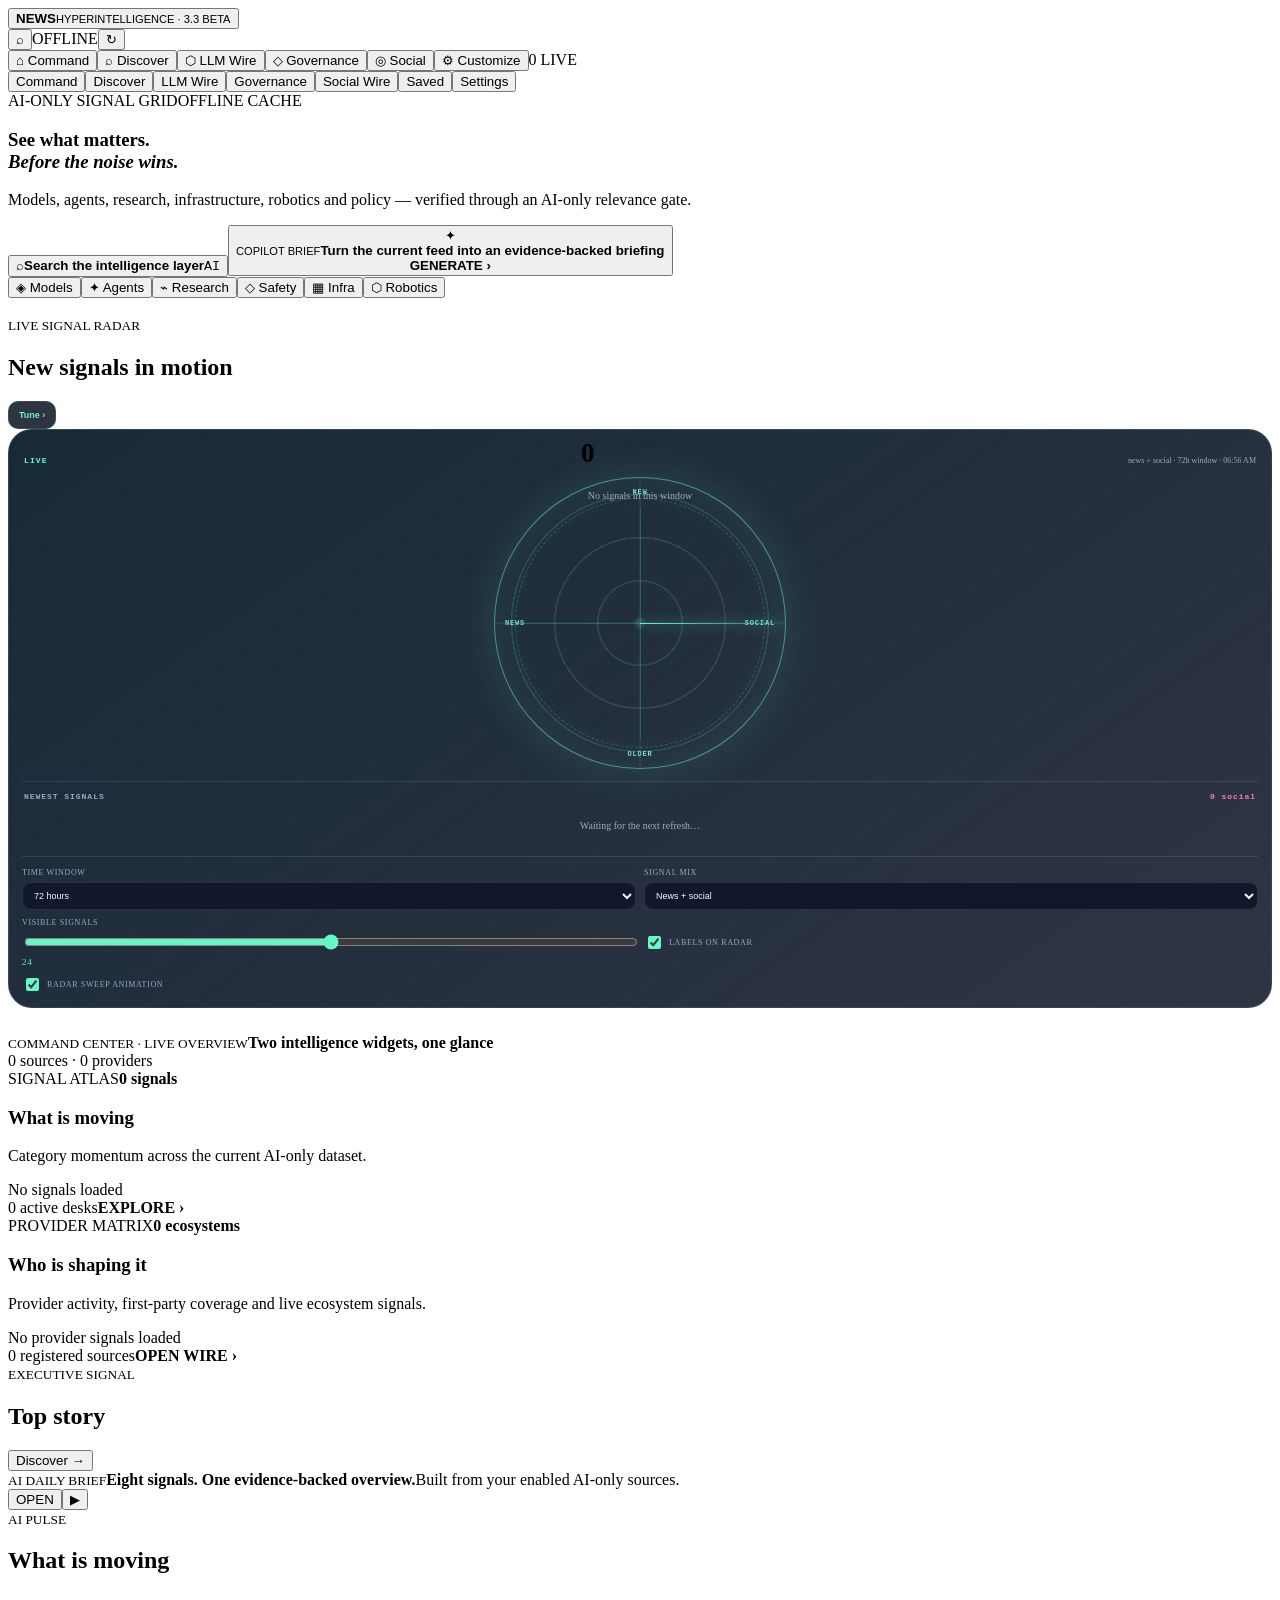
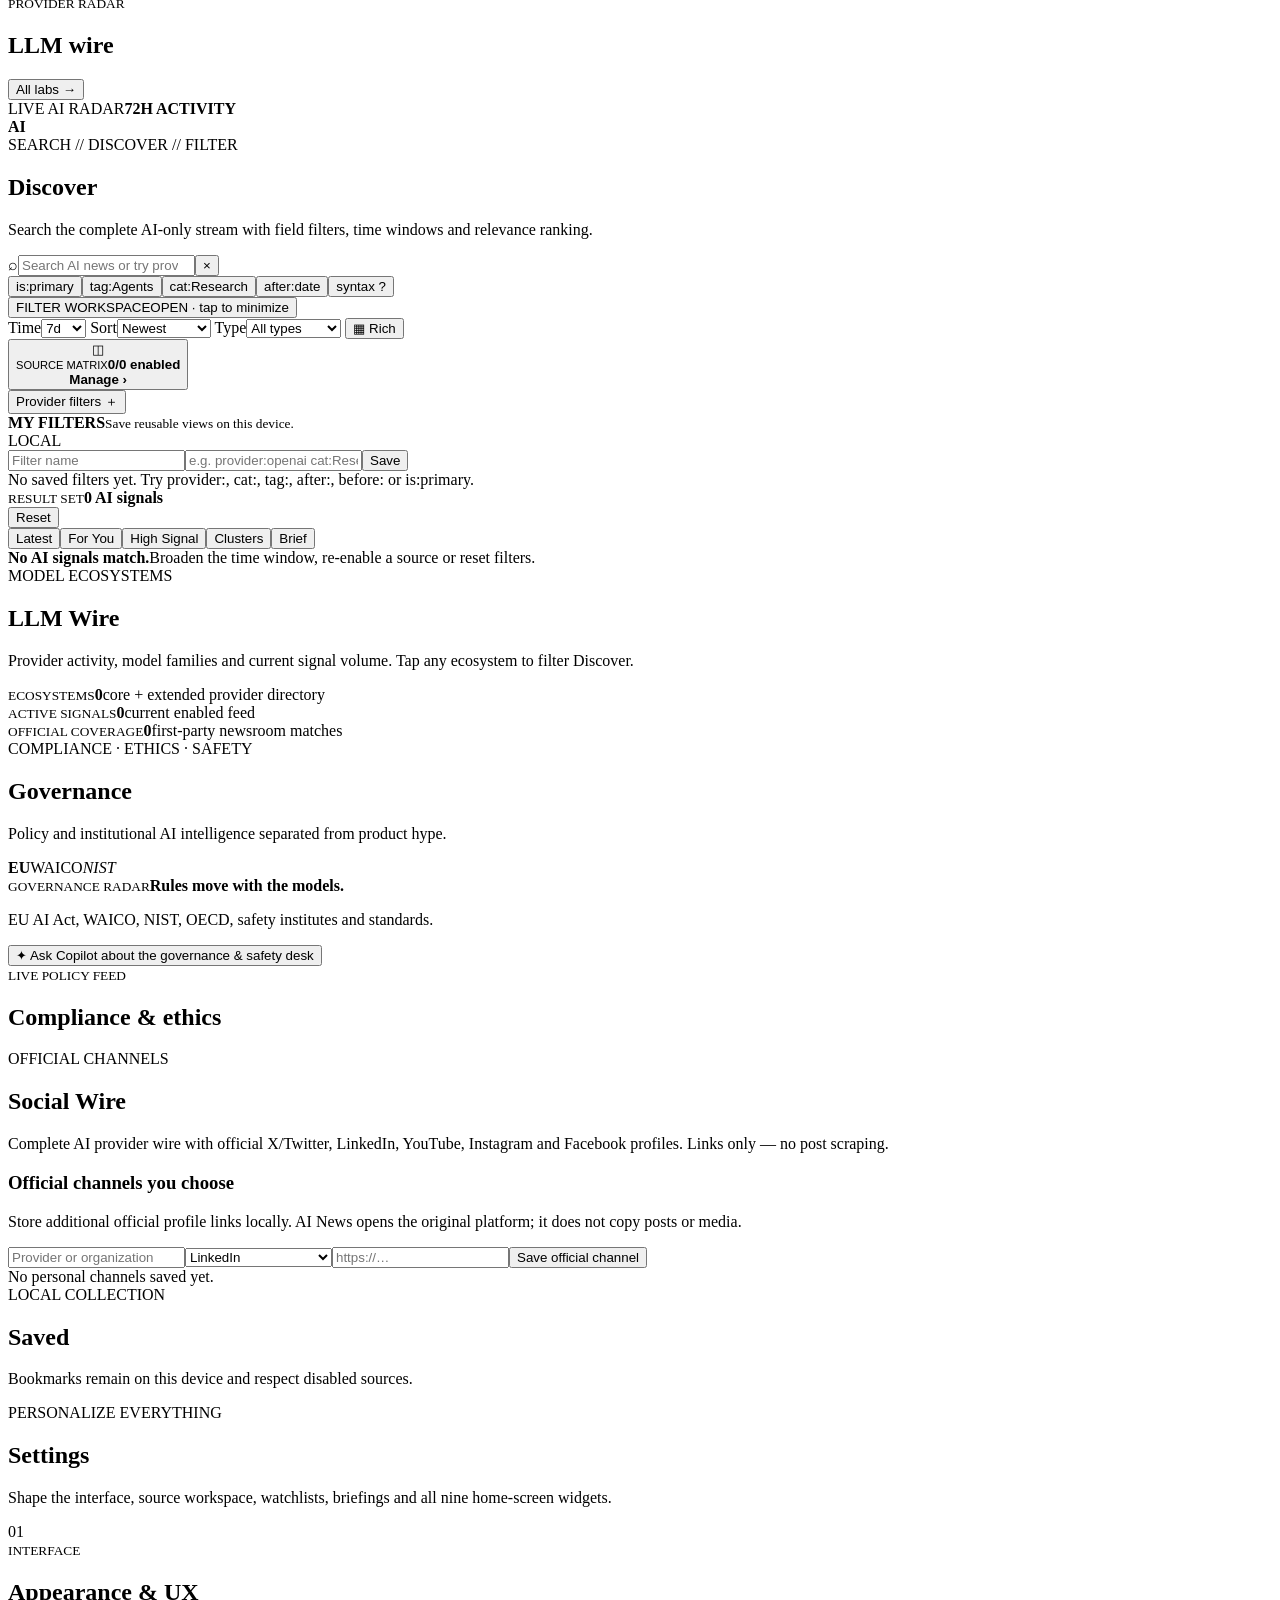
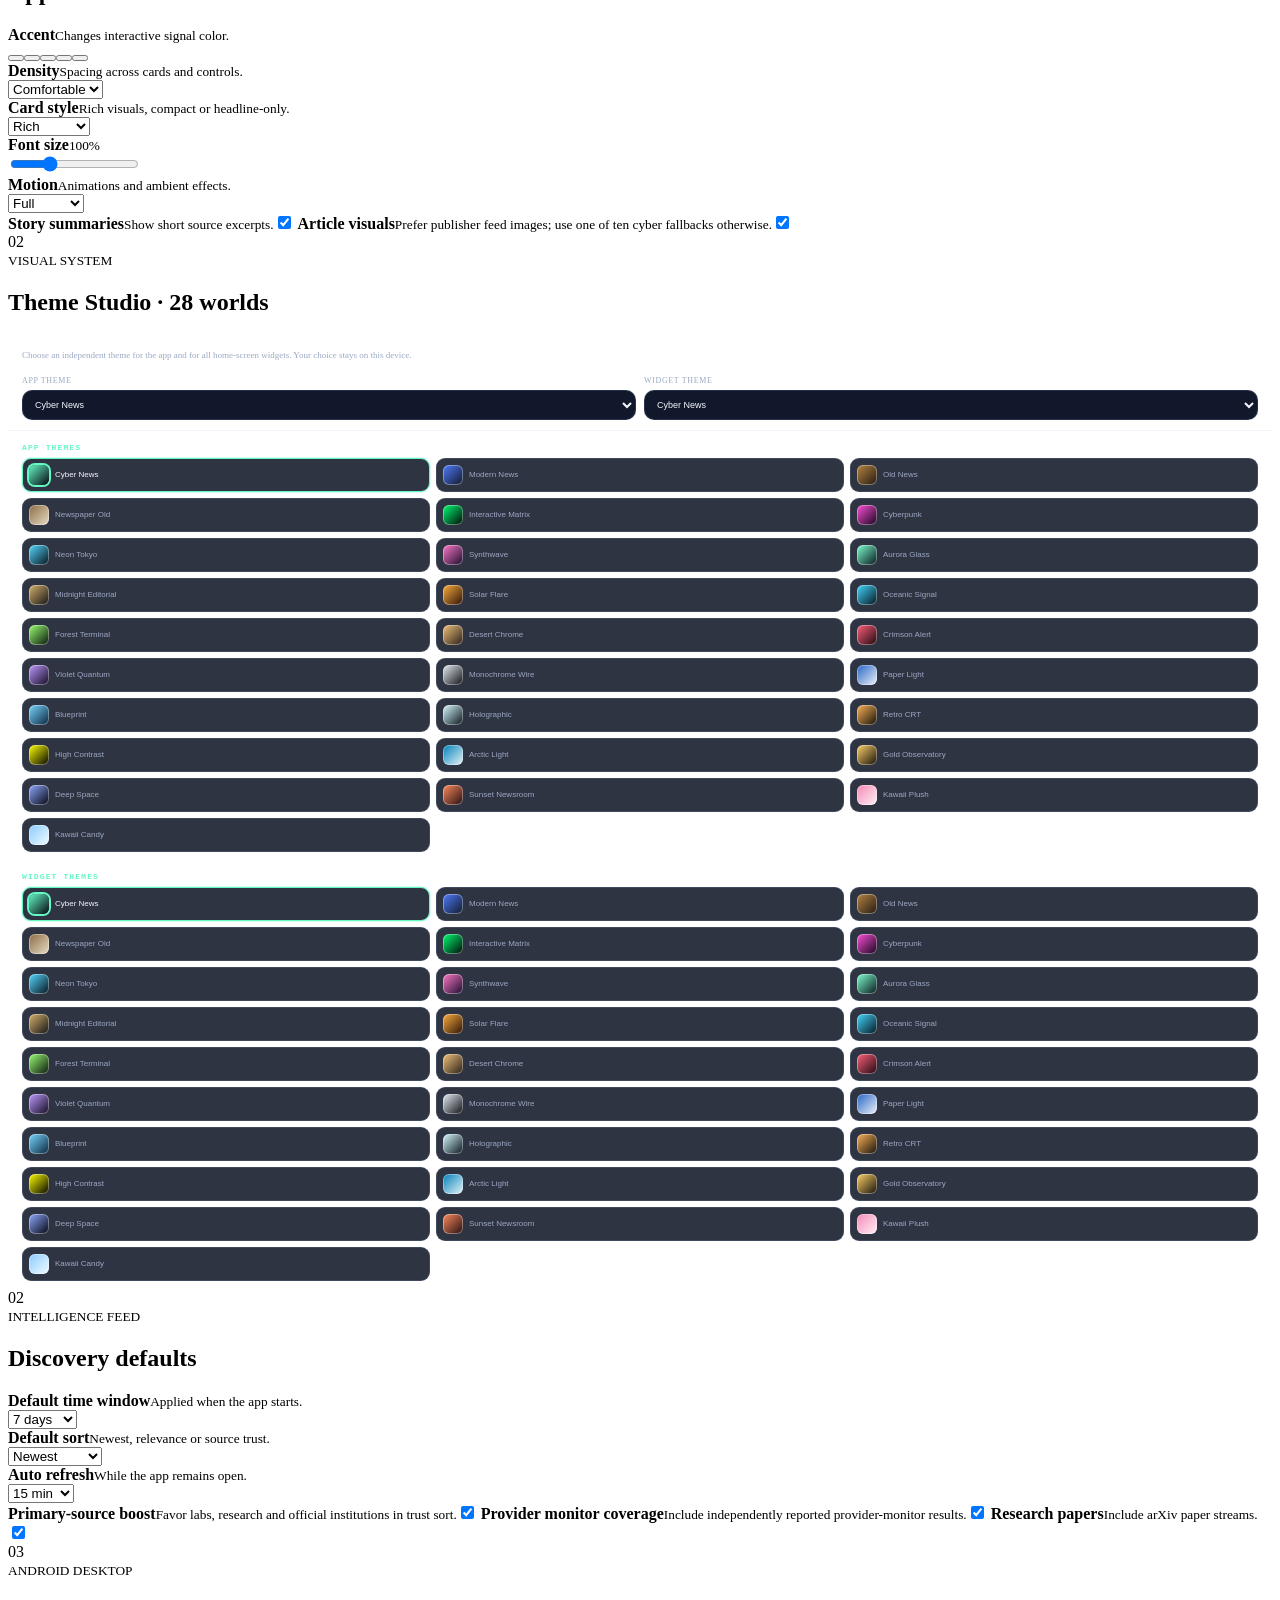
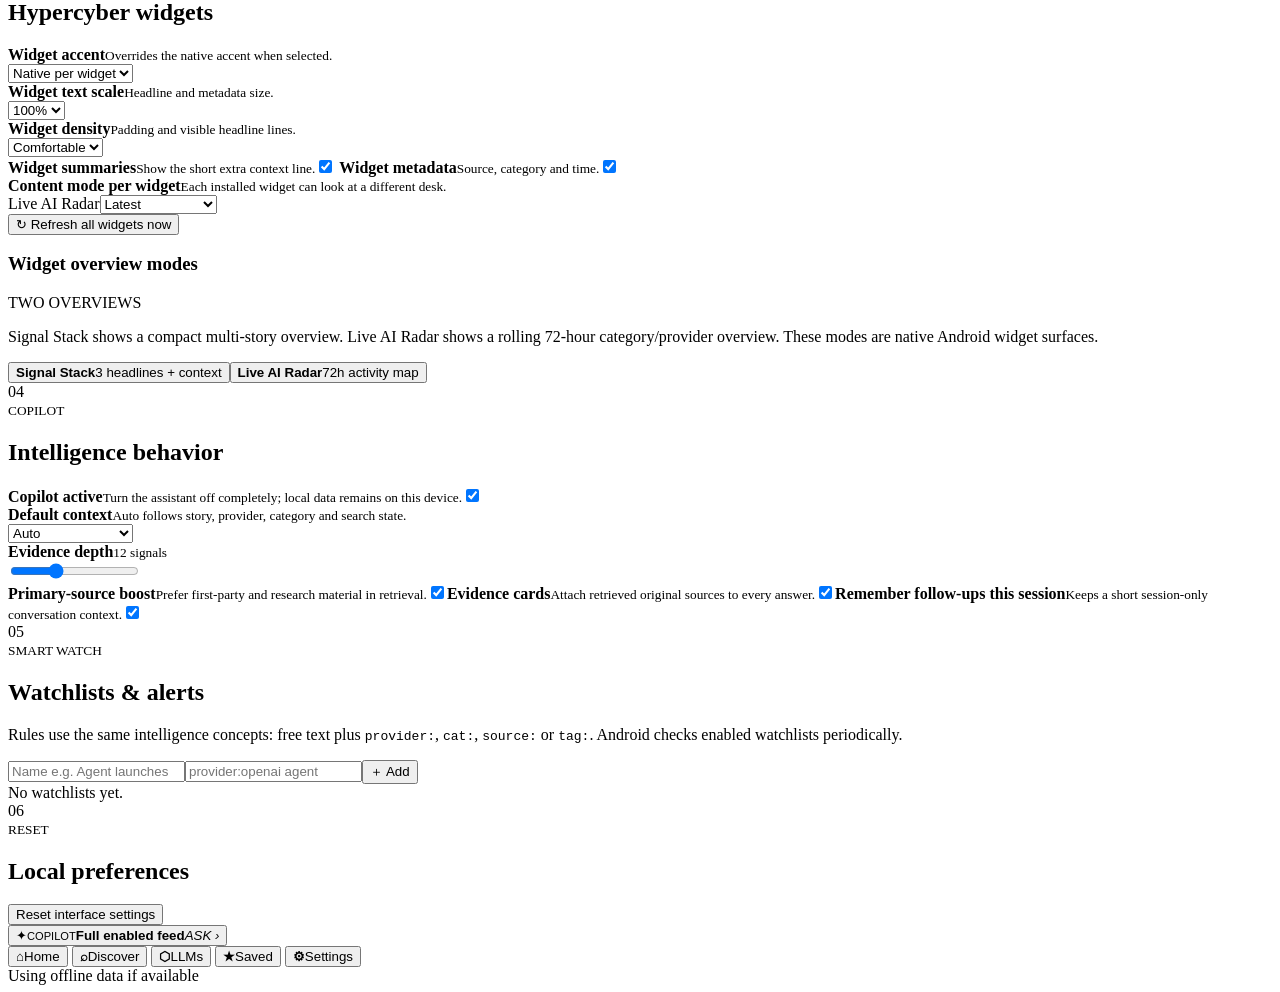
==== android/app/src/main/assets/index.html @ 7f79aac5 "feat: ship social wire, local copilot and theme studio" ====
<!doctype html>
<html lang="en">
<head>
  <meta charset="utf-8">
  <meta name="viewport" content="width=device-width,initial-scale=1,viewport-fit=cover,user-scalable=no">
  <meta name="theme-color" content="#050711">
  <title>AI News 3.5 · UX Command Center</title
  <link rel="stylesheet" href="app.css">
  <link rel="stylesheet" href="theme-radar.css">
  <link rel="stylesheet" href="source.css">
  <link rel="stylesheet" href="media.css">
</head>
<body data-theme="cyber" data-density="comfortable" data-cards="rich" data-motion="full">
  <div class="fx-grid"></div><div class="fx-orb fx-a"></div><div class="fx-orb fx-b"></div>

  <header class="appbar">
    <button class="brand" data-page="0" aria-label="AI News home"><span class="brandmark">AI</span><span><strong>NEWS</strong><small>HYPERINTELLIGENCE</small></span></button>
    <div class="app-actions"><button id="globalSearchBtn" class="round-btn" aria-label="Search">⌕</button><span id="livePill" class="live-pill"><i></i> LIVE</span><button id="refreshBtn" class="round-btn" aria-label="Refresh">↻</button></div>
  </header>

  <nav id="swipeTabs" class="swipe-tabs" aria-label="Sections">
    <button data-page="0" class="active">Home</button><button data-page="1">Discover</button><button data-page="2">LLMs</button><button data-page="3">Governance</button><button data-page="4">Social</button><button data-page="5">Saved</button><button data-page="6">Settings</button>
  </nav>

  <main id="pages" class="pages">
    <section class="page home-page" data-index="0"><div class="page-inner">
      <article class="command-hero">
        <div class="hero-top"><span class="eyebrow"><i></i> AI-ONLY SIGNAL GRID</span><span id="heroSync" class="sync-chip">SYNCING</span></div>
        <h1>See what matters.<br><em>Before the noise wins.</em></h1>
        <p>Models, agents, research, infrastructure, robotics and policy — verified through an AI-only relevance gate.</p>
        <button class="command-search" data-page="1"><span>⌕</span><b>Search the intelligence layer</b><kbd>AI</kbd></button>
        <div class="topic-launcher">
          <button data-quick="Frontier Models">◈ Models</button><button data-quick="Products & Agents">✦ Agents</button><button data-quick="Research">⌁ Research</button><button data-quick="Safety & Security">◇ Safety</button><button data-quick="Infrastructure">▦ Infra</button><button data-quick="Robotics & Embodied AI">⬡ Robotics</button>
        </div>
      </article>
      <div id="metrics" class="metrics"></div>
      <div class="section-title"><div><small>EXECUTIVE SIGNAL</small><h2>Top story</h2></div><button data-page="1">Discover →</button></div>
      <div id="featured"></div>
      <div class="section-title"><div><small>AI PULSE</small><h2>What is moving</h2></div></div>
      <div id="briefing" class="briefing-grid"></div>
      <div class="section-title"><div><small>PROVIDER RADAR</small><h2>LLM wire</h2></div><button data-page="2">All labs →</button></div>
      <div id="homeProviders" class="provider-strip"></div>
    </div></section>

    <section class="page" data-index="1"><div class="page-inner discover-inner">
      <div class="page-heading"><span class="eyebrow">SEARCH // DISCOVER // FILTER</span><h1>Discover</h1><p>Search the complete AI-only stream with field filters, time windows and relevance ranking.</p></div>
      <div class="search-shell">
        <div class="search"><span>⌕</span><input id="searchInput" type="search" autocomplete="off" placeholder='Search AI news or try provider:openai "reasoning model"'><button id="clearSearch" aria-label="Clear search">×</button></div>
        <div id="searchHints" class="search-hints"><button data-query="is:primary">is:primary</button><button data-query="tag:Agents">tag:Agents</button><button data-query="cat:Research">cat:Research</button><button data-query="after:2026-09-01">after:date</button><button id="syntaxBtn">syntax ?</button></div>
      </div>
      <div class="control-ribbon">
        <label>Time<select id="timeFilter"><option value="all">All</option><option value="24h">24h</option><option value="3d">3d</option><option value="7d" selected>7d</option><option value="30d">30d</option></select></label>
        <label>Sort<select id="sortFilter"><option value="newest">Newest</option><option value="relevance">Relevance</option><option value="trust">Primary first</option><option value="source">Source</option></select></label>
        <label>Type<select id="provenanceFilter"><option value="all">All types</option><option value="primary">Primary</option><option value="official">Official</option><option value="research">Research</option><option value="journalism">Journalism</option><option value="governance">Governance</option></select></label>
        <button id="viewBtn" class="ribbon-btn">▦ Rich</button>
      </div>
      <button id="sourceBtn" class="source-manager-btn"><span>◫</span><div><small>SOURCE MATRIX</small><strong id="sourceBtnLabel">All sources enabled</strong></div><b>Manage ›</b></button>
      <div id="activeFilters" class="active-filters"></div>
      <div id="categoryChips" class="chip-row"></div>
      <div class="provider-filter-wrap"><button id="providerToggle" class="filter-caption">Provider filters <span>＋</span></button><div id="providerChips" class="chip-row provider-chips collapsed"></div></div>
      <div class="result-head"><div><small>RESULT SET</small><strong id="resultCount">0 AI signals</strong></div><button id="resetFilters">Reset</button></div>
      <div id="newsList" class="news-list"></div>
    </div></section>

    <section class="page" data-index="2"><div class="page-inner">
      <div class="page-heading"><span class="eyebrow">MODEL ECOSYSTEMS</span><h1>LLM Wire</h1><p>Provider activity, model families and current signal volume. Tap any ecosystem to filter Discover.</p></div>
      <div id="providerGrid" class="provider-grid"></div>
    </div></section>

    <section class="page" data-index="3"><div class="page-inner">
      <div class="page-heading"><span class="eyebrow">COMPLIANCE · ETHICS · SAFETY</span><h1>Governance</h1><p>Policy and institutional AI intelligence separated from product hype.</p></div>
      <div class="gov-hero"><div class="radar"><i></i><b>EU</b><span>WAICO</span><em>NIST</em></div><div><small>GOVERNANCE RADAR</small><strong>Rules move with the models.</strong><p>EU AI Act, WAICO, NIST, OECD, safety institutes and standards.</p></div></div>
      <div id="govLinks" class="gov-links"></div>
      <div class="section-title"><div><small>LIVE POLICY FEED</small><h2>Compliance & ethics</h2></div></div>
      <div id="govNews" class="news-list"></div>
    </div></section>

    <section class="page" data-index="4"><div class="page-inner">
      <div class="page-heading"><span class="eyebrow">OFFICIAL CHANNELS</span><h1>Social Wire</h1><p>Complete AI provider wire with official X/Twitter, LinkedIn, YouTube, Instagram and Facebook profiles. Links only — no post scraping.</p></div>
      <div id="socialList" class="social-list"></div>
    </div></section>

    <section class="page" data-index="5"><div class="page-inner">
      <div class="page-heading"><span class="eyebrow">LOCAL COLLECTION</span><h1>Saved</h1><p>Bookmarks remain on this device and respect disabled sources.</p></div>
      <div id="savedList" class="news-list"></div>
    </div></section>

    <section class="page" data-index="6"><div class="page-inner settings-page">
      <div class="page-heading"><span class="eyebrow">PERSONALIZE EVERYTHING</span><h1>Settings</h1><p>Shape the interface, source workspace, watchlists, briefings and all nine home-screen widgets.</p></div>

      <section class="settings-card"><header><span>01</span><div><small>INTERFACE</small><h2>Appearance & UX</h2></div></header>
        <div class="setting-row"><div><strong>Theme</strong><small>Cyber, pure OLED black or light.</small></div><select id="themePref" data-pref="theme"><option value="cyber">Hypercyber</option><option value="black">OLED Black</option><option value="light">Light</option><option value="system">System</option></select></div>
        <div class="setting-row column"><div><strong>Accent</strong><small>Changes interactive signal color.</small></div><div id="accentPicker" class="accent-picker"><button data-accent="mint" aria-label="Mint"></button><button data-accent="cyan" aria-label="Cyan"></button><button data-accent="violet" aria-label="Violet"></button><button data-accent="magenta" aria-label="Magenta"></button><button data-accent="amber" aria-label="Amber"></button></div></div>
        <div class="setting-row"><div><strong>Density</strong><small>Spacing across cards and controls.</small></div><select id="densityPref" data-pref="density"><option value="compact">Compact</option><option value="comfortable">Comfortable</option><option value="roomy">Roomy</option></select></div>
        <div class="setting-row"><div><strong>Card style</strong><small>Rich visuals, compact or headline-only.</small></div><select id="cardModePref" data-pref="cardMode"><option value="rich">Rich</option><option value="compact">Compact</option><option value="headline">Headlines</option></select></div>
        <div class="setting-row"><div><strong>Font size</strong><small id="fontScaleLabel">100%</small></div><input id="fontScalePref" data-pref="fontScale" type="range" min="90" max="125" step="5" value="100"></div>
        <div class="setting-row"><div><strong>Motion</strong><small>Animations and ambient effects.</small></div><select id="motionPref" data-pref="motion"><option value="full">Full</option><option value="reduced">Reduced</option><option value="off">Off</option></select></div>
        <label class="switch-row"><span><strong>Story summaries</strong><small>Show short source excerpts.</small></span><input id="showSummaryPref" data-pref="showSummary" type="checkbox" checked><i></i></label>
        <label class="switch-row"><span><strong>Article visuals</strong><small>Prefer publisher feed images; use one of ten cyber fallbacks otherwise.</small></span><input id="showVisualPref" data-pref="showVisual" type="checkbox" checked><i></i></label>
      </section>

      <section class="settings-card"><header><span>02</span><div><small>INTELLIGENCE FEED</small><h2>Discovery defaults</h2></div></header>
        <div class="setting-row"><div><strong>Default time window</strong><small>Applied when the app starts.</small></div><select id="defaultTimePref" data-pref="defaultTime"><option value="24h">24h</option><option value="3d">3 days</option><option value="7d">7 days</option><option value="30d">30 days</option><option value="all">All</option></select></div>
        <div class="setting-row"><div><strong>Default sort</strong><small>Newest, relevance or source trust.</small></div><select id="defaultSortPref" data-pref="defaultSort"><option value="newest">Newest</option><option value="relevance">Relevance</option><option value="trust">Primary first</option></select></div>
        <div class="setting-row"><div><strong>Auto refresh</strong><small>While the app remains open.</small></div><select id="autoRefreshPref" data-pref="autoRefresh"><option value="0">Manual</option><option value="5">5 min</option><option value="15">15 min</option><option value="30">30 min</option><option value="60">60 min</option></select></div>
        <label class="switch-row"><span><strong>Primary-source boost</strong><small>Favor labs, research and official institutions in trust sort.</small></span><input id="primaryBoostPref" data-pref="primaryBoost" type="checkbox" checked><i></i></label>
        <label class="switch-row"><span><strong>Provider monitor coverage</strong><small>Include independently reported provider-monitor results.</small></span><input id="includeMonitorsPref" data-pref="includeMonitors" type="checkbox" checked><i></i></label>
        <label class="switch-row"><span><strong>Research papers</strong><small>Include arXiv paper streams.</small></span><input id="includePapersPref" data-pref="includePapers" type="checkbox" checked><i></i></label>
      </section>

      <section class="settings-card"><header><span>03</span><div><small>ANDROID DESKTOP</small><h2>Hypercyber widgets</h2></div></header>
        <div class="setting-row"><div><strong>Widget accent</strong><small>Overrides the native accent when selected.</small></div><select id="widgetAccent"><option value="native">Native per widget</option><option value="mint">Mint</option><option value="cyan">Cyan</option><option value="violet">Violet</option><option value="magenta">Magenta</option><option value="amber">Amber</option></select></div>
        <div class="setting-row"><div><strong>Widget text scale</strong><small>Headline and metadata size.</small></div><select id="widgetTextScale"><option value="0.9">90%</option><option value="1">100%</option><option value="1.1">110%</option><option value="1.2">120%</option></select></div>
        <div class="setting-row"><div><strong>Widget density</strong><small>Padding and visible headline lines.</small></div><select id="widgetDensity"><option value="compact">Compact</option><option value="comfortable">Comfortable</option><option value="roomy">Roomy</option></select></div>
        <label class="switch-row"><span><strong>Widget summaries</strong><small>Show the short extra context line.</small></span><input id="widgetSummary" type="checkbox" checked><i></i></label>
        <label class="switch-row"><span><strong>Widget metadata</strong><small>Source, category and time.</small></span><input id="widgetMeta" type="checkbox" checked><i></i></label>
        <div class="widget-mode-title"><strong>Content mode per widget</strong><small>Each installed widget can look at a different desk.</small></div>
        <div id="widgetModes" class="widget-mode-list"></div>
        <button id="refreshWidgetsBtn" class="settings-action">↻ Refresh all widgets now</button>
      </section>

      <section class="settings-card danger-lite"><header><span>04</span><div><small>RESET</small><h2>Local preferences</h2></div></header><button id="resetSettingsBtn" class="settings-action secondary">Reset interface settings</button></section>
    </div></section>
  </main>

  <button id="copilotFab" class="copilot-fab"><span>✦</span> Copilot</button>

  <nav class="bottom-nav" aria-label="Bottom navigation">
    <button data-page="0" class="active"><b>⌂</b><span>Home</span></button>
    <button data-page="1"><b>⌕</b><span>Discover</span></button>
    <button data-page="2"><b>⬡</b><span>LLMs</span></button>
    <button data-page="5"><b>★</b><span>Saved</span></button>
    <button data-page="6"><b>⚙</b><span>Settings</span></button>
  </nav>

  <div id="sourceSheet" class="source-sheet" aria-hidden="true"><div class="source-backdrop" data-close-sources></div><section class="source-panel"><div class="source-handle"></div><header><div><small>FEED CONTROL</small><h2>◫ Source Matrix</h2></div><button data-close-sources>×</button></header><p>Disable any publisher, lab or institution. The same exclusions apply to Android widgets.</p><div class="source-actions"><button id="enableAllSources">Enable all</button><button id="disableAllSources">Disable all</button><button id="primaryOnlySources">Primary + official</button></div><div class="source-search"><span>⌕</span><input id="sourceSearch" placeholder="Find a source or class…"></div><div id="sourceList" class="source-list"></div></section></div>

  <div id="syntaxSheet" class="source-sheet" aria-hidden="true"><div class="source-backdrop" data-close-syntax></div><section class="source-panel syntax-panel"><div class="source-handle"></div><header><div><small>POWER SEARCH</small><h2>⌕ Query syntax</h2></div><button data-close-syntax>×</button></header><div class="syntax-grid"><code>source:OpenAI</code><span>filter publisher/source</span><code>provider:anthropic</code><span>provider ecosystem</span><code>cat:Research</code><span>desk/category</span><code>tag:Agents</code><span>topic tag</span><code>type:official</code><span>provenance class</span><code>after:2026-09-01</code><span>published after date</span><code>before:2026-09-15</code><span>published before date</span><code>is:primary</code><span>primary/official only</span><code>is:saved</code><span>bookmarked stories</span><code>-funding</code><span>exclude a term</span><code>"reasoning model"</code><span>exact phrase</span></div></section></div>

  <div id="chatSheet" class="chat-sheet" aria-hidden="true"><div class="sheet-backdrop" data-close-chat></div><section class="sheet-panel"><div class="sheet-handle"></div><header><div><small>ARTICLE INTELLIGENCE</small><h2>✦ AI News Copilot</h2></div><button data-close-chat>×</button></header><div id="chatContext" class="chat-context"></div><div id="chatMessages" class="chat-messages"></div><div class="quick-row"><button data-q="Summarize why this matters.">Why it matters</button><button data-q="Find related stories and competing providers.">Related</button><button data-q="What are the compliance, safety or ethics implications?">Risk & policy</button></div><form id="chatForm"><textarea id="chatInput" rows="2" placeholder="Ask about this story or the current filtered AI feed…"></textarea><button type="submit">↑</button></form><details class="model-settings"><summary>Local Research Mode · free and API-free (optional connected model)</summary><p class="cp-local-note">The built-in mode discusses the loaded AI news locally without an API key. A connected model is optional and never required.</p><input id="llmEndpoint" placeholder="https://…/v1/chat/completions"><input id="llmModel" placeholder="model-name"><input id="llmToken" type="password" placeholder="session token"><label><input id="llmEnabled" type="checkbox"> Use connected model</label></details></section></div>

  <div id="toast" class="toast"></div>
  <script src="app.js"></script>
  <script src="media.js"></script>
  <script src="ux-v32.js"></script>
  <script src="intelligence-v3.js"></script>
  <script src="copilot-v2.js"></script>
  <script src="theme-radar.js"></script>
</body>
</html>
---- android/app/src/main/assets/app.css ----
:root{--accent:#65f7c4;--bg:#050711;--panel:rgba(13,17,34,.78);--panel2:rgba(18,24,46,.92);--text:#f5f8ff;--muted:#92a0bd;--line:rgba(164,185,230,.14);--shadow:0 24px 70px rgba(0,0,0,.35);--fontScale:1;font-family:Inter,ui-sans-serif,system-ui,-apple-system,BlinkMacSystemFont,"Segoe UI",sans-serif;color-scheme:dark}*{box-sizing:border-box}html,body{margin:0;width:100%;height:100%;overflow:hidden}body{background:var(--bg);color:var(--text);font-size:calc(15px*var(--fontScale));-webkit-tap-highlight-color:transparent}.fx-grid{position:fixed;inset:0;pointer-events:none;opacity:.18;background-image:linear-gradient(rgba(117,156,255,.08) 1px,transparent 1px),linear-gradient(90deg,rgba(117,156,255,.08) 1px,transparent 1px);background-size:38px 38px;mask-image:linear-gradient(to bottom,#000,transparent 85%)}.fx-orb{position:fixed;width:55vw;height:55vw;border-radius:50%;filter:blur(80px);opacity:.18;pointer-events:none}.fx-a{background:var(--accent);top:-24vw;right:-20vw}.fx-b{background:#7a67ff;bottom:5vh;left:-35vw}.appbar{height:68px;padding:env(safe-area-inset-top) 16px 0;display:flex;align-items:center;justify-content:space-between;position:fixed;z-index:40;top:0;left:0;right:0;background:linear-gradient(to bottom,rgba(5,7,17,.96),rgba(5,7,17,.72));backdrop-filter:blur(20px);border-bottom:1px solid var(--line)}button,input,select,textarea{font:inherit}.brand{display:flex;align-items:center;gap:9px;border:0;background:none;color:inherit;padding:0}.brandmark{width:36px;height:36px;border:1px solid color-mix(in srgb,var(--accent) 50%,transparent);border-radius:12px;display:grid;place-items:center;font-weight:900;color:var(--accent);box-shadow:inset 0 0 20px color-mix(in srgb,var(--accent) 10%,transparent)}.brand span:last-child{display:grid;text-align:left;line-height:1}.brand strong{font-size:16px;letter-spacing:.16em}.brand small{font-size:8px;letter-spacing:.19em;color:var(--muted);margin-top:5px}.app-actions{display:flex;align-items:center;gap:8px}.round-btn{width:36px;height:36px;border-radius:12px;border:1px solid var(--line);background:rgba(255,255,255,.04);color:var(--text)}.round-btn.loading{animation:spin 1s linear infinite}.live-pill{height:32px;padding:0 10px;border-radius:999px;border:1px solid color-mix(in srgb,var(--accent) 25%,transparent);background:color-mix(in srgb,var(--accent) 8%,transparent);display:flex;align-items:center;gap:6px;color:var(--accent);font-size:9px;font-weight:800;letter-spacing:.1em}.live-pill i{width:6px;height:6px;border-radius:50%;background:var(--accent);box-shadow:0 0 12px var(--accent)}.swipe-tabs{position:fixed;z-index:39;top:68px;left:0;right:0;height:46px;display:flex;overflow-x:auto;scrollbar-width:none;padding:0 10px;background:rgba(5,7,17,.76);backdrop-filter:blur(16px);border-bottom:1px solid var(--line)}.swipe-tabs::-webkit-scrollbar{display:none}.swipe-tabs button{flex:0 0 auto;border:0;background:none;color:var(--muted);padding:0 14px;font-size:12px;font-weight:700;position:relative}.swipe-tabs button.active{color:var(--text)}.swipe-tabs button.active:after{content:"";position:absolute;left:14px;right:14px;bottom:0;height:2px;background:var(--accent);box-shadow:0 0 12px var(--accent)}.pages{position:fixed;top:114px;bottom:68px;left:0;right:0;display:flex;overflow-x:auto;overflow-y:hidden;scroll-snap-type:x mandatory;scroll-behavior:smooth;scrollbar-width:none}.pages::-webkit-scrollbar{display:none}.page{min-width:100%;height:100%;overflow-y:auto;overscroll-behavior-y:contain;scroll-snap-align:start}.page-inner{padding:18px 16px 42px;max-width:760px;margin:auto}.eyebrow{font-size:9px;letter-spacing:.18em;text-transform:uppercase;color:var(--accent);font-weight:800}.eyebrow i{display:inline-block;width:6px;height:6px;background:var(--accent);border-radius:50%;margin-right:6px;box-shadow:0 0 12px var(--accent)}.command-hero{border:1px solid var(--line);border-radius:26px;padding:22px;background:linear-gradient(145deg,color-mix(in srgb,var(--accent) 8%,var(--panel2)),rgba(11,14,29,.92));box-shadow:var(--shadow);position:relative;overflow:hidden}.command-hero:before{content:"";position:absolute;inset:-30% 35% 45% -20%;border:1px solid color-mix(in srgb,var(--accent) 25%,transparent);border-radius:50%;transform:rotate(-15deg)}.hero-top{display:flex;justify-content:space-between;align-items:center;position:relative}.sync-chip{font-size:8px;letter-spacing:.12em;color:var(--muted);padding:6px 8px;border:1px solid var(--line);border-radius:999px}.command-hero h1{font-size:clamp(34px,10vw,58px);line-height:.98;letter-spacing:-.05em;margin:18px 0 14px;position:relative}.command-hero h1 em{font-style:normal;color:var(--accent)}.command-hero p{color:var(--muted);line-height:1.55;margin:0 0 18px;max-width:560px;position:relative}.command-search{width:100%;height:52px;border-radius:16px;border:1px solid color-mix(in srgb,var(--accent) 20%,var(--line));background:rgba(255,255,255,.055);color:var(--text);display:flex;align-items:center;gap:10px;padding:0 14px;text-align:left;position:relative}.command-search span{font-size:22px;color:var(--accent)}.command-search b{flex:1;font-size:13px}.command-search kbd{border:1px solid var(--line);border-radius:7px;padding:4px 7px;color:var(--muted);font-size:9px}.topic-launcher{display:flex;gap:7px;overflow-x:auto;margin-top:12px;padding-bottom:2px;position:relative}.topic-launcher button{flex:0 0 auto;border:1px solid var(--line);background:rgba(255,255,255,.035);color:var(--muted);border-radius:999px;padding:8px 10px;font-size:10px}.metrics{display:grid;grid-template-columns:repeat(4,1fr);gap:8px;margin:12px 0 24px}.metric{min-width:0;border:1px solid var(--line);background:var(--panel);border-radius:16px;padding:12px 10px}.metric small{font-size:7px;letter-spacing:.12em;color:var(--muted);display:block}.metric strong{display:block;font-size:21px;margin-top:3px}.metric span{font-size:8px;color:var(--muted)}.section-title{display:flex;justify-content:space-between;align-items:end;margin:24px 2px 11px}.section-title small{color:var(--accent);font-size:8px;letter-spacing:.15em}.section-title h2{margin:2px 0 0;font-size:22px}.section-title button{border:0;background:none;color:var(--muted);font-size:11px}.feature-card,.news-card{border:1px solid var(--line);background:var(--panel);border-radius:22px;overflow:hidden;box-shadow:0 16px 45px rgba(0,0,0,.18)}.feature-visual,.card-visual{height:118px;position:relative;display:flex;align-items:center;justify-content:center;background:radial-gradient(circle at 30% 30%,hsla(var(--h),90%,60%,.26),transparent 40%),linear-gradient(135deg,rgba(85,217,255,.09),rgba(169,147,255,.08));overflow:hidden}.feature-visual:after,.card-visual:after{content:"";position:absolute;inset:0;background:linear-gradient(90deg,transparent 49%,rgba(255,255,255,.05) 50%,transparent 51%),linear-gradient(transparent 49%,rgba(255,255,255,.04) 50%,transparent 51%);background-size:30px 30px}.feature-visual>span,.card-visual>span{position:absolute;left:12px;top:10px;font-size:8px;letter-spacing:.13em;color:var(--muted)}.feature-visual strong,.card-visual strong{font-size:48px;letter-spacing:-.08em;color:hsl(var(--h) 85% 72%);text-shadow:0 0 28px hsla(var(--h),90%,60%,.3)}.feature-visual i,.card-visual i{position:absolute;right:10px;bottom:9px;font-style:normal;font-size:7px;letter-spacing:.14em;color:var(--accent)}.feature-body,.news-body{padding:16px}.meta{display:flex;flex-wrap:wrap;gap:6px;align-items:center;color:var(--muted);font-size:9px;text-transform:uppercase;letter-spacing:.04em}.confidence,.monitor{color:var(--accent);border:1px solid color-mix(in srgb,var(--accent) 25%,transparent);padding:2px 5px;border-radius:6px}.feature-body h3,.news-body h3{font-size:19px;line-height:1.2;letter-spacing:-.02em;margin:10px 0}.feature-body p,.news-body p{color:var(--muted);line-height:1.5;font-size:12px;margin:0 0 13px}.actions{display:flex;gap:7px}.actions button{border:1px solid var(--line);background:rgba(255,255,255,.04);color:var(--text);border-radius:10px;padding:8px 10px;font-size:10px}.actions button.primary{background:color-mix(in srgb,var(--accent) 12%,transparent);border-color:color-mix(in srgb,var(--accent) 28%,transparent);color:var(--accent)}.briefing-grid{display:grid;grid-template-columns:1fr 1fr;gap:8px}.brief-card{border:1px solid var(--line);border-radius:16px;background:var(--panel);padding:12px;text-align:left;color:var(--text);min-height:112px}.brief-card small{color:var(--accent);font-size:8px;letter-spacing:.12em}.brief-card strong{display:-webkit-box;-webkit-line-clamp:3;-webkit-box-orient:vertical;overflow:hidden;font-size:12px;line-height:1.35;margin:7px 0}.brief-card span{font-size:8px;color:var(--muted)}.provider-strip{display:flex;gap:9px;overflow-x:auto;padding-bottom:5px}.mini-provider{flex:0 0 126px;border:1px solid var(--line);border-radius:17px;background:var(--panel);color:var(--text);padding:11px;text-align:left}.mini-provider>span{width:30px;height:30px;display:grid;place-items:center;border-radius:10px;background:hsla(var(--h),80%,60%,.12);color:hsl(var(--h) 85% 72%);font-weight:900}.mini-provider strong{display:block;font-size:11px;margin:8px 0 3px}.mini-provider small{color:var(--muted);font-size:8px}.page-heading{margin:5px 2px 18px}.page-heading h1{font-size:34px;margin:5px 0 6px;letter-spacing:-.045em}.page-heading p{color:var(--muted);font-size:12px;line-height:1.5;margin:0}.search-shell{position:sticky;top:0;z-index:12;padding:6px 0 9px;background:linear-gradient(var(--bg) 78%,transparent)}.search{height:54px;border:1px solid color-mix(in srgb,var(--accent) 22%,var(--line));border-radius:17px;background:var(--panel2);display:flex;align-items:center;gap:10px;padding:0 12px;box-shadow:0 14px 35px rgba(0,0,0,.18)}.search>span{color:var(--accent);font-size:23px}.search input{flex:1;min-width:0;border:0;outline:0;background:none;color:var(--text);font-size:13px}.search input::placeholder{color:#6f7c98}.search button{border:0;background:none;color:var(--muted);font-size:20px}.search-hints{display:flex;gap:5px;overflow-x:auto;margin-top:7px}.search-hints button{flex:0 0 auto;border:1px solid var(--line);background:rgba(255,255,255,.025);color:var(--muted);border-radius:8px;padding:5px 7px;font-size:8px;font-family:ui-monospace,SFMono-Regular,Consolas,monospace}.control-ribbon{display:grid;grid-template-columns:1fr 1fr 1fr auto;gap:6px;margin:4px 0 8px}.control-ribbon label{border:1px solid var(--line);border-radius:12px;background:var(--panel);padding:7px 8px;font-size:7px;color:var(--muted);text-transform:uppercase;letter-spacing:.1em}.control-ribbon select{display:block;width:100%;border:0;background:none;color:var(--text);font-size:10px;font-weight:700;outline:0;padding:1px 0}.control-ribbon option,.setting-row option,.widget-mode-list option{background:#11172b;color:#fff}.ribbon-btn{border:1px solid var(--line);background:var(--panel);color:var(--text);border-radius:12px;padding:0 9px;font-size:9px}.source-manager-btn{width:100%;border:1px solid var(--line);border-radius:15px;background:linear-gradient(90deg,color-mix(in srgb,var(--accent) 8%,var(--panel)),var(--panel));color:var(--text);display:flex;align-items:center;gap:10px;padding:11px 12px;text-align:left}.source-manager-btn>span{color:var(--accent);font-size:20px}.source-manager-btn div{flex:1}.source-manager-btn small{display:block;font-size:7px;color:var(--muted);letter-spacing:.12em}.source-manager-btn strong{font-size:11px}.source-manager-btn b{font-size:9px;color:var(--muted)}.active-filters{display:flex;gap:5px;overflow-x:auto;margin:8px 0}.active-filters:empty{display:none}.active-filters button{flex:0 0 auto;border:1px solid color-mix(in srgb,var(--accent) 24%,var(--line));background:color-mix(in srgb,var(--accent) 7%,transparent);color:var(--text);border-radius:999px;padding:6px 8px;font-size:8px}.active-filters small{color:var(--accent);margin-right:4px}.chip-row{display:flex;gap:6px;overflow-x:auto;padding:6px 0;max-height:100px;transition:max-height .25s ease}.chip-row.collapsed{max-height:0;padding:0;overflow:hidden}.chip-row button{flex:0 0 auto;border:1px solid var(--line);background:rgba(255,255,255,.025);color:var(--muted);border-radius:999px;padding:7px 10px;font-size:9px}.chip-row button.active{color:var(--accent);border-color:color-mix(in srgb,var(--accent) 40%,transparent);background:color-mix(in srgb,var(--accent) 8%,transparent)}.filter-caption{border:0;background:none;color:var(--muted);padding:8px 2px 2px;font-size:9px}.filter-caption span{color:var(--accent)}.result-head{display:flex;justify-content:space-between;align-items:end;margin:12px 2px 9px}.result-head small{display:block;color:var(--muted);font-size:7px;letter-spacing:.12em}.result-head strong{font-size:13px}.result-head button{border:0;background:none;color:var(--accent);font-size:9px}.news-list{display:grid;gap:10px}.news-card{display:grid;grid-template-columns:104px 1fr}.news-card .card-visual{height:auto;min-height:168px}.news-card .card-visual strong{font-size:31px}.news-body{padding:13px}.news-body h3{font-size:15px;margin:8px 0}.news-body p{font-size:10px;-webkit-line-clamp:3;display:-webkit-box;-webkit-box-orient:vertical;overflow:hidden}.tagline{display:flex;gap:4px;overflow:hidden;margin:8px 0}.tagline span{font-size:7px;padding:3px 5px;border-radius:6px;background:rgba(255,255,255,.045);color:var(--muted);white-space:nowrap}.provider-grid{display:grid;grid-template-columns:1fr 1fr;gap:9px}.provider-card{min-height:210px;border:1px solid var(--line);border-radius:20px;background:radial-gradient(circle at 15% 10%,hsla(var(--h),80%,60%,.15),transparent 40%),var(--panel);color:var(--text);padding:14px;text-align:left;display:flex;flex-direction:column}.provider-card .logo{width:42px;height:42px;border-radius:13px;background:hsla(var(--h),80%,60%,.11);color:hsl(var(--h) 85% 72%);display:grid;place-items:center;font-weight:900}.provider-card-top{display:flex;justify-content:space-between;margin-top:9px}.provider-card-top small{color:var(--muted);font-size:8px}.provider-card-top b{font-size:10px;color:var(--accent)}.provider-card h3{margin:4px 0;font-size:17px}.provider-card p{font-size:9px;color:var(--muted);line-height:1.4}.provider-card .latest{font-size:9px;line-height:1.35;color:#cdd5e8;display:-webkit-box;-webkit-line-clamp:3;-webkit-box-orient:vertical;overflow:hidden;margin:auto 0 8px}.provider-card .count{font-size:8px;color:var(--accent)}.gov-hero{border:1px solid var(--line);border-radius:22px;background:var(--panel);padding:15px;display:grid;grid-template-columns:120px 1fr;gap:14px;align-items:center}.radar{width:112px;height:112px;border-radius:50%;border:1px solid color-mix(in srgb,var(--accent) 30%,transparent);position:relative;background:repeating-radial-gradient(circle,transparent 0 18px,color-mix(in srgb,var(--accent) 12%,transparent) 19px 20px)}.radar i{position:absolute;inset:50% 50% 0 50%;border-top:1px solid var(--accent);transform-origin:0 0;animation:sweep 4s linear infinite}.radar b,.radar span,.radar em{position:absolute;font-style:normal;font-size:7px;color:var(--accent)}.radar b{top:18px;right:16px}.radar span{bottom:25px;left:10px}.radar em{bottom:12px;right:20px}.gov-hero small{color:var(--accent);font-size:7px;letter-spacing:.12em}.gov-hero strong{display:block;font-size:16px;margin:5px 0}.gov-hero p{font-size:9px;color:var(--muted);line-height:1.4}.gov-links{display:grid;grid-template-columns:1fr 1fr;gap:8px;margin:10px 0}.gov-card{border:1px solid var(--line);border-radius:14px;background:var(--panel);color:var(--text);padding:11px;text-align:left}.gov-card small{color:var(--accent);font-size:7px}.gov-card strong{display:block;font-size:11px;margin:3px 0}.gov-card span{font-size:8px;color:var(--muted)}.social-list{display:grid;grid-template-columns:1fr 1fr;gap:8px}.social-card{border:1px solid var(--line);border-radius:15px;background:var(--panel);color:var(--text);padding:11px;display:flex;gap:9px;text-align:left}.social-icon{width:34px;height:34px;border-radius:11px;border:1px solid var(--line);display:grid;place-items:center;color:var(--accent);font-weight:900}.social-card small{display:block;color:var(--muted);font-size:7px}.social-card strong{display:block;font-size:11px;margin:2px 0}.social-card div span{font-size:8px;color:var(--accent)}.settings-page{padding-bottom:70px}.settings-card{border:1px solid var(--line);border-radius:22px;background:var(--panel);overflow:hidden;margin-bottom:12px}.settings-card>header{display:flex;gap:11px;align-items:center;padding:15px;border-bottom:1px solid var(--line)}.settings-card>header>span{width:34px;height:34px;border-radius:11px;display:grid;place-items:center;background:color-mix(in srgb,var(--accent) 10%,transparent);color:var(--accent);font-size:10px;font-weight:900}.settings-card header small{color:var(--accent);font-size:7px;letter-spacing:.13em}.settings-card h2{font-size:16px;margin:2px 0}.setting-row,.switch-row{min-height:58px;padding:11px 14px;border-bottom:1px solid var(--line);display:flex;align-items:center;justify-content:space-between;gap:12px}.setting-row.column{align-items:flex-start;flex-direction:column}.setting-row strong,.switch-row strong{display:block;font-size:11px}.setting-row small,.switch-row small{display:block;color:var(--muted);font-size:8px;margin-top:3px;line-height:1.3}.setting-row select,.widget-mode-list select{max-width:145px;border:1px solid var(--line);border-radius:10px;background:rgba(255,255,255,.04);color:var(--text);padding:7px;font-size:9px}.setting-row input[type=range]{width:135px;accent-color:var(--accent)}.switch-row{position:relative}.switch-row input{position:absolute;opacity:0}.switch-row i{width:38px;height:22px;border-radius:999px;background:#2b3144;border:1px solid var(--line);position:relative;transition:.2s}.switch-row i:after{content:"";position:absolute;width:16px;height:16px;border-radius:50%;background:#fff;top:2px;left:2px;transition:.2s}.switch-row input:checked+i{background:color-mix(in srgb,var(--accent) 42%,#1b2530);border-color:var(--accent)}.switch-row input:checked+i:after{transform:translateX(16px)}.accent-picker{display:flex;gap:9px}.accent-picker button{width:30px;height:30px;border-radius:50%;border:2px solid transparent}.accent-picker button.active{outline:2px solid var(--text);outline-offset:2px}.accent-picker button[data-accent=mint]{background:#65f7c4}.accent-picker button[data-accent=cyan]{background:#55d9ff}.accent-picker button[data-accent=violet]{background:#a993ff}.accent-picker button[data-accent=magenta]{background:#ff78c8}.accent-picker button[data-accent=amber]{background:#ffbf5b}.widget-mode-title{padding:13px 14px 6px}.widget-mode-title strong{display:block;font-size:11px}.widget-mode-title small{color:var(--muted);font-size:8px}.widget-mode-list{padding:0 14px 10px}.widget-mode-list label{display:flex;align-items:center;justify-content:space-between;gap:10px;padding:7px 0;border-bottom:1px dashed var(--line);font-size:9px}.settings-action{width:calc(100% - 28px);margin:8px 14px 14px;border:1px solid color-mix(in srgb,var(--accent) 35%,var(--line));background:color-mix(in srgb,var(--accent) 10%,transparent);color:var(--accent);border-radius:12px;padding:11px;font-size:10px;font-weight:800}.settings-action.secondary{color:var(--muted);border-color:var(--line);background:rgba(255,255,255,.025)}.bottom-nav{position:fixed;z-index:42;bottom:0;left:0;right:0;height:68px;padding-bottom:env(safe-area-inset-bottom);display:grid;grid-template-columns:repeat(5,1fr);background:rgba(6,8,18,.94);backdrop-filter:blur(22px);border-top:1px solid var(--line)}.bottom-nav button{border:0;background:none;color:var(--muted);display:grid;place-content:center;gap:2px}.bottom-nav b{font-size:17px}.bottom-nav span{font-size:8px}.bottom-nav button.active{color:var(--accent)}.copilot-fab{position:fixed;z-index:38;right:14px;bottom:79px;border:1px solid color-mix(in srgb,var(--accent) 40%,transparent);border-radius:999px;background:linear-gradient(120deg,color-mix(in srgb,var(--accent) 18%,#11162a),#11162a);color:var(--text);box-shadow:0 12px 35px rgba(0,0,0,.35);padding:10px 13px;font-size:10px;font-weight:800}.copilot-fab span{color:var(--accent)}.empty{border:1px dashed var(--line);border-radius:16px;padding:24px;text-align:center;color:var(--muted);display:grid;gap:5px}.empty strong{color:var(--text)}.toast{position:fixed;z-index:100;left:50%;bottom:84px;transform:translate(-50%,20px);opacity:0;background:#f6f8ff;color:#09101f;border-radius:999px;padding:9px 13px;font-size:10px;font-weight:800;transition:.2s;pointer-events:none;white-space:nowrap}.toast.show{opacity:1;transform:translate(-50%,0)}body[data-cards=compact] .news-card{grid-template-columns:70px 1fr}body[data-cards=compact] .card-visual{min-height:120px}body[data-cards=compact] .news-body p,body[data-cards=compact] .tagline{display:none}body[data-cards=headline] .news-card{display:block}body[data-cards=headline] .card-visual,body[data-cards=headline] .news-body p,body[data-cards=headline] .tagline{display:none}body[data-cards=headline] .news-body{padding:12px}body.hide-summaries .feature-body p,body.hide-summaries .news-body p{display:none}body.hide-visuals .feature-visual,body.hide-visuals .card-visual{display:none}body.hide-visuals .news-card{display:block}body[data-density=compact] .page-inner{padding-left:11px;padding-right:11px}body[data-density=compact] .news-list{gap:6px}body[data-density=compact] .feature-body,body[data-density=compact] .news-body{padding:10px}body[data-density=roomy] .page-inner{padding-left:20px;padding-right:20px}body[data-density=roomy] .news-list{gap:14px}body[data-density=roomy] .feature-body,body[data-density=roomy] .news-body{padding:19px}body[data-theme=black]{--bg:#000;--panel:rgba(8,8,10,.94);--panel2:#08090c;--line:rgba(255,255,255,.11)}body[data-theme=light]{--bg:#f3f6fb;--panel:rgba(255,255,255,.9);--panel2:#fff;--text:#101527;--muted:#65708a;--line:rgba(31,45,76,.12);--shadow:0 20px 60px rgba(39,56,90,.1);color-scheme:light}body[data-theme=light] .appbar,body[data-theme=light] .swipe-tabs{background:rgba(246,248,252,.9)}body[data-theme=light] .bottom-nav{background:rgba(255,255,255,.94)}body[data-theme=light] .fx-grid{opacity:.08}body[data-motion=reduced] *,body[data-motion=off] *{animation-duration:.001ms!important;transition-duration:.001ms!important}body[data-motion=off] .fx-orb,body[data-motion=off] .fx-grid{display:none}@keyframes spin{to{transform:rotate(360deg)}}@keyframes sweep{to{transform:rotate(360deg)}}@media(max-width:390px){.metrics{grid-template-columns:1fr 1fr}.control-ribbon{grid-template-columns:1fr 1fr}.ribbon-btn{min-height:42px}.provider-grid{grid-template-columns:1fr}.gov-hero{grid-template-columns:96px 1fr}.radar{width:90px;height:90px}.social-list{grid-template-columns:1fr}.news-card{grid-template-columns:88px 1fr}.command-hero{padding:18px}.command-hero h1{font-size:34px}}
---- android/app/src/main/assets/theme-radar.css ----
.v34-radar-module{margin:18px 0 26px}.v34-radar-module>.section-title{margin-top:0}.v34-radar-module>.section-title button{border:1px solid var(--line);border-radius:10px;background:var(--panel);color:var(--accent);padding:8px 10px;font-size:9px;font-weight:800}.v34-radar-card{border:1px solid var(--line);border-radius:24px;background:linear-gradient(145deg,color-mix(in srgb,var(--accent) 8%,var(--panel2)),var(--panel));padding:13px;box-shadow:var(--shadow);overflow:hidden}.v34-radar-summary{display:grid;grid-template-columns:auto 1fr auto;align-items:end;gap:8px;margin:0 2px 12px}.v34-radar-summary span{font:800 8px ui-monospace,SFMono-Regular,Consolas,monospace;letter-spacing:.14em;color:var(--accent)}.v34-radar-summary strong{font-size:27px;line-height:.8;text-align:center}.v34-radar-summary small{font-size:8px;color:var(--muted);text-align:right}.v34-radar-stage{width:min(100%,290px);aspect-ratio:1;margin:0 auto;position:relative;border-radius:50%;border:1px solid color-mix(in srgb,var(--accent) 45%,var(--line));background:radial-gradient(circle at center,color-mix(in srgb,var(--accent) 14%,transparent) 0 2%,transparent 3%),repeating-radial-gradient(circle at center,transparent 0 20%,color-mix(in srgb,var(--accent) 15%,transparent) 20.5% 21%),linear-gradient(90deg,transparent 49.7%,color-mix(in srgb,var(--accent) 20%,transparent) 50%,transparent 50.3%),linear-gradient(transparent 49.7%,color-mix(in srgb,var(--accent) 20%,transparent) 50%,transparent 50.3%);box-shadow:0 0 44px color-mix(in srgb,var(--accent) 13%,transparent),inset 0 0 45px color-mix(in srgb,var(--accent) 9%,transparent);overflow:hidden}.v34-radar-stage:before{content:"";position:absolute;inset:7%;border:1px dashed color-mix(in srgb,var(--accent) 24%,transparent);border-radius:50%;pointer-events:none}.v34-radar-cross{position:absolute;inset:50% 8%;height:1px;background:color-mix(in srgb,var(--accent) 18%,transparent)}.v34-radar-cross:after{content:"";position:absolute;left:50%;top:-116px;width:1px;height:232px;background:color-mix(in srgb,var(--accent) 18%,transparent)}.v34-radar-sweep{position:absolute;z-index:2;left:50%;top:50%;width:50%;height:1px;transform-origin:0 0;background:linear-gradient(90deg,var(--accent),transparent);box-shadow:0 0 12px var(--accent);animation:v34Sweep 4.2s linear infinite}.v34-radar-stage.paused .v34-radar-sweep{animation-play-state:paused;opacity:.35}@keyframes v34Sweep{to{transform:rotate(360deg)}}.v34-radar-point{position:absolute;z-index:3;width:18px;height:18px;margin:-9px;border:1px solid var(--accent);border-radius:50%;background:color-mix(in srgb,var(--accent) 25%,var(--panel2));box-shadow:0 0 11px color-mix(in srgb,var(--accent) 55%,transparent);padding:0;cursor:pointer}.v34-radar-point i{display:block;width:5px;height:5px;margin:5px auto;border-radius:50%;background:var(--accent)}.v34-radar-point.social{border-color:#ff78c8;box-shadow:0 0 13px rgba(255,120,200,.7)}.v34-radar-point.social i{background:#ff78c8}.v34-radar-point.fresh{animation:v34Ping 1.8s ease-in-out infinite}.v34-radar-point span{position:absolute;left:14px;top:-4px;white-space:nowrap;color:var(--text);font:800 7px ui-monospace,SFMono-Regular,Consolas,monospace;text-shadow:0 1px 7px #000}.v34-radar-point.social span{color:#ffb9e5}@keyframes v34Ping{50%{transform:scale(1.42);opacity:.64}}.v34-radar-axis{position:absolute;z-index:1;color:color-mix(in srgb,var(--accent) 70%,var(--muted));font:800 7px ui-monospace,SFMono-Regular,Consolas,monospace;letter-spacing:.12em}.axis-n{top:10px;left:50%;transform:translateX(-50%)}.axis-e{right:10px;top:50%;transform:translateY(-50%)}.axis-s{bottom:10px;left:50%;transform:translateX(-50%)}.axis-w{left:10px;top:50%;transform:translateY(-50%)}.v34-radar-empty{display:grid;place-items:center;min-height:36px;color:var(--muted);font-size:10px}.v34-radar-feed{margin-top:12px;border-top:1px solid var(--line);padding-top:10px}.v34-radar-feed-head{display:flex;justify-content:space-between;margin:0 2px 7px;color:var(--muted);font:800 8px ui-monospace,SFMono-Regular,Consolas,monospace;letter-spacing:.12em}.v34-radar-feed-head span:last-child{color:#ff78c8}.v34-radar-item{width:100%;display:grid;grid-template-columns:auto 1fr;gap:3px 8px;text-align:left;border:0;border-bottom:1px dashed var(--line);background:none;color:var(--text);padding:8px 2px;cursor:pointer}.v34-radar-item strong{font-size:10px;line-height:1.3;font-weight:750}.v34-radar-item small{grid-column:2;color:var(--muted);font-size:8px}.v34-radar-item-type{grid-row:1 / span 2;align-self:start;border:1px solid color-mix(in srgb,var(--accent) 35%,var(--line));border-radius:5px;padding:3px 4px;color:var(--accent);font:800 7px ui-monospace,SFMono-Regular,Consolas,monospace}.v34-radar-item-type.social{color:#ff78c8;border-color:rgba(255,120,200,.4)}.v34-radar-item.fresh strong{color:var(--accent)}.v34-radar-settings{display:grid;grid-template-columns:1fr 1fr;gap:8px;margin-top:12px;padding-top:11px;border-top:1px solid var(--line)}.v34-radar-settings label{display:grid;gap:5px;color:var(--muted);font-size:8px;text-transform:uppercase;letter-spacing:.08em}.v34-radar-settings select,.v34-radar-settings input[type=range]{width:100%;accent-color:var(--accent)}.v34-radar-settings select{border:1px solid var(--line);border-radius:9px;background:var(--panel2);color:var(--text);padding:7px;font-size:9px}.v34-radar-settings option{background:#11172b;color:#fff}.v34-radar-settings label span{color:var(--accent);font-size:9px}.v34-radar-check{display:flex!important;grid-template-columns:auto 1fr;align-items:center;gap:6px;text-transform:none;letter-spacing:0;font-size:9px}.v34-radar-check input{accent-color:var(--accent)}.v34-theme-card{overflow:hidden}.v34-theme-intro{padding:13px 14px 4px;color:var(--muted);font-size:9px;line-height:1.45}.v34-theme-select-row{display:grid;grid-template-columns:1fr 1fr;gap:8px;padding:10px 14px;border-bottom:1px solid var(--line)}.v34-theme-select-row label{display:grid;gap:5px;color:var(--muted);font-size:8px;text-transform:uppercase;letter-spacing:.08em}.v34-theme-select-row select{min-width:0;border:1px solid var(--line);border-radius:10px;background:var(--panel2);color:var(--text);padding:8px;font-size:9px}.v34-theme-select-row option{background:#11172b;color:#fff}.v34-theme-label{padding:12px 14px 6px;color:var(--accent);font:800 8px ui-monospace,SFMono-Regular,Consolas,monospace;letter-spacing:.14em}.v34-theme-grid{display:grid;grid-template-columns:repeat(3,1fr);gap:6px;padding:0 14px 8px}.v34-theme-swatch{min-width:0;display:flex;align-items:center;gap:6px;border:1px solid var(--line);border-radius:9px;background:var(--panel);color:var(--muted);padding:6px;text-align:left;cursor:pointer}.v34-theme-swatch i{flex:0 0 20px;width:20px;height:20px;border-radius:6px;background:linear-gradient(135deg,var(--swatch-accent),var(--swatch-bg));box-shadow:inset 0 0 0 1px rgba(255,255,255,.35)}.v34-theme-swatch span{overflow:hidden;text-overflow:ellipsis;white-space:nowrap;font-size:8px}.v34-theme-swatch.active{border-color:var(--accent);color:var(--text);box-shadow:0 0 0 1px color-mix(in srgb,var(--accent) 25%,transparent)}.v34-theme-swatch.active i{box-shadow:0 0 0 2px var(--accent)}body[data-theme="newspaper-old"],body[data-theme="paper-light"],body[data-theme="old-news"]{font-family:Georgia,"Times New Roman",serif}body[data-theme="interactive-matrix"],body[data-theme="retro-crt"],body[data-theme="blueprint"],body[data-theme="cyberpunk"]{font-family:ui-monospace,SFMono-Regular,Consolas,monospace}body[data-theme="newspaper-old"] .appbar,body[data-theme="paper-light"] .appbar{box-shadow:0 2px 0 color-mix(in srgb,var(--accent) 25%,transparent)}body[data-theme="interactive-matrix"] .fx-grid,body[data-theme="retro-crt"] .fx-grid{opacity:.65}body[data-theme="high-contrast"] .news-card,body[data-theme="high-contrast"] .feature-card,body[data-theme="high-contrast"] .settings-card{border-width:2px}@media(max-width:390px){.v34-theme-grid{grid-template-columns:repeat(2,1fr)}.v34-radar-settings{grid-template-columns:1fr}.v34-radar-summary{grid-template-columns:auto 1fr}.v34-radar-summary small{grid-column:1 / -1;text-align:left}}

/* AI News 3.5 · Matrix and kawaii visuals */
.v34-matrix-canvas,.v34-kawaii-decor{position:fixed;inset:0;width:100%;height:100%;pointer-events:none}
.v34-matrix-canvas{z-index:0;opacity:0;transition:opacity .5s;background:transparent}
.v34-matrix-canvas.active{opacity:.32}
.v34-kawaii-decor{z-index:0;opacity:0;transition:opacity .35s}
.v34-kawaii-decor.active{opacity:1}
.v34-kawaii-decor span{position:absolute;font-size:34px;filter:drop-shadow(0 8px 12px rgba(92,44,82,.2));animation:v34Float 8s ease-in-out infinite}
.v34-kawaii-decor span:nth-child(1){left:4%;top:17%;animation-delay:-1s}
.v34-kawaii-decor span:nth-child(2){right:5%;top:34%;animation-delay:-4s}
.v34-kawaii-decor span:nth-child(3){left:15%;bottom:19%;animation-delay:-6s}
.v34-kawaii-decor span:nth-child(4){right:18%;bottom:12%;animation-delay:-2s}
@keyframes v34Float{0%,100%{transform:translate3d(0,0,0) rotate(-4deg)}50%{transform:translate3d(0,-12px,0) rotate(5deg)}}
@keyframes v34Pulse{0%,100%{filter:drop-shadow(0 0 0 transparent)}50%{filter:drop-shadow(0 0 18px currentColor)}}
@keyframes v34Scan{0%{transform:translateY(-100%)}100%{transform:translateY(100vh)}}
@keyframes v34GridDrift{0%{background-position:0 0}100%{background-position:0 48px}}
body[data-theme="cyberpunk"] .fx-orb{animation:v34Pulse 2.4s ease-in-out infinite}
body[data-theme="neon-tokyo"] .appbar:after{content:"";position:absolute;left:0;right:0;bottom:-2px;height:1px;background:var(--theme-accent);box-shadow:0 0 16px var(--theme-accent);animation:v34Scan 4s linear infinite}
body[data-theme="synthwave"] .fx-grid{animation:v34GridDrift 10s linear infinite}
body[data-theme="aurora-glass"] .fx-orb{animation:v34Float 12s ease-in-out infinite}
body.v34-matrix-active .appbar,body.v34-matrix-active .swipe-tabs,body.v34-matrix-active .pages,body.v34-matrix-active .bottom-nav,body.v34-matrix-active .copilot-fab{position:relative;z-index:2}
@media(prefers-reduced-motion:reduce){.v34-kawaii-decor span,body[data-theme="cyberpunk"] .fx-orb,body[data-theme="neon-tokyo"] .appbar:after,body[data-theme="synthwave"] .fx-grid,body[data-theme="aurora-glass"] .fx-orb{animation:none!important}}
---- android/app/src/main/assets/source.css ----
.source-sheet,.chat-sheet{position:fixed;z-index:80;inset:0;pointer-events:none;visibility:hidden}.source-sheet.open,.chat-sheet.open{pointer-events:auto;visibility:visible}.source-backdrop,.sheet-backdrop{position:absolute;inset:0;background:rgba(0,0,0,.62);backdrop-filter:blur(7px);opacity:0;transition:.22s}.source-sheet.open .source-backdrop,.chat-sheet.open .sheet-backdrop{opacity:1}.source-panel,.sheet-panel{position:absolute;left:0;right:0;bottom:0;max-height:88vh;border:1px solid var(--line);border-bottom:0;border-radius:26px 26px 0 0;background:linear-gradient(180deg,var(--panel2),var(--bg));padding:0 14px calc(16px + env(safe-area-inset-bottom));transform:translateY(105%);transition:.28s cubic-bezier(.2,.75,.2,1);overflow:auto;box-shadow:0 -30px 70px rgba(0,0,0,.42)}.source-sheet.open .source-panel,.chat-sheet.open .sheet-panel{transform:translateY(0)}.source-handle,.sheet-handle{width:42px;height:4px;border-radius:99px;background:rgba(255,255,255,.22);margin:9px auto 4px}.source-panel>header,.sheet-panel>header{position:sticky;top:0;z-index:2;background:linear-gradient(var(--panel2) 80%,transparent);display:flex;justify-content:space-between;align-items:center;padding:10px 0 12px}.source-panel header small,.sheet-panel header small{color:var(--accent);font-size:7px;letter-spacing:.14em}.source-panel h2,.sheet-panel h2{font-size:20px;margin:2px 0}.source-panel header button,.sheet-panel header button{width:34px;height:34px;border-radius:11px;border:1px solid var(--line);background:rgba(255,255,255,.04);color:var(--text);font-size:20px}.source-panel>p{color:var(--muted);font-size:10px;line-height:1.45;margin:0 0 11px}.source-actions{display:grid;grid-template-columns:1fr 1fr 1fr;gap:6px}.source-actions button{border:1px solid var(--line);background:rgba(255,255,255,.035);color:var(--text);border-radius:10px;padding:8px 5px;font-size:8px}.source-search{height:44px;border:1px solid var(--line);border-radius:13px;margin:10px 0;display:flex;align-items:center;gap:8px;padding:0 10px;background:rgba(255,255,255,.03)}.source-search span{color:var(--accent);font-size:18px}.source-search input{border:0;outline:0;background:none;color:var(--text);flex:1;font-size:11px}.source-list{display:grid;gap:6px}.source-option{border:1px solid var(--line);border-radius:13px;padding:10px;display:flex;align-items:center;gap:9px;background:rgba(255,255,255,.025)}.source-option.disabled{opacity:.55}.source-option>div{flex:1;min-width:0}.source-option strong{display:block;font-size:10px;white-space:nowrap;overflow:hidden;text-overflow:ellipsis}.source-option small{display:block;color:var(--muted);font-size:7px;margin-top:3px;white-space:nowrap;overflow:hidden;text-overflow:ellipsis}.source-switch{width:38px;height:22px;border-radius:999px;border:1px solid var(--line);background:#2b3144;position:relative}.source-switch:after{content:"";position:absolute;width:16px;height:16px;border-radius:50%;background:#fff;left:2px;top:2px;transition:.18s}.source-switch.on{background:color-mix(in srgb,var(--accent) 42%,#1c2730);border-color:var(--accent)}.source-switch.on:after{transform:translateX(16px)}.syntax-grid{display:grid;grid-template-columns:auto 1fr;gap:8px 10px;align-items:center;padding:5px 0 20px}.syntax-grid code{color:var(--accent);background:color-mix(in srgb,var(--accent) 8%,transparent);border:1px solid color-mix(in srgb,var(--accent) 20%,transparent);border-radius:8px;padding:6px;font-size:9px}.syntax-grid span{color:var(--muted);font-size:9px}.chat-context{border:1px solid var(--line);border-radius:13px;padding:10px;background:rgba(255,255,255,.025);display:grid;gap:4px}.chat-context strong{font-size:10px}.chat-context span{font-size:8px;color:var(--muted)}.chat-messages{min-height:150px;max-height:36vh;overflow:auto;padding:10px 0;display:grid;gap:7px}.msg{max-width:90%;border-radius:14px;padding:9px 10px;white-space:pre-wrap;font-size:10px;line-height:1.45}.msg.ai{background:rgba(255,255,255,.045);border:1px solid var(--line);color:#dbe3f3}.msg.user{justify-self:end;background:color-mix(in srgb,var(--accent) 13%,transparent);border:1px solid color-mix(in srgb,var(--accent) 25%,transparent);color:var(--text)}.quick-row{display:flex;gap:5px;overflow-x:auto;padding:3px 0 8px}.quick-row button{flex:0 0 auto;border:1px solid var(--line);border-radius:999px;background:rgba(255,255,255,.03);color:var(--muted);padding:6px 8px;font-size:8px}.chat-sheet form{display:grid;grid-template-columns:1fr 44px;gap:7px}.chat-sheet textarea{resize:none;border:1px solid var(--line);border-radius:13px;background:rgba(255,255,255,.035);color:var(--text);padding:9px;outline:0;font-size:10px}.chat-sheet form>button{border:1px solid color-mix(in srgb,var(--accent) 35%,transparent);border-radius:13px;background:color-mix(in srgb,var(--accent) 12%,transparent);color:var(--accent);font-size:20px}.model-settings{margin-top:9px;border-top:1px solid var(--line);padding-top:9px}.model-settings summary{font-size:9px;color:var(--muted)}.model-settings input{width:100%;margin-top:6px;border:1px solid var(--line);border-radius:10px;background:rgba(255,255,255,.03);color:var(--text);padding:8px;font-size:9px}.model-settings label{display:flex;gap:6px;align-items:center;margin-top:7px;font-size:9px;color:var(--muted)}
---- android/app/src/main/assets/media.css ----
.brandmark{font-size:0!important;border:0!important;background:url('branding/logo-mark.svg') center/cover no-repeat!important;box-shadow:0 0 24px color-mix(in srgb,var(--accent) 18%,transparent)!important}.brandmark::after{content:""}.story-media{background-size:cover!important;background-position:center!important;isolation:isolate}.story-media .story-photo{position:absolute;inset:0;width:100%;height:100%;object-fit:cover;z-index:0;filter:saturate(.94) contrast(1.03);transition:transform .45s ease,filter .35s ease}.story-media::before{content:"";position:absolute;inset:0;z-index:1;background:linear-gradient(180deg,rgba(3,7,16,.08),rgba(3,7,16,.2) 44%,rgba(3,7,16,.74));pointer-events:none}.story-media::after{z-index:1}.story-media>span,.story-media>strong,.story-media>i{z-index:2}.news-card:active .story-photo,.feature-card:active .story-photo{transform:scale(1.025)}body[data-theme=light] .story-media::before{background:linear-gradient(180deg,rgba(245,248,255,.02),rgba(8,18,36,.1) 42%,rgba(8,18,36,.62))}.feature-visual.story-media strong,.card-visual.story-media strong{text-shadow:0 3px 24px rgba(0,0,0,.9);color:#fff}.feature-visual.story-media>span,.card-visual.story-media>span{color:#e9efff;text-shadow:0 2px 12px #000}.feature-visual.story-media i,.card-visual.story-media i{padding:4px 7px;border-radius:999px;background:rgba(5,10,22,.72);backdrop-filter:blur(8px)}
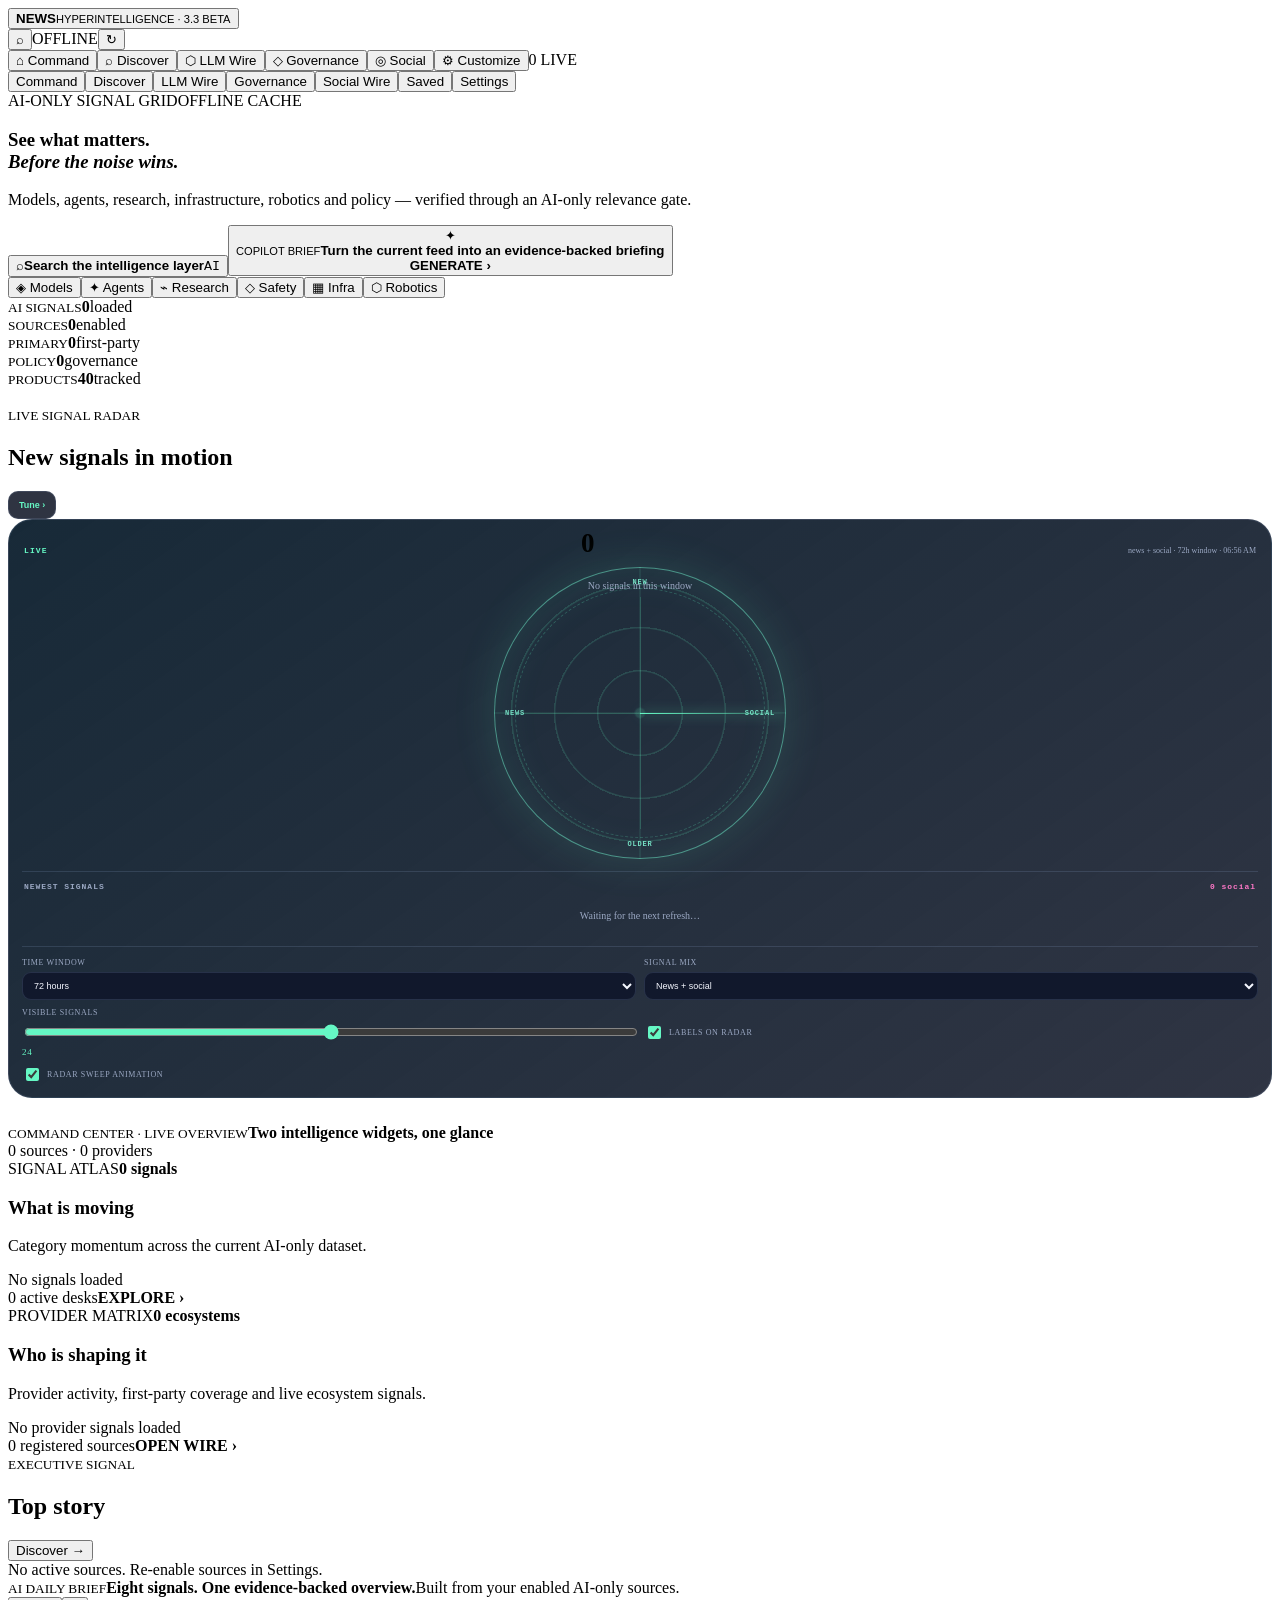
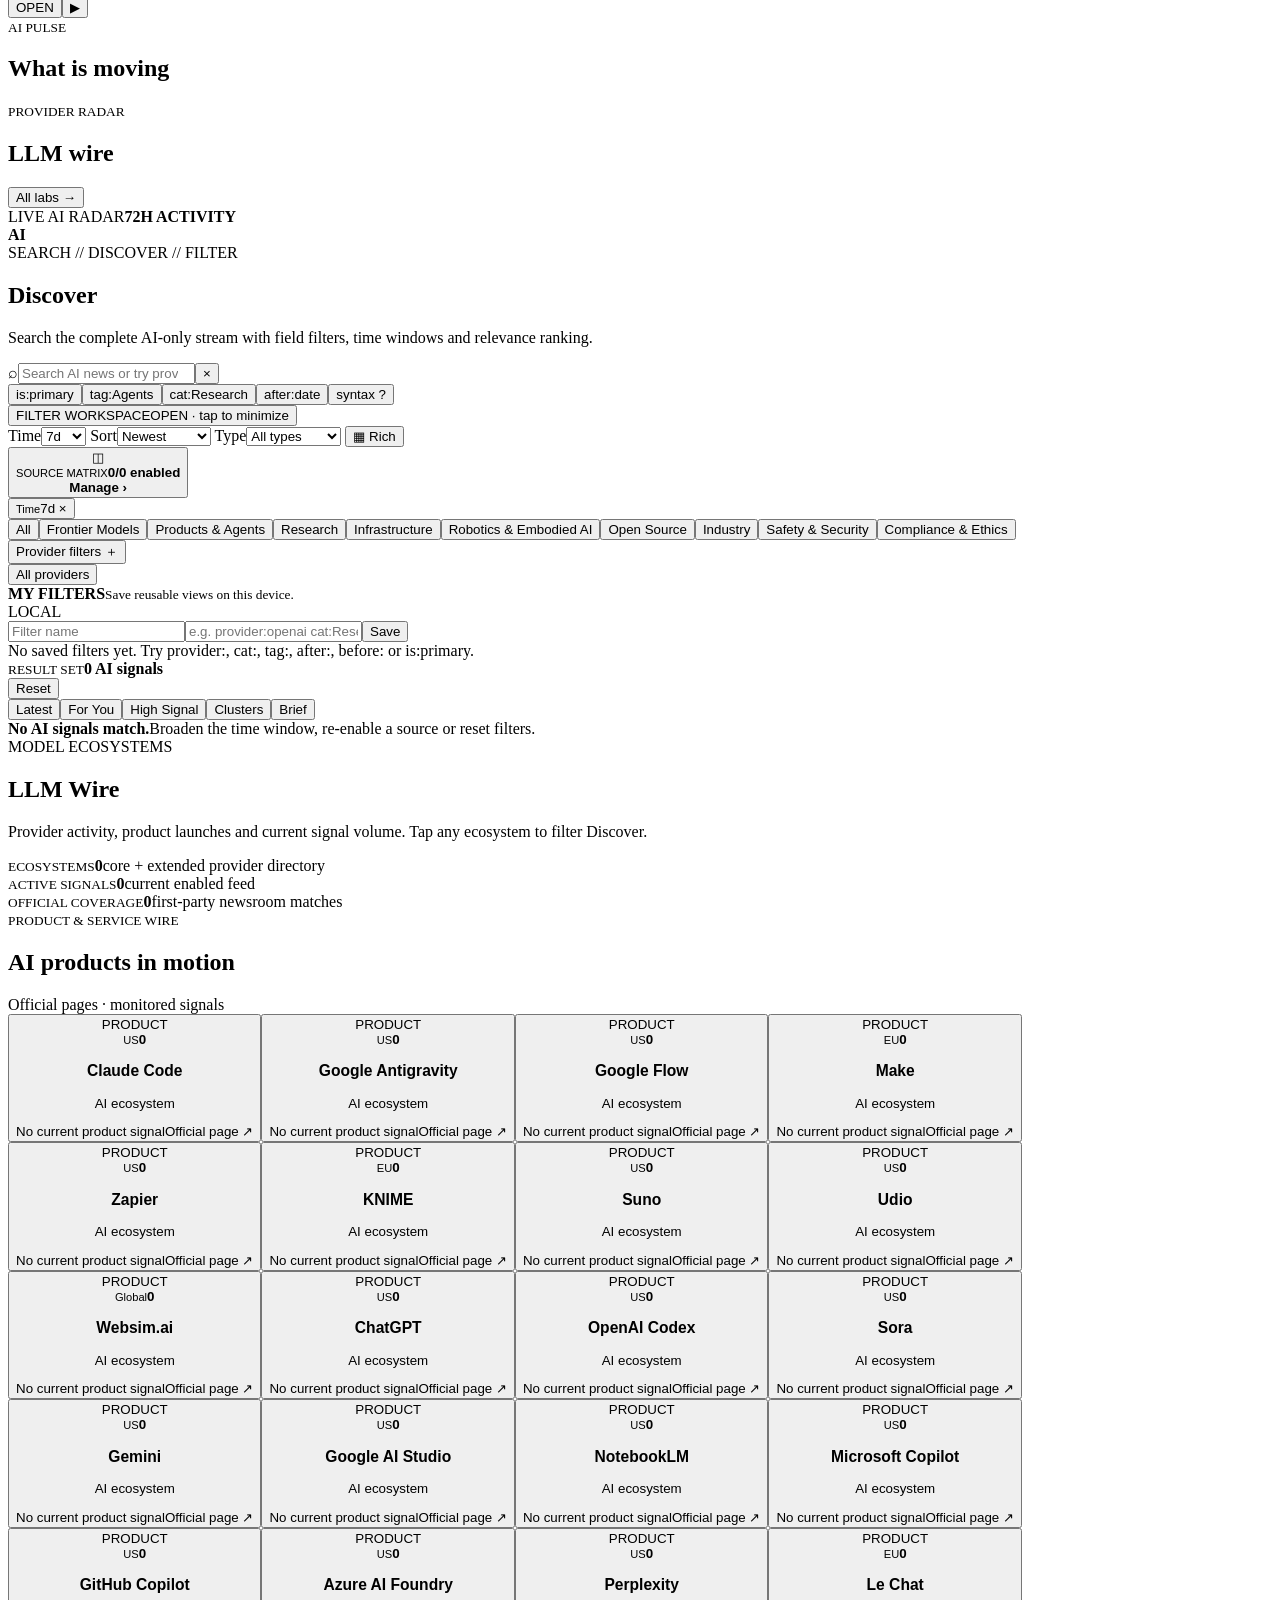
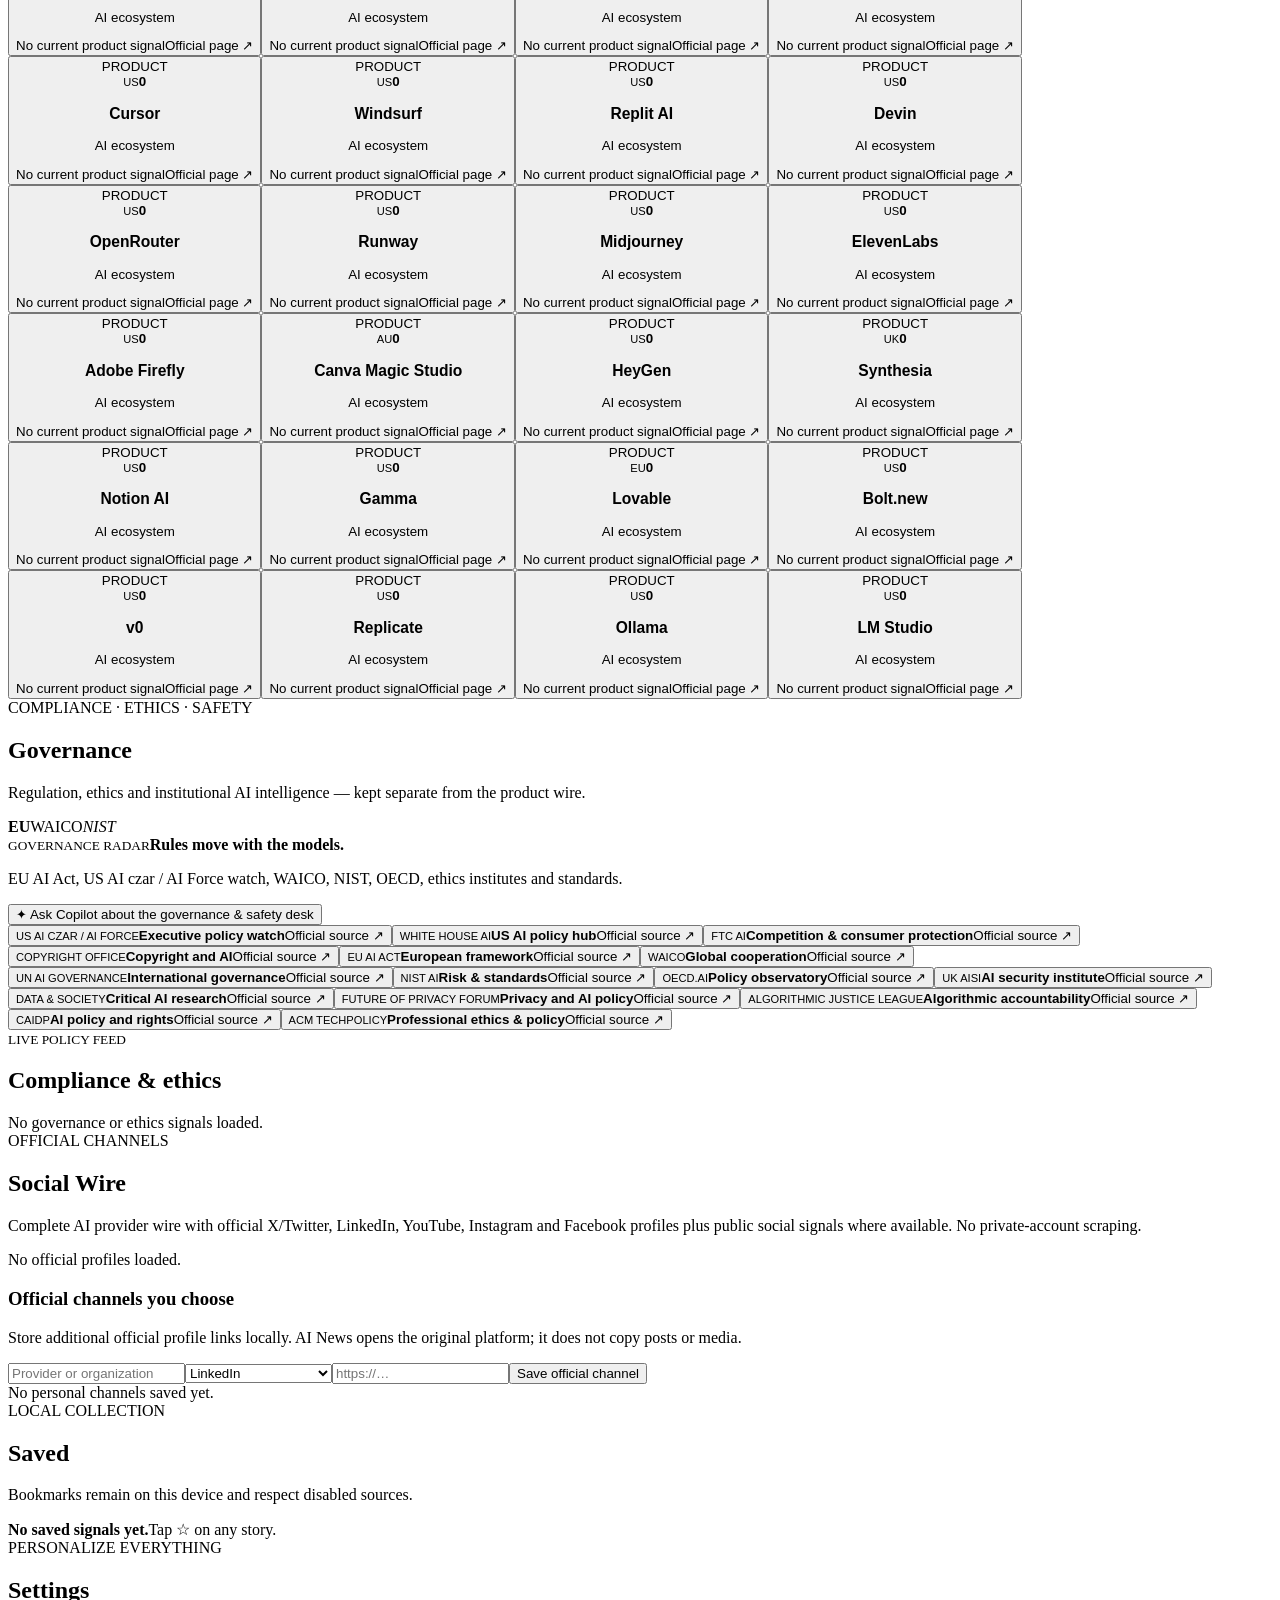
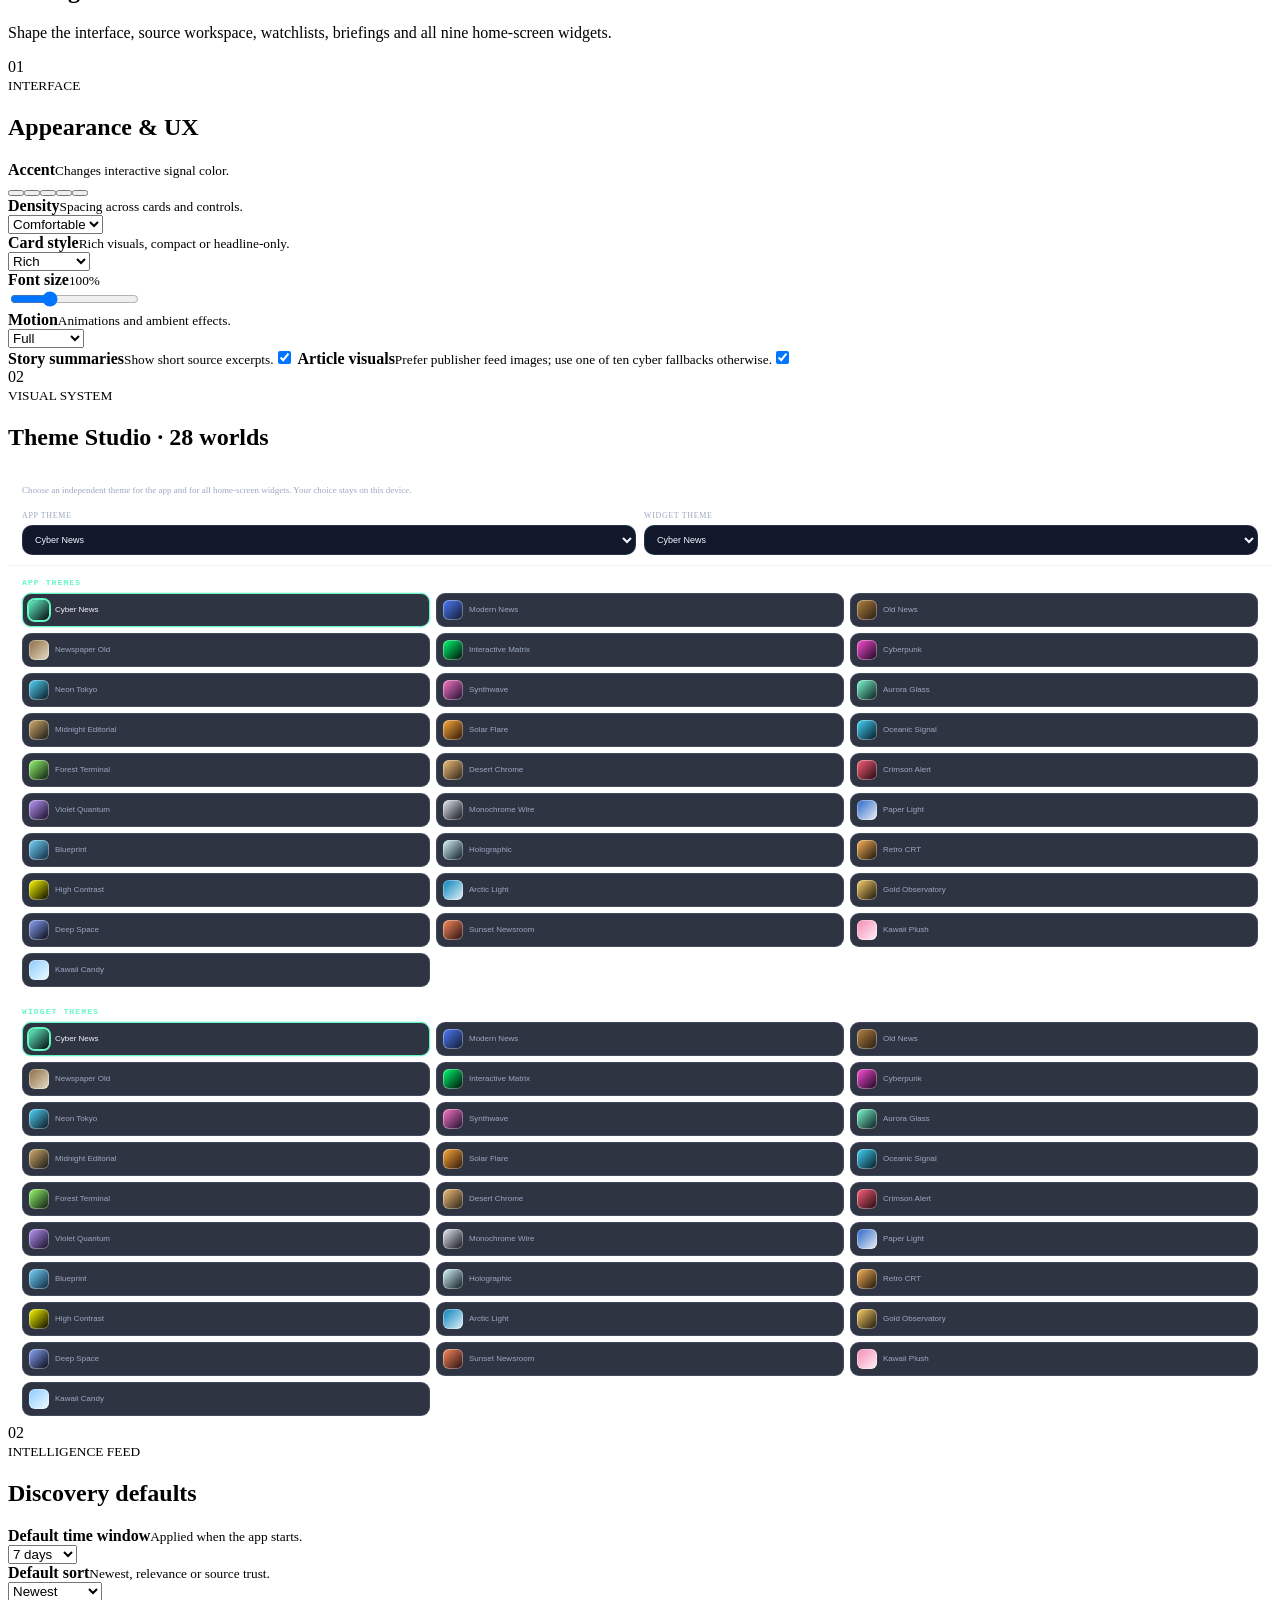
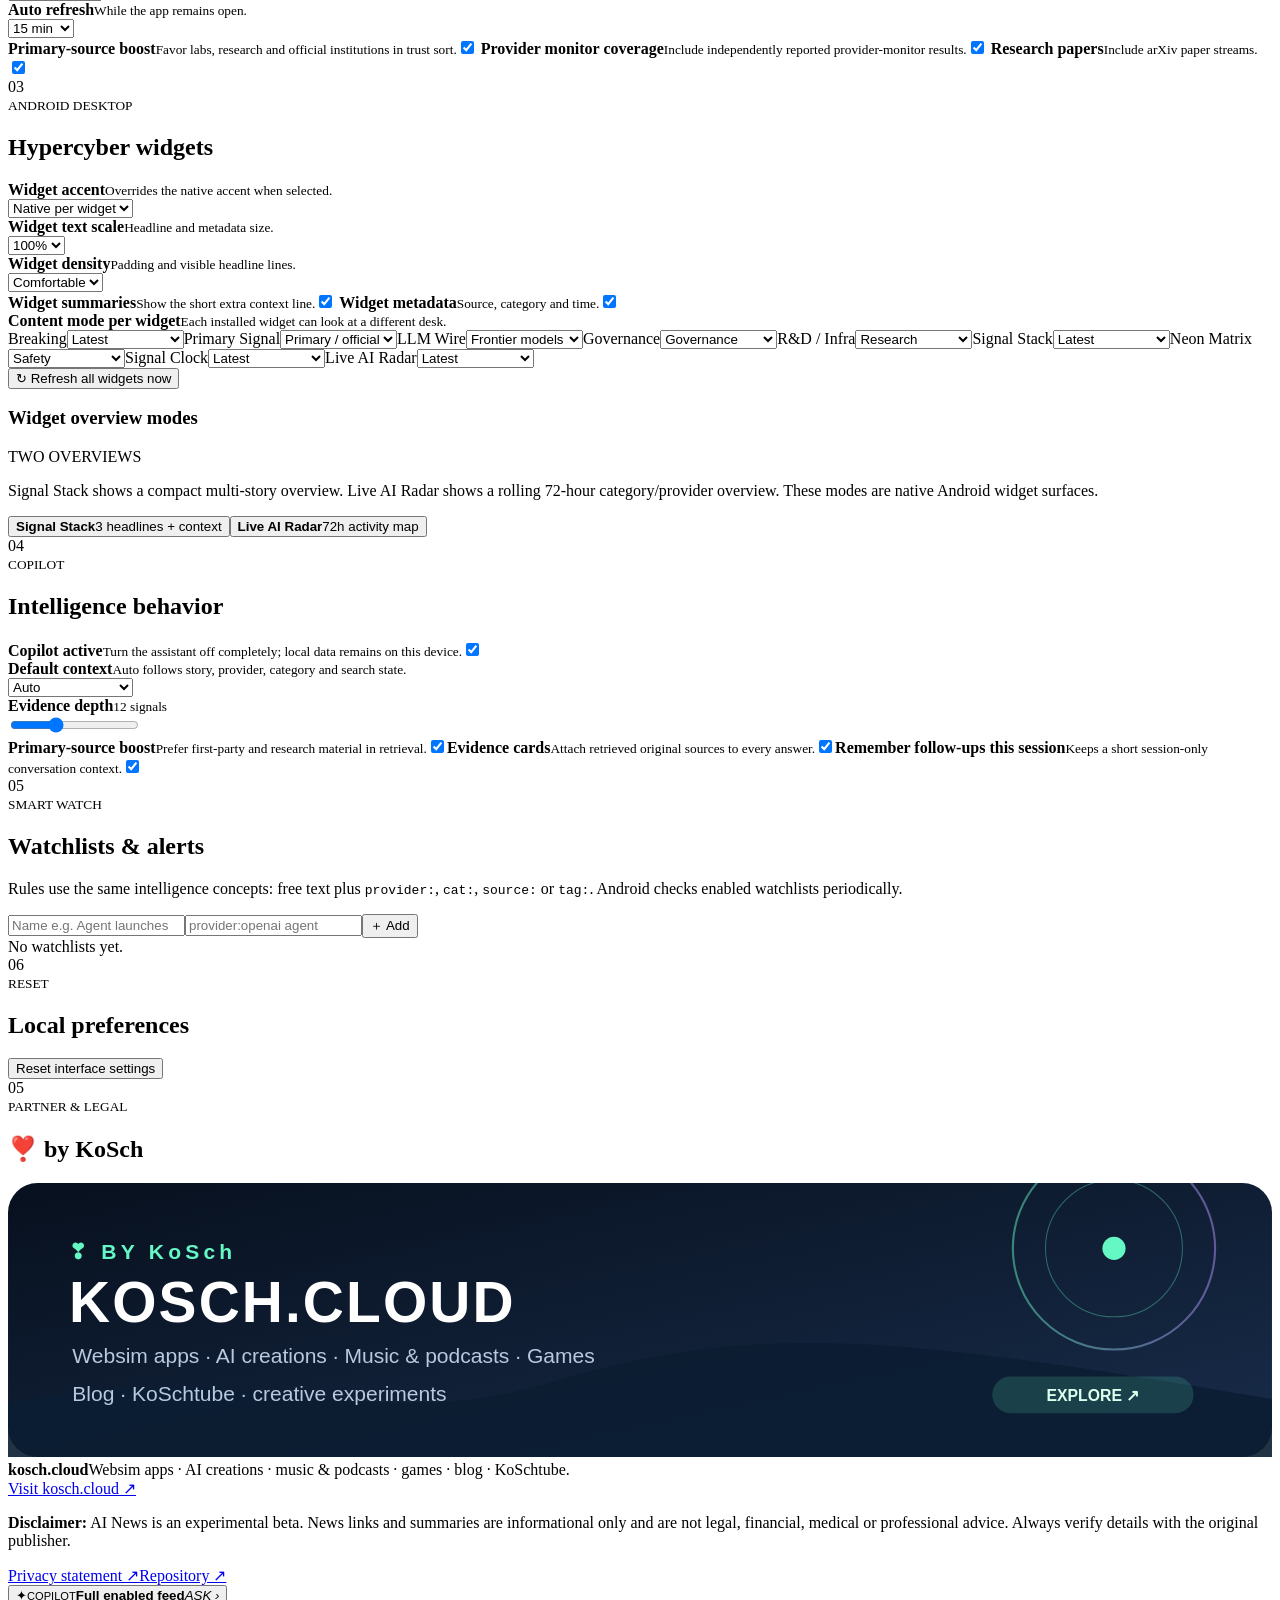
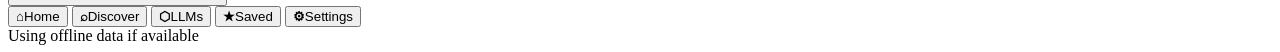
==== commit ca75322a: "feat: expand product governance and Android UX" ====
--- a/android/app/src/main/assets/index.html
+++ b/android/app/src/main/assets/index.html
@@ -4,7 +4,7 @@
   <meta charset="utf-8">
   <meta name="viewport" content="width=device-width,initial-scale=1,viewport-fit=cover,user-scalable=no">
   <meta name="theme-color" content="#050711">
-  <title>AI News 3.5 · UX Command Center</title
+  <title>AI News 3.6 · UX Command Center</title
   <link rel="stylesheet" href="app.css">
   <link rel="stylesheet" href="theme-radar.css">
   <link rel="stylesheet" href="source.css">
@@ -63,20 +63,22 @@
     </div></section>
 
     <section class="page" data-index="2"><div class="page-inner">
-      <div class="page-heading"><span class="eyebrow">MODEL ECOSYSTEMS</span><h1>LLM Wire</h1><p>Provider activity, model families and current signal volume. Tap any ecosystem to filter Discover.</p></div>
+      <div class="page-heading"><span class="eyebrow">MODEL ECOSYSTEMS</span><h1>LLM Wire</h1><p>Provider activity, product launches and current signal volume. Tap any ecosystem to filter Discover.</p></div>
       <div id="providerGrid" class="provider-grid"></div>
+      <div class="section-title"><div><small>PRODUCT & SERVICE WIRE</small><h2>AI products in motion</h2></div><span class="section-note">Official pages · monitored signals</span></div>
+      <div id="productGrid" class="product-grid"></div>
     </div></section>
 
     <section class="page" data-index="3"><div class="page-inner">
-      <div class="page-heading"><span class="eyebrow">COMPLIANCE · ETHICS · SAFETY</span><h1>Governance</h1><p>Policy and institutional AI intelligence separated from product hype.</p></div>
-      <div class="gov-hero"><div class="radar"><i></i><b>EU</b><span>WAICO</span><em>NIST</em></div><div><small>GOVERNANCE RADAR</small><strong>Rules move with the models.</strong><p>EU AI Act, WAICO, NIST, OECD, safety institutes and standards.</p></div></div>
+      <div class="page-heading"><span class="eyebrow">COMPLIANCE · ETHICS · SAFETY</span><h1>Governance</h1><p>Regulation, ethics and institutional AI intelligence — kept separate from the product wire.</p></div>
+      <div class="gov-hero"><div class="radar"><i></i><b>EU</b><span>WAICO</span><em>NIST</em></div><div><small>GOVERNANCE RADAR</small><strong>Rules move with the models.</strong><p>EU AI Act, US AI czar / AI Force watch, WAICO, NIST, OECD, ethics institutes and standards.</p></div></div>
       <div id="govLinks" class="gov-links"></div>
       <div class="section-title"><div><small>LIVE POLICY FEED</small><h2>Compliance & ethics</h2></div></div>
       <div id="govNews" class="news-list"></div>
     </div></section>
 
     <section class="page" data-index="4"><div class="page-inner">
-      <div class="page-heading"><span class="eyebrow">OFFICIAL CHANNELS</span><h1>Social Wire</h1><p>Complete AI provider wire with official X/Twitter, LinkedIn, YouTube, Instagram and Facebook profiles. Links only — no post scraping.</p></div>
+      <div class="page-heading"><span class="eyebrow">OFFICIAL CHANNELS</span><h1>Social Wire</h1><p>Complete AI provider wire with official X/Twitter, LinkedIn, YouTube, Instagram and Facebook profiles plus public social signals where available. No private-account scraping.</p></div>
       <div id="socialList" class="social-list"></div>
     </div></section>
 
@@ -120,6 +122,13 @@
       </section>
 
       <section class="settings-card danger-lite"><header><span>04</span><div><small>RESET</small><h2>Local preferences</h2></div></header><button id="resetSettingsBtn" class="settings-action secondary">Reset interface settings</button></section>
+      <section class="settings-card partner-card"><header><span>05</span><div><small>PARTNER & LEGAL</small><h2>❣️ by KoSch</h2></div></header>
+        <a class="kosch-banner" href="https://kosch.cloud/" target="_blank" rel="noopener noreferrer"><img src="branding/kosch-cloud-banner.svg" alt="kosch.cloud — Websim apps, AI creations, music, podcasts and games"></a>
+        <div class="partner-copy"><strong>kosch.cloud</strong><span>Websim apps · AI creations · music & podcasts · games · blog · KoSchtube.</span></div>
+        <a class="kosch-link" href="https://kosch.cloud/" target="_blank" rel="noopener noreferrer">Visit kosch.cloud ↗</a>
+        <p class="legal-note"><strong>Disclaimer:</strong> AI News is an experimental beta. News links and summaries are informational only and are not legal, financial, medical or professional advice. Always verify details with the original publisher.</p>
+        <div class="legal-links"><a href="https://github.com/chekento/Ainews/blob/main/PRIVACY.md" target="_blank" rel="noopener noreferrer">Privacy statement ↗</a><a href="https://github.com/chekento/Ainews" target="_blank" rel="noopener noreferrer">Repository ↗</a></div>
+      </section>
     </div></section>
   </main>
 
--- a/android/app/src/main/assets/app.css
+++ b/android/app/src/main/assets/app.css
@@ -1 +1,4 @@
 :root{--accent:#65f7c4;--bg:#050711;--panel:rgba(13,17,34,.78);--panel2:rgba(18,24,46,.92);--text:#f5f8ff;--muted:#92a0bd;--line:rgba(164,185,230,.14);--shadow:0 24px 70px rgba(0,0,0,.35);--fontScale:1;font-family:Inter,ui-sans-serif,system-ui,-apple-system,BlinkMacSystemFont,"Segoe UI",sans-serif;color-scheme:dark}*{box-sizing:border-box}html,body{margin:0;width:100%;height:100%;overflow:hidden}body{background:var(--bg);color:var(--text);font-size:calc(15px*var(--fontScale));-webkit-tap-highlight-color:transparent}.fx-grid{position:fixed;inset:0;pointer-events:none;opacity:.18;background-image:linear-gradient(rgba(117,156,255,.08) 1px,transparent 1px),linear-gradient(90deg,rgba(117,156,255,.08) 1px,transparent 1px);background-size:38px 38px;mask-image:linear-gradient(to bottom,#000,transparent 85%)}.fx-orb{position:fixed;width:55vw;height:55vw;border-radius:50%;filter:blur(80px);opacity:.18;pointer-events:none}.fx-a{background:var(--accent);top:-24vw;right:-20vw}.fx-b{background:#7a67ff;bottom:5vh;left:-35vw}.appbar{height:68px;padding:env(safe-area-inset-top) 16px 0;display:flex;align-items:center;justify-content:space-between;position:fixed;z-index:40;top:0;left:0;right:0;background:linear-gradient(to bottom,rgba(5,7,17,.96),rgba(5,7,17,.72));backdrop-filter:blur(20px);border-bottom:1px solid var(--line)}button,input,select,textarea{font:inherit}.brand{display:flex;align-items:center;gap:9px;border:0;background:none;color:inherit;padding:0}.brandmark{width:36px;height:36px;border:1px solid color-mix(in srgb,var(--accent) 50%,transparent);border-radius:12px;display:grid;place-items:center;font-weight:900;color:var(--accent);box-shadow:inset 0 0 20px color-mix(in srgb,var(--accent) 10%,transparent)}.brand span:last-child{display:grid;text-align:left;line-height:1}.brand strong{font-size:16px;letter-spacing:.16em}.brand small{font-size:8px;letter-spacing:.19em;color:var(--muted);margin-top:5px}.app-actions{display:flex;align-items:center;gap:8px}.round-btn{width:36px;height:36px;border-radius:12px;border:1px solid var(--line);background:rgba(255,255,255,.04);color:var(--text)}.round-btn.loading{animation:spin 1s linear infinite}.live-pill{height:32px;padding:0 10px;border-radius:999px;border:1px solid color-mix(in srgb,var(--accent) 25%,transparent);background:color-mix(in srgb,var(--accent) 8%,transparent);display:flex;align-items:center;gap:6px;color:var(--accent);font-size:9px;font-weight:800;letter-spacing:.1em}.live-pill i{width:6px;height:6px;border-radius:50%;background:var(--accent);box-shadow:0 0 12px var(--accent)}.swipe-tabs{position:fixed;z-index:39;top:68px;left:0;right:0;height:46px;display:flex;overflow-x:auto;scrollbar-width:none;padding:0 10px;background:rgba(5,7,17,.76);backdrop-filter:blur(16px);border-bottom:1px solid var(--line)}.swipe-tabs::-webkit-scrollbar{display:none}.swipe-tabs button{flex:0 0 auto;border:0;background:none;color:var(--muted);padding:0 14px;font-size:12px;font-weight:700;position:relative}.swipe-tabs button.active{color:var(--text)}.swipe-tabs button.active:after{content:"";position:absolute;left:14px;right:14px;bottom:0;height:2px;background:var(--accent);box-shadow:0 0 12px var(--accent)}.pages{position:fixed;top:114px;bottom:68px;left:0;right:0;display:flex;overflow-x:auto;overflow-y:hidden;scroll-snap-type:x mandatory;scroll-behavior:smooth;scrollbar-width:none}.pages::-webkit-scrollbar{display:none}.page{min-width:100%;height:100%;overflow-y:auto;overscroll-behavior-y:contain;scroll-snap-align:start}.page-inner{padding:18px 16px 42px;max-width:760px;margin:auto}.eyebrow{font-size:9px;letter-spacing:.18em;text-transform:uppercase;color:var(--accent);font-weight:800}.eyebrow i{display:inline-block;width:6px;height:6px;background:var(--accent);border-radius:50%;margin-right:6px;box-shadow:0 0 12px var(--accent)}.command-hero{border:1px solid var(--line);border-radius:26px;padding:22px;background:linear-gradient(145deg,color-mix(in srgb,var(--accent) 8%,var(--panel2)),rgba(11,14,29,.92));box-shadow:var(--shadow);position:relative;overflow:hidden}.command-hero:before{content:"";position:absolute;inset:-30% 35% 45% -20%;border:1px solid color-mix(in srgb,var(--accent) 25%,transparent);border-radius:50%;transform:rotate(-15deg)}.hero-top{display:flex;justify-content:space-between;align-items:center;position:relative}.sync-chip{font-size:8px;letter-spacing:.12em;color:var(--muted);padding:6px 8px;border:1px solid var(--line);border-radius:999px}.command-hero h1{font-size:clamp(34px,10vw,58px);line-height:.98;letter-spacing:-.05em;margin:18px 0 14px;position:relative}.command-hero h1 em{font-style:normal;color:var(--accent)}.command-hero p{color:var(--muted);line-height:1.55;margin:0 0 18px;max-width:560px;position:relative}.command-search{width:100%;height:52px;border-radius:16px;border:1px solid color-mix(in srgb,var(--accent) 20%,var(--line));background:rgba(255,255,255,.055);color:var(--text);display:flex;align-items:center;gap:10px;padding:0 14px;text-align:left;position:relative}.command-search span{font-size:22px;color:var(--accent)}.command-search b{flex:1;font-size:13px}.command-search kbd{border:1px solid var(--line);border-radius:7px;padding:4px 7px;color:var(--muted);font-size:9px}.topic-launcher{display:flex;gap:7px;overflow-x:auto;margin-top:12px;padding-bottom:2px;position:relative}.topic-launcher button{flex:0 0 auto;border:1px solid var(--line);background:rgba(255,255,255,.035);color:var(--muted);border-radius:999px;padding:8px 10px;font-size:10px}.metrics{display:grid;grid-template-columns:repeat(4,1fr);gap:8px;margin:12px 0 24px}.metric{min-width:0;border:1px solid var(--line);background:var(--panel);border-radius:16px;padding:12px 10px}.metric small{font-size:7px;letter-spacing:.12em;color:var(--muted);display:block}.metric strong{display:block;font-size:21px;margin-top:3px}.metric span{font-size:8px;color:var(--muted)}.section-title{display:flex;justify-content:space-between;align-items:end;margin:24px 2px 11px}.section-title small{color:var(--accent);font-size:8px;letter-spacing:.15em}.section-title h2{margin:2px 0 0;font-size:22px}.section-title button{border:0;background:none;color:var(--muted);font-size:11px}.feature-card,.news-card{border:1px solid var(--line);background:var(--panel);border-radius:22px;overflow:hidden;box-shadow:0 16px 45px rgba(0,0,0,.18)}.feature-visual,.card-visual{height:118px;position:relative;display:flex;align-items:center;justify-content:center;background:radial-gradient(circle at 30% 30%,hsla(var(--h),90%,60%,.26),transparent 40%),linear-gradient(135deg,rgba(85,217,255,.09),rgba(169,147,255,.08));overflow:hidden}.feature-visual:after,.card-visual:after{content:"";position:absolute;inset:0;background:linear-gradient(90deg,transparent 49%,rgba(255,255,255,.05) 50%,transparent 51%),linear-gradient(transparent 49%,rgba(255,255,255,.04) 50%,transparent 51%);background-size:30px 30px}.feature-visual>span,.card-visual>span{position:absolute;left:12px;top:10px;font-size:8px;letter-spacing:.13em;color:var(--muted)}.feature-visual strong,.card-visual strong{font-size:48px;letter-spacing:-.08em;color:hsl(var(--h) 85% 72%);text-shadow:0 0 28px hsla(var(--h),90%,60%,.3)}.feature-visual i,.card-visual i{position:absolute;right:10px;bottom:9px;font-style:normal;font-size:7px;letter-spacing:.14em;color:var(--accent)}.feature-body,.news-body{padding:16px}.meta{display:flex;flex-wrap:wrap;gap:6px;align-items:center;color:var(--muted);font-size:9px;text-transform:uppercase;letter-spacing:.04em}.confidence,.monitor{color:var(--accent);border:1px solid color-mix(in srgb,var(--accent) 25%,transparent);padding:2px 5px;border-radius:6px}.feature-body h3,.news-body h3{font-size:19px;line-height:1.2;letter-spacing:-.02em;margin:10px 0}.feature-body p,.news-body p{color:var(--muted);line-height:1.5;font-size:12px;margin:0 0 13px}.actions{display:flex;gap:7px}.actions button{border:1px solid var(--line);background:rgba(255,255,255,.04);color:var(--text);border-radius:10px;padding:8px 10px;font-size:10px}.actions button.primary{background:color-mix(in srgb,var(--accent) 12%,transparent);border-color:color-mix(in srgb,var(--accent) 28%,transparent);color:var(--accent)}.briefing-grid{display:grid;grid-template-columns:1fr 1fr;gap:8px}.brief-card{border:1px solid var(--line);border-radius:16px;background:var(--panel);padding:12px;text-align:left;color:var(--text);min-height:112px}.brief-card small{color:var(--accent);font-size:8px;letter-spacing:.12em}.brief-card strong{display:-webkit-box;-webkit-line-clamp:3;-webkit-box-orient:vertical;overflow:hidden;font-size:12px;line-height:1.35;margin:7px 0}.brief-card span{font-size:8px;color:var(--muted)}.provider-strip{display:flex;gap:9px;overflow-x:auto;padding-bottom:5px}.mini-provider{flex:0 0 126px;border:1px solid var(--line);border-radius:17px;background:var(--panel);color:var(--text);padding:11px;text-align:left}.mini-provider>span{width:30px;height:30px;display:grid;place-items:center;border-radius:10px;background:hsla(var(--h),80%,60%,.12);color:hsl(var(--h) 85% 72%);font-weight:900}.mini-provider strong{display:block;font-size:11px;margin:8px 0 3px}.mini-provider small{color:var(--muted);font-size:8px}.page-heading{margin:5px 2px 18px}.page-heading h1{font-size:34px;margin:5px 0 6px;letter-spacing:-.045em}.page-heading p{color:var(--muted);font-size:12px;line-height:1.5;margin:0}.search-shell{position:sticky;top:0;z-index:12;padding:6px 0 9px;background:linear-gradient(var(--bg) 78%,transparent)}.search{height:54px;border:1px solid color-mix(in srgb,var(--accent) 22%,var(--line));border-radius:17px;background:var(--panel2);display:flex;align-items:center;gap:10px;padding:0 12px;box-shadow:0 14px 35px rgba(0,0,0,.18)}.search>span{color:var(--accent);font-size:23px}.search input{flex:1;min-width:0;border:0;outline:0;background:none;color:var(--text);font-size:13px}.search input::placeholder{color:#6f7c98}.search button{border:0;background:none;color:var(--muted);font-size:20px}.search-hints{display:flex;gap:5px;overflow-x:auto;margin-top:7px}.search-hints button{flex:0 0 auto;border:1px solid var(--line);background:rgba(255,255,255,.025);color:var(--muted);border-radius:8px;padding:5px 7px;font-size:8px;font-family:ui-monospace,SFMono-Regular,Consolas,monospace}.control-ribbon{display:grid;grid-template-columns:1fr 1fr 1fr auto;gap:6px;margin:4px 0 8px}.control-ribbon label{border:1px solid var(--line);border-radius:12px;background:var(--panel);padding:7px 8px;font-size:7px;color:var(--muted);text-transform:uppercase;letter-spacing:.1em}.control-ribbon select{display:block;width:100%;border:0;background:none;color:var(--text);font-size:10px;font-weight:700;outline:0;padding:1px 0}.control-ribbon option,.setting-row option,.widget-mode-list option{background:#11172b;color:#fff}.ribbon-btn{border:1px solid var(--line);background:var(--panel);color:var(--text);border-radius:12px;padding:0 9px;font-size:9px}.source-manager-btn{width:100%;border:1px solid var(--line);border-radius:15px;background:linear-gradient(90deg,color-mix(in srgb,var(--accent) 8%,var(--panel)),var(--panel));color:var(--text);display:flex;align-items:center;gap:10px;padding:11px 12px;text-align:left}.source-manager-btn>span{color:var(--accent);font-size:20px}.source-manager-btn div{flex:1}.source-manager-btn small{display:block;font-size:7px;color:var(--muted);letter-spacing:.12em}.source-manager-btn strong{font-size:11px}.source-manager-btn b{font-size:9px;color:var(--muted)}.active-filters{display:flex;gap:5px;overflow-x:auto;margin:8px 0}.active-filters:empty{display:none}.active-filters button{flex:0 0 auto;border:1px solid color-mix(in srgb,var(--accent) 24%,var(--line));background:color-mix(in srgb,var(--accent) 7%,transparent);color:var(--text);border-radius:999px;padding:6px 8px;font-size:8px}.active-filters small{color:var(--accent);margin-right:4px}.chip-row{display:flex;gap:6px;overflow-x:auto;padding:6px 0;max-height:100px;transition:max-height .25s ease}.chip-row.collapsed{max-height:0;padding:0;overflow:hidden}.chip-row button{flex:0 0 auto;border:1px solid var(--line);background:rgba(255,255,255,.025);color:var(--muted);border-radius:999px;padding:7px 10px;font-size:9px}.chip-row button.active{color:var(--accent);border-color:color-mix(in srgb,var(--accent) 40%,transparent);background:color-mix(in srgb,var(--accent) 8%,transparent)}.filter-caption{border:0;background:none;color:var(--muted);padding:8px 2px 2px;font-size:9px}.filter-caption span{color:var(--accent)}.result-head{display:flex;justify-content:space-between;align-items:end;margin:12px 2px 9px}.result-head small{display:block;color:var(--muted);font-size:7px;letter-spacing:.12em}.result-head strong{font-size:13px}.result-head button{border:0;background:none;color:var(--accent);font-size:9px}.news-list{display:grid;gap:10px}.news-card{display:grid;grid-template-columns:104px 1fr}.news-card .card-visual{height:auto;min-height:168px}.news-card .card-visual strong{font-size:31px}.news-body{padding:13px}.news-body h3{font-size:15px;margin:8px 0}.news-body p{font-size:10px;-webkit-line-clamp:3;display:-webkit-box;-webkit-box-orient:vertical;overflow:hidden}.tagline{display:flex;gap:4px;overflow:hidden;margin:8px 0}.tagline span{font-size:7px;padding:3px 5px;border-radius:6px;background:rgba(255,255,255,.045);color:var(--muted);white-space:nowrap}.provider-grid{display:grid;grid-template-columns:1fr 1fr;gap:9px}.provider-card{min-height:210px;border:1px solid var(--line);border-radius:20px;background:radial-gradient(circle at 15% 10%,hsla(var(--h),80%,60%,.15),transparent 40%),var(--panel);color:var(--text);padding:14px;text-align:left;display:flex;flex-direction:column}.provider-card .logo{width:42px;height:42px;border-radius:13px;background:hsla(var(--h),80%,60%,.11);color:hsl(var(--h) 85% 72%);display:grid;place-items:center;font-weight:900}.provider-card-top{display:flex;justify-content:space-between;margin-top:9px}.provider-card-top small{color:var(--muted);font-size:8px}.provider-card-top b{font-size:10px;color:var(--accent)}.provider-card h3{margin:4px 0;font-size:17px}.provider-card p{font-size:9px;color:var(--muted);line-height:1.4}.provider-card .latest{font-size:9px;line-height:1.35;color:#cdd5e8;display:-webkit-box;-webkit-line-clamp:3;-webkit-box-orient:vertical;overflow:hidden;margin:auto 0 8px}.provider-card .count{font-size:8px;color:var(--accent)}.gov-hero{border:1px solid var(--line);border-radius:22px;background:var(--panel);padding:15px;display:grid;grid-template-columns:120px 1fr;gap:14px;align-items:center}.radar{width:112px;height:112px;border-radius:50%;border:1px solid color-mix(in srgb,var(--accent) 30%,transparent);position:relative;background:repeating-radial-gradient(circle,transparent 0 18px,color-mix(in srgb,var(--accent) 12%,transparent) 19px 20px)}.radar i{position:absolute;inset:50% 50% 0 50%;border-top:1px solid var(--accent);transform-origin:0 0;animation:sweep 4s linear infinite}.radar b,.radar span,.radar em{position:absolute;font-style:normal;font-size:7px;color:var(--accent)}.radar b{top:18px;right:16px}.radar span{bottom:25px;left:10px}.radar em{bottom:12px;right:20px}.gov-hero small{color:var(--accent);font-size:7px;letter-spacing:.12em}.gov-hero strong{display:block;font-size:16px;margin:5px 0}.gov-hero p{font-size:9px;color:var(--muted);line-height:1.4}.gov-links{display:grid;grid-template-columns:1fr 1fr;gap:8px;margin:10px 0}.gov-card{border:1px solid var(--line);border-radius:14px;background:var(--panel);color:var(--text);padding:11px;text-align:left}.gov-card small{color:var(--accent);font-size:7px}.gov-card strong{display:block;font-size:11px;margin:3px 0}.gov-card span{font-size:8px;color:var(--muted)}.social-list{display:grid;grid-template-columns:1fr 1fr;gap:8px}.social-card{border:1px solid var(--line);border-radius:15px;background:var(--panel);color:var(--text);padding:11px;display:flex;gap:9px;text-align:left}.social-icon{width:34px;height:34px;border-radius:11px;border:1px solid var(--line);display:grid;place-items:center;color:var(--accent);font-weight:900}.social-card small{display:block;color:var(--muted);font-size:7px}.social-card strong{display:block;font-size:11px;margin:2px 0}.social-card div span{font-size:8px;color:var(--accent)}.settings-page{padding-bottom:70px}.settings-card{border:1px solid var(--line);border-radius:22px;background:var(--panel);overflow:hidden;margin-bottom:12px}.settings-card>header{display:flex;gap:11px;align-items:center;padding:15px;border-bottom:1px solid var(--line)}.settings-card>header>span{width:34px;height:34px;border-radius:11px;display:grid;place-items:center;background:color-mix(in srgb,var(--accent) 10%,transparent);color:var(--accent);font-size:10px;font-weight:900}.settings-card header small{color:var(--accent);font-size:7px;letter-spacing:.13em}.settings-card h2{font-size:16px;margin:2px 0}.setting-row,.switch-row{min-height:58px;padding:11px 14px;border-bottom:1px solid var(--line);display:flex;align-items:center;justify-content:space-between;gap:12px}.setting-row.column{align-items:flex-start;flex-direction:column}.setting-row strong,.switch-row strong{display:block;font-size:11px}.setting-row small,.switch-row small{display:block;color:var(--muted);font-size:8px;margin-top:3px;line-height:1.3}.setting-row select,.widget-mode-list select{max-width:145px;border:1px solid var(--line);border-radius:10px;background:rgba(255,255,255,.04);color:var(--text);padding:7px;font-size:9px}.setting-row input[type=range]{width:135px;accent-color:var(--accent)}.switch-row{position:relative}.switch-row input{position:absolute;opacity:0}.switch-row i{width:38px;height:22px;border-radius:999px;background:#2b3144;border:1px solid var(--line);position:relative;transition:.2s}.switch-row i:after{content:"";position:absolute;width:16px;height:16px;border-radius:50%;background:#fff;top:2px;left:2px;transition:.2s}.switch-row input:checked+i{background:color-mix(in srgb,var(--accent) 42%,#1b2530);border-color:var(--accent)}.switch-row input:checked+i:after{transform:translateX(16px)}.accent-picker{display:flex;gap:9px}.accent-picker button{width:30px;height:30px;border-radius:50%;border:2px solid transparent}.accent-picker button.active{outline:2px solid var(--text);outline-offset:2px}.accent-picker button[data-accent=mint]{background:#65f7c4}.accent-picker button[data-accent=cyan]{background:#55d9ff}.accent-picker button[data-accent=violet]{background:#a993ff}.accent-picker button[data-accent=magenta]{background:#ff78c8}.accent-picker button[data-accent=amber]{background:#ffbf5b}.widget-mode-title{padding:13px 14px 6px}.widget-mode-title strong{display:block;font-size:11px}.widget-mode-title small{color:var(--muted);font-size:8px}.widget-mode-list{padding:0 14px 10px}.widget-mode-list label{display:flex;align-items:center;justify-content:space-between;gap:10px;padding:7px 0;border-bottom:1px dashed var(--line);font-size:9px}.settings-action{width:calc(100% - 28px);margin:8px 14px 14px;border:1px solid color-mix(in srgb,var(--accent) 35%,var(--line));background:color-mix(in srgb,var(--accent) 10%,transparent);color:var(--accent);border-radius:12px;padding:11px;font-size:10px;font-weight:800}.settings-action.secondary{color:var(--muted);border-color:var(--line);background:rgba(255,255,255,.025)}.bottom-nav{position:fixed;z-index:42;bottom:0;left:0;right:0;height:68px;padding-bottom:env(safe-area-inset-bottom);display:grid;grid-template-columns:repeat(5,1fr);background:rgba(6,8,18,.94);backdrop-filter:blur(22px);border-top:1px solid var(--line)}.bottom-nav button{border:0;background:none;color:var(--muted);display:grid;place-content:center;gap:2px}.bottom-nav b{font-size:17px}.bottom-nav span{font-size:8px}.bottom-nav button.active{color:var(--accent)}.copilot-fab{position:fixed;z-index:38;right:14px;bottom:79px;border:1px solid color-mix(in srgb,var(--accent) 40%,transparent);border-radius:999px;background:linear-gradient(120deg,color-mix(in srgb,var(--accent) 18%,#11162a),#11162a);color:var(--text);box-shadow:0 12px 35px rgba(0,0,0,.35);padding:10px 13px;font-size:10px;font-weight:800}.copilot-fab span{color:var(--accent)}.empty{border:1px dashed var(--line);border-radius:16px;padding:24px;text-align:center;color:var(--muted);display:grid;gap:5px}.empty strong{color:var(--text)}.toast{position:fixed;z-index:100;left:50%;bottom:84px;transform:translate(-50%,20px);opacity:0;background:#f6f8ff;color:#09101f;border-radius:999px;padding:9px 13px;font-size:10px;font-weight:800;transition:.2s;pointer-events:none;white-space:nowrap}.toast.show{opacity:1;transform:translate(-50%,0)}body[data-cards=compact] .news-card{grid-template-columns:70px 1fr}body[data-cards=compact] .card-visual{min-height:120px}body[data-cards=compact] .news-body p,body[data-cards=compact] .tagline{display:none}body[data-cards=headline] .news-card{display:block}body[data-cards=headline] .card-visual,body[data-cards=headline] .news-body p,body[data-cards=headline] .tagline{display:none}body[data-cards=headline] .news-body{padding:12px}body.hide-summaries .feature-body p,body.hide-summaries .news-body p{display:none}body.hide-visuals .feature-visual,body.hide-visuals .card-visual{display:none}body.hide-visuals .news-card{display:block}body[data-density=compact] .page-inner{padding-left:11px;padding-right:11px}body[data-density=compact] .news-list{gap:6px}body[data-density=compact] .feature-body,body[data-density=compact] .news-body{padding:10px}body[data-density=roomy] .page-inner{padding-left:20px;padding-right:20px}body[data-density=roomy] .news-list{gap:14px}body[data-density=roomy] .feature-body,body[data-density=roomy] .news-body{padding:19px}body[data-theme=black]{--bg:#000;--panel:rgba(8,8,10,.94);--panel2:#08090c;--line:rgba(255,255,255,.11)}body[data-theme=light]{--bg:#f3f6fb;--panel:rgba(255,255,255,.9);--panel2:#fff;--text:#101527;--muted:#65708a;--line:rgba(31,45,76,.12);--shadow:0 20px 60px rgba(39,56,90,.1);color-scheme:light}body[data-theme=light] .appbar,body[data-theme=light] .swipe-tabs{background:rgba(246,248,252,.9)}body[data-theme=light] .bottom-nav{background:rgba(255,255,255,.94)}body[data-theme=light] .fx-grid{opacity:.08}body[data-motion=reduced] *,body[data-motion=off] *{animation-duration:.001ms!important;transition-duration:.001ms!important}body[data-motion=off] .fx-orb,body[data-motion=off] .fx-grid{display:none}@keyframes spin{to{transform:rotate(360deg)}}@keyframes sweep{to{transform:rotate(360deg)}}@media(max-width:390px){.metrics{grid-template-columns:1fr 1fr}.control-ribbon{grid-template-columns:1fr 1fr}.ribbon-btn{min-height:42px}.provider-grid{grid-template-columns:1fr}.gov-hero{grid-template-columns:96px 1fr}.radar{width:90px;height:90px}.social-list{grid-template-columns:1fr}.news-card{grid-template-columns:88px 1fr}.command-hero{padding:18px}.command-hero h1{font-size:34px}}
+
+/* AI News 3.6 product wire + partner/legal surface */
+.product-grid{display:grid;grid-template-columns:repeat(2,minmax(0,1fr));gap:10px;margin:12px 0 28px}.product-card{position:relative;display:grid;gap:7px;text-align:left;border:1px solid var(--line);border-radius:18px;background:linear-gradient(150deg,color-mix(in srgb,var(--accent) 10%,var(--panel)),var(--panel));color:var(--text);padding:14px;min-height:176px;overflow:hidden;box-shadow:var(--shadow);transition:.2s}.product-card:active{transform:scale(.985)}.product-card:after{content:"";position:absolute;inset:auto -25px -35px auto;width:110px;height:110px;border-radius:50%;background:color-mix(in srgb,var(--accent) 14%,transparent);filter:blur(2px)}.product-badge{color:var(--accent);font-size:8px;font-weight:900;letter-spacing:.14em}.product-top{display:flex;justify-content:space-between;align-items:center;color:var(--muted);font-size:9px}.product-top b{color:var(--accent);font-size:15px}.product-card h3{margin:0;font-size:14px;line-height:1.15}.product-card p,.product-card .latest{margin:0;color:var(--muted);font-size:10px;line-height:1.35}.product-card .latest{display:block;display:-webkit-box;-webkit-line-clamp:2;-webkit-box-orient:vertical;overflow:hidden}.product-card .count{margin-top:auto;color:var(--text);font-size:9px;font-weight:800}.section-note{align-self:end;color:var(--muted);font-size:9px}.partner-card{overflow:hidden}.kosch-banner{display:block;margin:4px 0 10px;border:1px solid color-mix(in srgb,var(--accent) 25%,var(--line));border-radius:15px;overflow:hidden;background:#090d1c}.kosch-banner img{display:block;width:100%;height:auto}.partner-copy{display:grid;gap:3px;margin:6px 0 10px}.partner-copy strong{font-size:14px}.partner-copy span{color:var(--muted);font-size:10px;line-height:1.45}.kosch-link{display:inline-flex;color:var(--accent);font-size:11px;font-weight:900;text-decoration:none;margin-bottom:10px}.legal-note{margin:0;padding:10px;border:1px solid var(--line);border-radius:12px;color:var(--muted);font-size:9px;line-height:1.5}.legal-note strong{color:var(--text)}.legal-links{display:flex;flex-wrap:wrap;gap:12px;margin-top:11px}.legal-links a{color:var(--accent);font-size:10px;font-weight:800;text-decoration:none}@media(max-width:390px){.product-grid{grid-template-columns:1fr}}
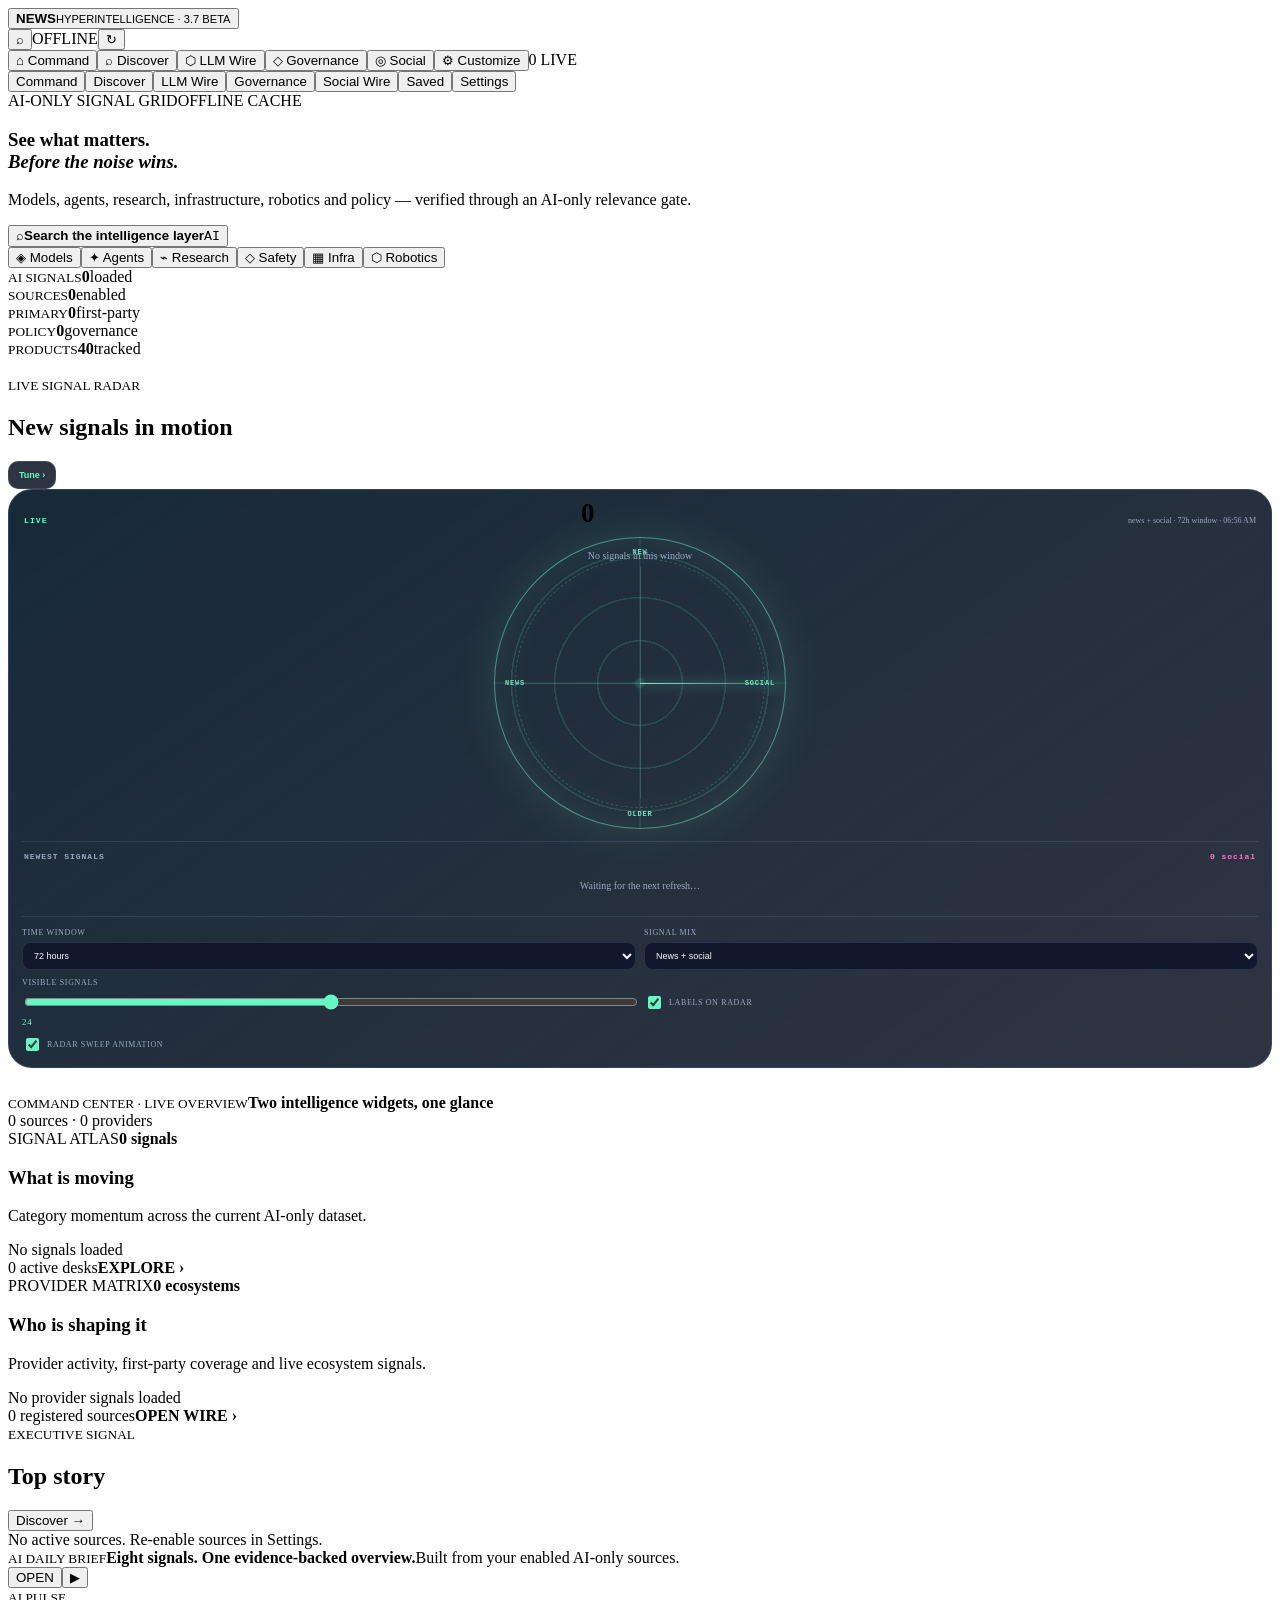
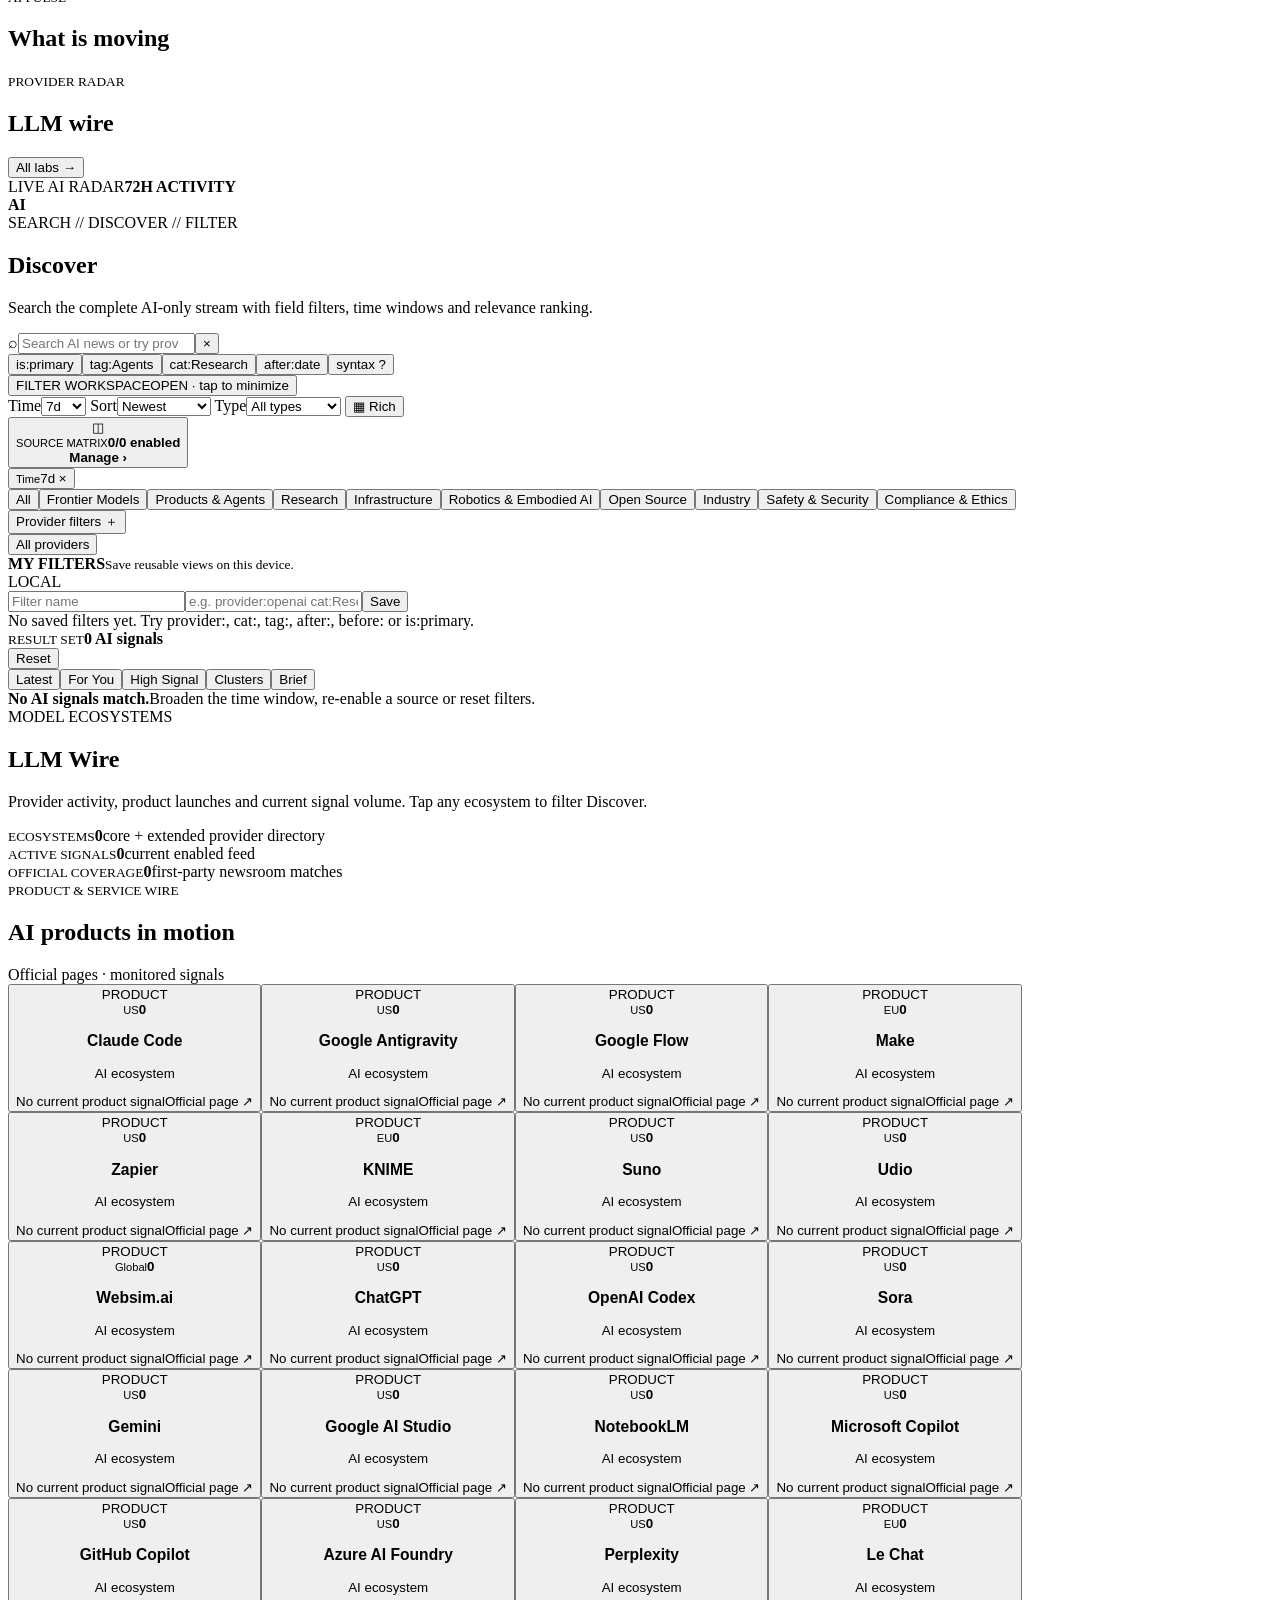
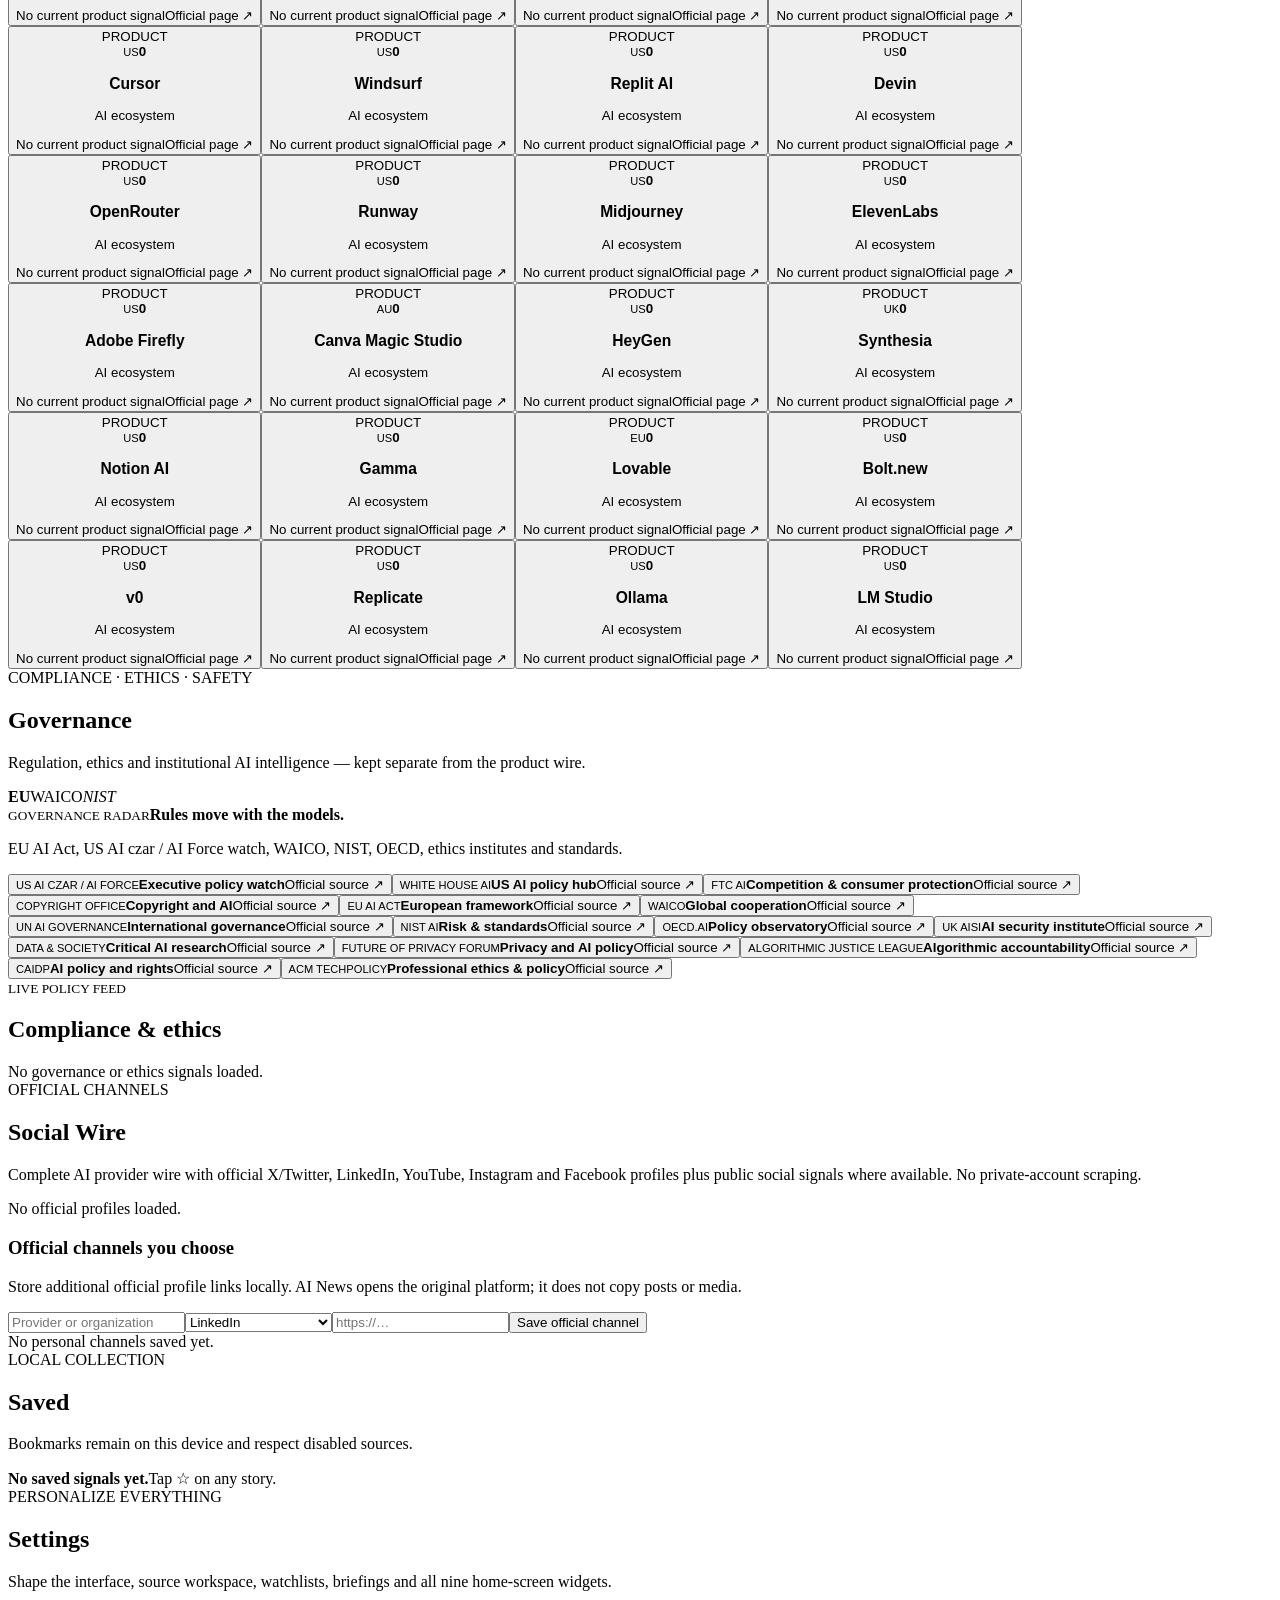
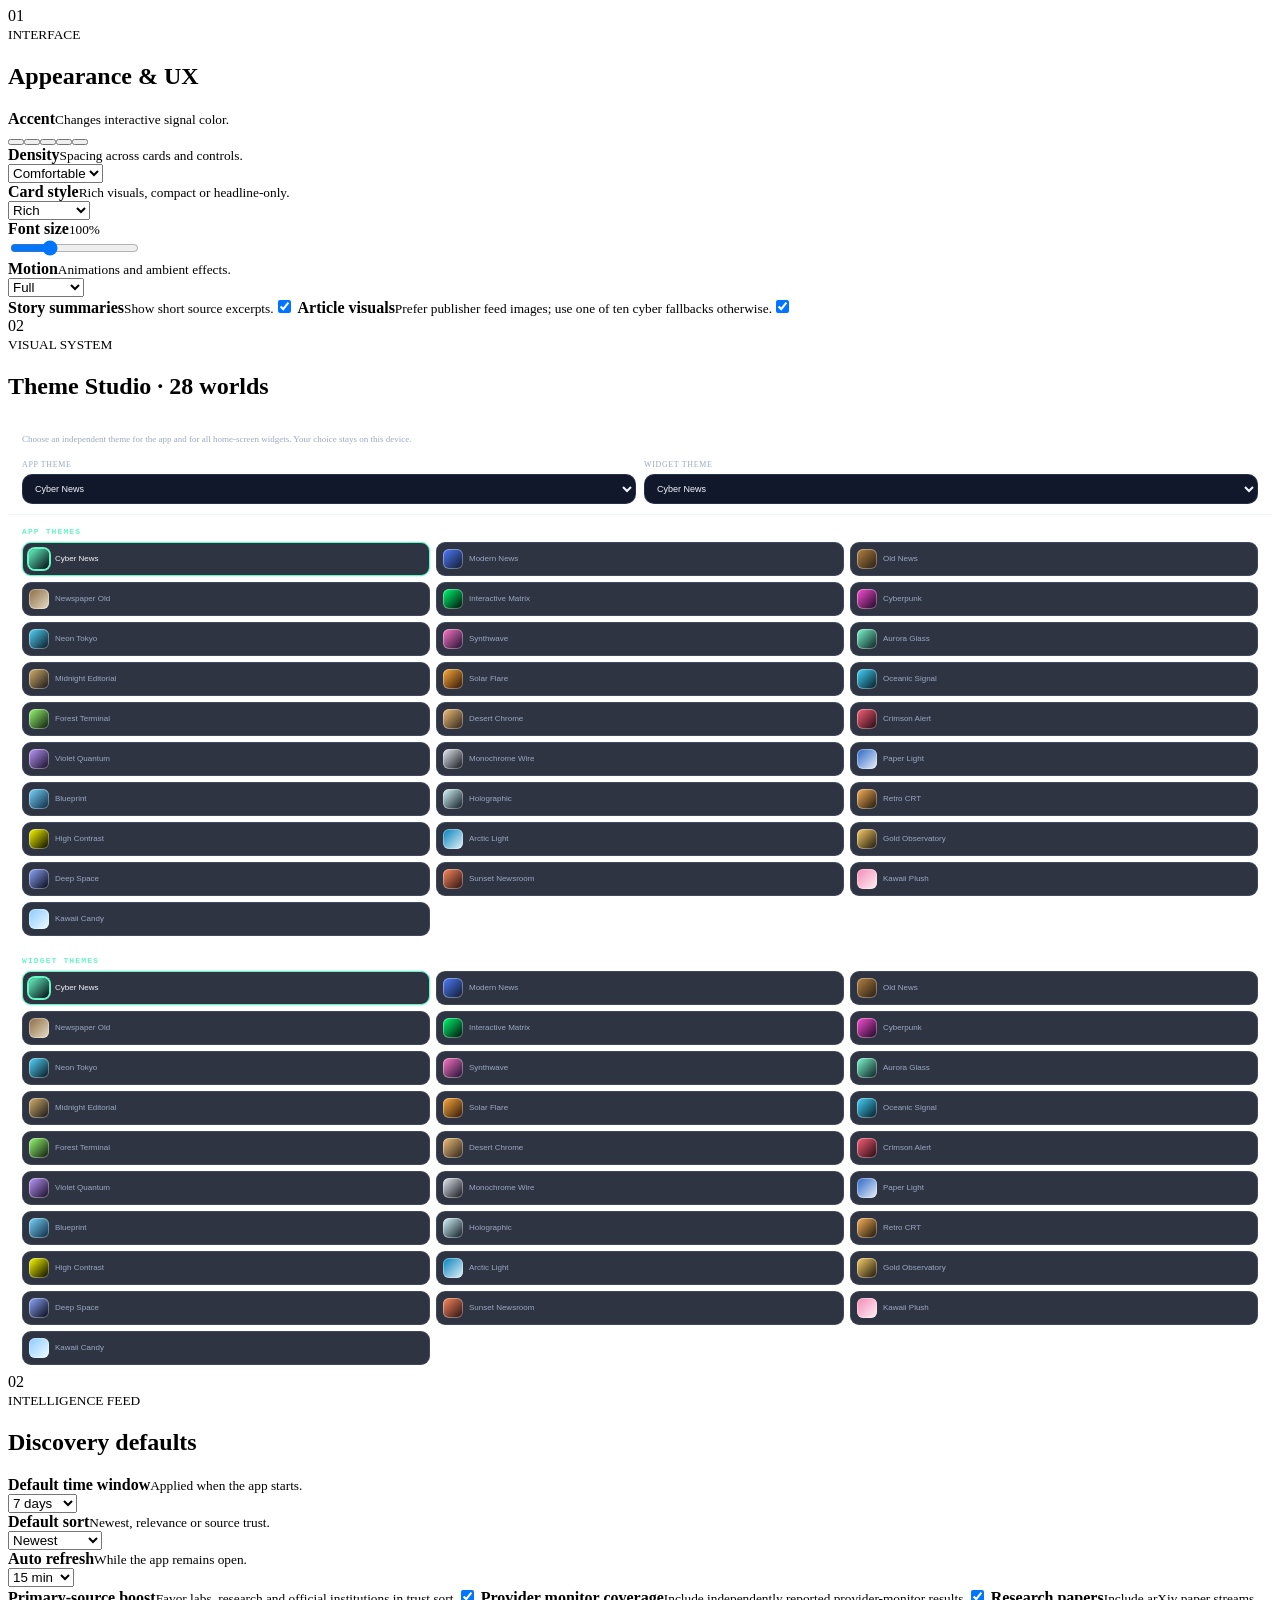
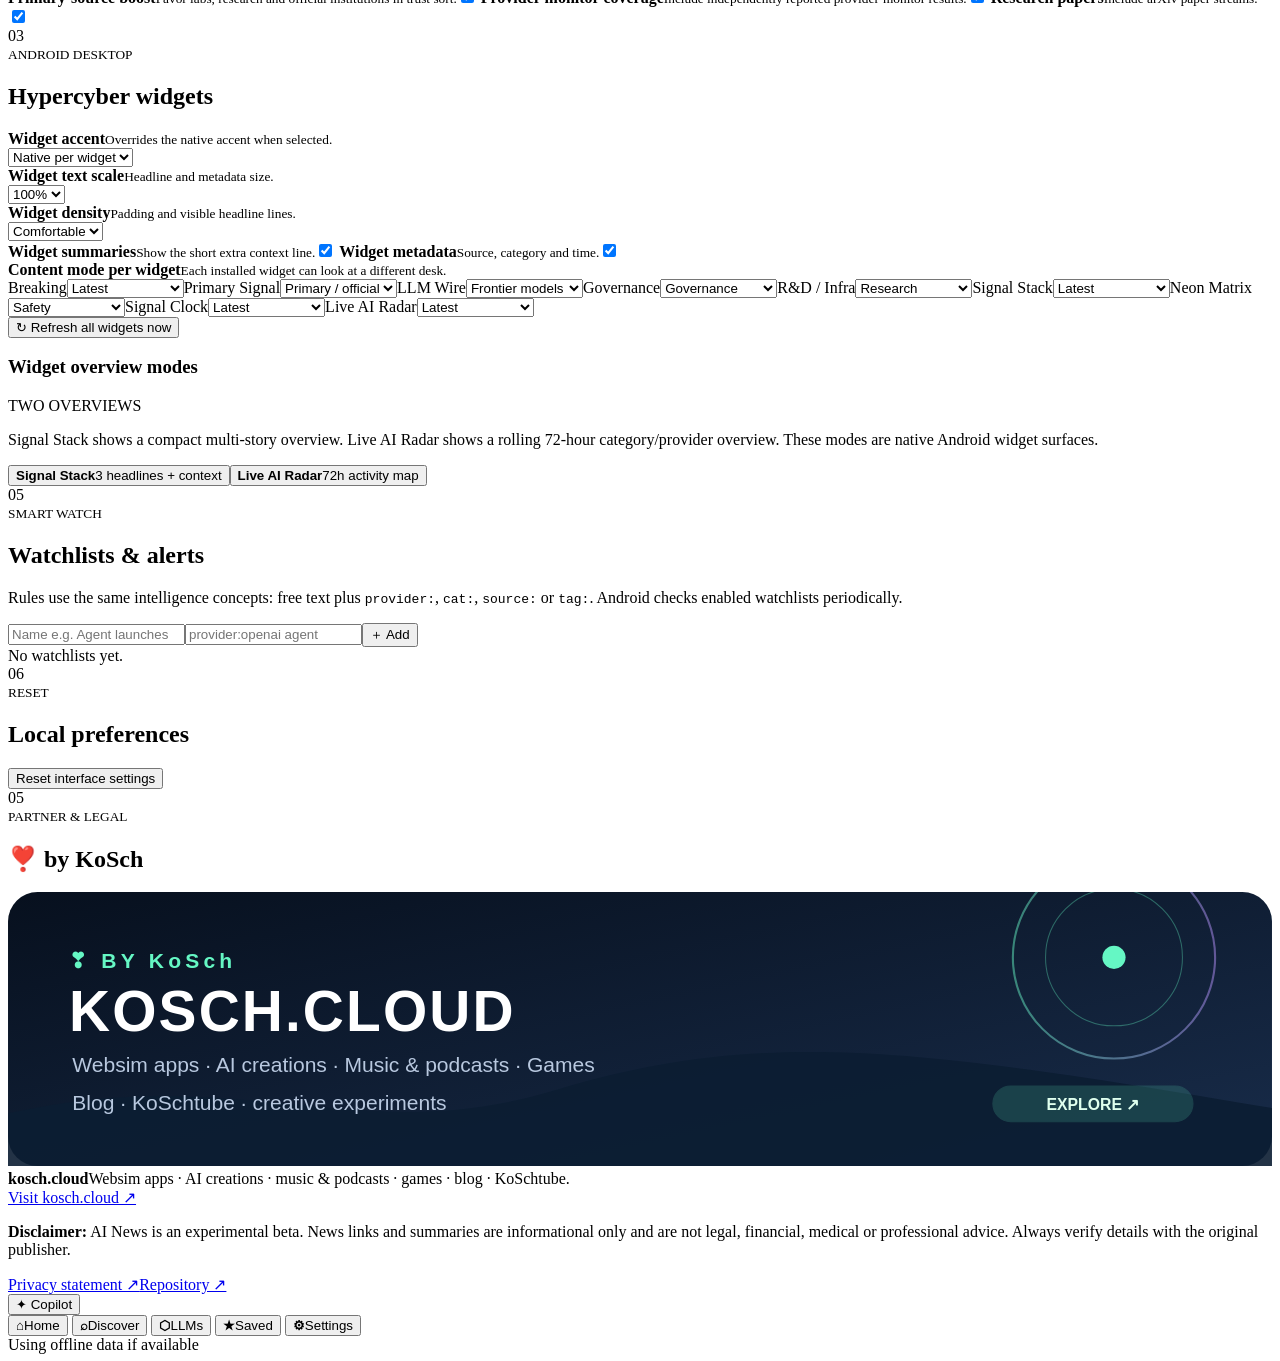
==== commit 319af292: "feat: add optional on-device Copilot LLM and finish 3.7 integration" ====
--- a/android/app/src/main/assets/index.html
+++ b/android/app/src/main/assets/index.html
@@ -4,7 +4,7 @@
   <meta charset="utf-8">
   <meta name="viewport" content="width=device-width,initial-scale=1,viewport-fit=cover,user-scalable=no">
   <meta name="theme-color" content="#050711">
-  <title>AI News 3.6 · UX Command Center</title
+  <title>AI News 3.7 · UX Command Center</title
   <link rel="stylesheet" href="app.css">
   <link rel="stylesheet" href="theme-radar.css">
   <link rel="stylesheet" href="source.css">
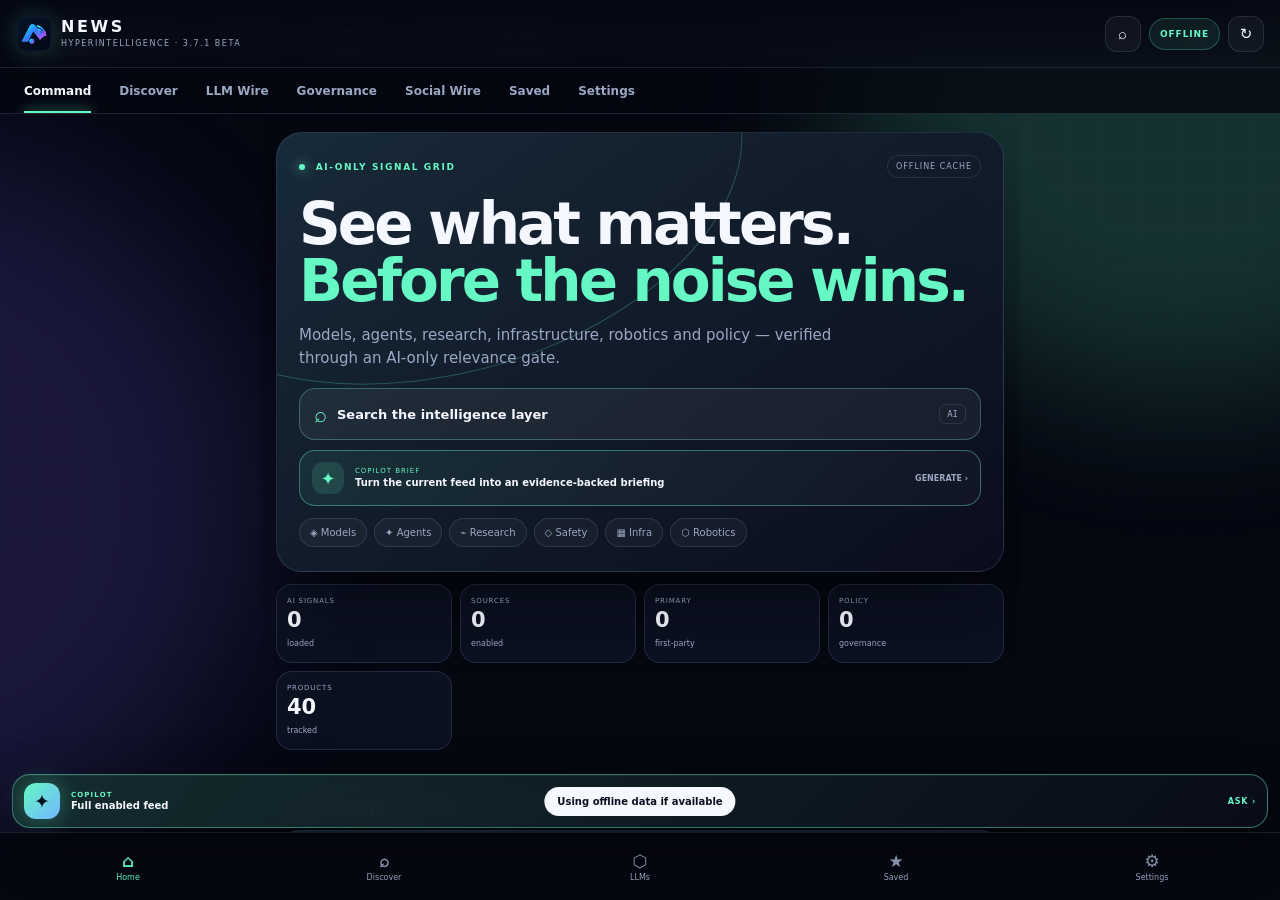
==== commit 86d870c2: "fix: restore readable Android UX and prevent duplicate WebView boot" ====
--- a/android/app/src/main/assets/index.html
+++ b/android/app/src/main/assets/index.html
@@ -4,11 +4,16 @@
   <meta charset="utf-8">
   <meta name="viewport" content="width=device-width,initial-scale=1,viewport-fit=cover,user-scalable=no">
   <meta name="theme-color" content="#050711">
-  <title>AI News 3.7 · UX Command Center</title
-  <link rel="stylesheet" href="app.css">
-  <link rel="stylesheet" href="theme-radar.css">
-  <link rel="stylesheet" href="source.css">
-  <link rel="stylesheet" href="media.css">
+  <title>AI News 3.7.1 · UX Command Center</title>
+  <link id="app-css" rel="stylesheet" href="app.css">
+  <link id="ux-v31-css" rel="stylesheet" href="ux-v31.css">
+  <link id="ux-v32-css" rel="stylesheet" href="ux-v32.css">
+  <link id="intelligence-v3-css" rel="stylesheet" href="intelligence-v3.css">
+  <link id="copilot-v2-css" rel="stylesheet" href="copilot-v2.css">
+  <link id="theme-radar-css" rel="stylesheet" href="theme-radar.css">
+  <link id="source-css" rel="stylesheet" href="source.css">
+  <link id="media-css" rel="stylesheet" href="media.css">
+  <link id="readability-fix-css" rel="stylesheet" href="readability-fix.css">
 </head>
 <body data-theme="cyber" data-density="comfortable" data-cards="rich" data-motion="full">
   <div class="fx-grid"></div><div class="fx-orb fx-a"></div><div class="fx-orb fx-b"></div>
@@ -149,11 +154,12 @@
   <div id="chatSheet" class="chat-sheet" aria-hidden="true"><div class="sheet-backdrop" data-close-chat></div><section class="sheet-panel"><div class="sheet-handle"></div><header><div><small>ARTICLE INTELLIGENCE</small><h2>✦ AI News Copilot</h2></div><button data-close-chat>×</button></header><div id="chatContext" class="chat-context"></div><div id="chatMessages" class="chat-messages"></div><div class="quick-row"><button data-q="Summarize why this matters.">Why it matters</button><button data-q="Find related stories and competing providers.">Related</button><button data-q="What are the compliance, safety or ethics implications?">Risk & policy</button></div><form id="chatForm"><textarea id="chatInput" rows="2" placeholder="Ask about this story or the current filtered AI feed…"></textarea><button type="submit">↑</button></form><details class="model-settings"><summary>Local Research Mode · free and API-free (optional connected model)</summary><p class="cp-local-note">The built-in mode discusses the loaded AI news locally without an API key. A connected model is optional and never required.</p><input id="llmEndpoint" placeholder="https://…/v1/chat/completions"><input id="llmModel" placeholder="model-name"><input id="llmToken" type="password" placeholder="session token"><label><input id="llmEnabled" type="checkbox"> Use connected model</label></details></section></div>
 
   <div id="toast" class="toast"></div>
-  <script src="app.js"></script>
-  <script src="media.js"></script>
-  <script src="ux-v32.js"></script>
-  <script src="intelligence-v3.js"></script>
-  <script src="copilot-v2.js"></script>
-  <script src="theme-radar.js"></script>
+  <script id="app-js" src="app.js"></script>
+  <script id="media-js" src="media.js"></script>
+  <script id="ux-v31-js" src="ux-v31.js"></script>
+  <script id="ux-v32-js" src="ux-v32.js"></script>
+  <script id="intelligence-v3-js" src="intelligence-v3.js"></script>
+  <script id="copilot-v2-js" src="copilot-v2.js"></script>
+  <script id="theme-radar-js" src="theme-radar.js"></script>
 </body>
 </html>
--- a/android/app/src/main/assets/ux-v31.css
+++ b/android/app/src/main/assets/ux-v31.css
@@ -0,0 +1,4 @@
+.catalog-status{display:inline-flex;align-items:center;width:max-content;padding:6px 10px;border-radius:999px;border:1px solid color-mix(in srgb,var(--accent) 32%,transparent);background:color-mix(in srgb,var(--accent) 9%,transparent);font-size:11px;font-weight:800;letter-spacing:.05em;color:var(--accent)}
+.studio-presets,.watch-templates,.brief-variants,.personalize32{border:1px solid var(--line);background:rgba(255,255,255,.025);border-radius:18px;padding:12px;margin:12px 0;display:grid;gap:9px}.studio-presets>div:first-child{display:grid;gap:3px}.studio-presets small,.watch-templates small,.personalize32 small{color:var(--muted);font-size:10px;line-height:1.45}.preset-grid,.watch-templates>div,.brief-variants{display:flex;gap:7px;flex-wrap:wrap}.preset-grid button,.watch-templates button,.brief-variants button,.personalize32 button{border:1px solid var(--line);background:rgba(255,255,255,.045);color:var(--text);border-radius:999px;padding:8px 10px;font-size:10px;font-weight:800}.preset-grid button:active,.watch-templates button:active,.brief-variants button:active,.personalize32 button:active{transform:scale(.97);border-color:var(--accent);color:var(--accent)}
+.brief-variants{align-items:center;padding:8px 10px;margin-top:-2px}.brief-variants>span{font-size:9px;font-weight:900;letter-spacing:.12em;color:var(--accent);margin-right:2px}.personalize32{grid-template-columns:repeat(2,minmax(0,1fr))}.personalize32 small{grid-column:1/-1}.legal-actions button small{line-height:1.35}
+@media(max-width:520px){.preset-grid button,.watch-templates button,.brief-variants button{flex:1 1 auto}.personalize32{grid-template-columns:1fr}.personalize32 small{grid-column:auto}}
--- a/android/app/src/main/assets/ux-v32.css
+++ b/android/app/src/main/assets/ux-v32.css
@@ -0,0 +1,11 @@
+:root{--v32-glass:rgba(14,23,41,.78);--v32-line:rgba(148,178,231,.16);--v32-soft:rgba(255,255,255,.045);--v32-shadow:0 20px 70px rgba(0,0,0,.28)}
+body.ux-v32{--v32-radius:18px}
+.v32-commandbar{position:relative;z-index:5;margin:8px 14px 0;padding:8px;display:flex;align-items:center;gap:7px;overflow:auto;border:1px solid var(--v32-line);border-radius:16px;background:linear-gradient(110deg,color-mix(in srgb,var(--panel2) 92%,transparent),color-mix(in srgb,var(--accent) 5%,var(--panel2)));box-shadow:0 8px 30px rgba(0,0,0,.14);scrollbar-width:none}.v32-commandbar::-webkit-scrollbar{display:none}.v32-commandbar button{flex:0 0 auto;border:1px solid transparent;border-radius:12px;background:transparent;color:var(--muted);padding:9px 11px;font-size:9px;font-weight:800;letter-spacing:.03em;white-space:nowrap}.v32-commandbar button.active,.v32-commandbar button:active{color:var(--text);background:color-mix(in srgb,var(--accent) 14%,transparent);border-color:color-mix(in srgb,var(--accent) 28%,transparent)}.v32-commandbar .v32-live{margin-left:auto;display:flex;align-items:center;gap:5px;color:var(--accent);font:800 8px var(--mono);white-space:nowrap}.v32-commandbar .v32-live i{width:6px;height:6px;border-radius:50%;background:var(--accent);box-shadow:0 0 12px var(--accent)}
+.v32-overview{margin:14px 0 20px;display:grid;gap:8px}.v32-overview-head{display:flex;justify-content:space-between;align-items:end;gap:10px}.v32-overview-head small{font:800 8px var(--mono);letter-spacing:.14em;color:var(--accent)}.v32-overview-head strong{font-size:11px}.v32-overview-head span{color:var(--muted);font-size:8px}.v32-overview-grid{display:grid;grid-template-columns:1fr 1fr;gap:8px}.v32-overview-card{min-width:0;border:1px solid var(--v32-line);border-radius:18px;background:linear-gradient(135deg,color-mix(in srgb,var(--panel2) 96%,transparent),color-mix(in srgb,var(--accent) 5%,transparent));padding:13px;box-shadow:var(--v32-shadow);cursor:pointer}.v32-overview-card:active{transform:scale(.985)}.v32-overview-card header{display:flex;justify-content:space-between;gap:8px;align-items:center}.v32-overview-card header span{font:800 8px var(--mono);letter-spacing:.12em;color:var(--accent)}.v32-overview-card header b{font-size:9px;color:var(--muted)}.v32-overview-card h3{font-size:17px;margin:8px 0 4px}.v32-overview-card p{font-size:9px;line-height:1.45;color:var(--muted);margin:0 0 9px}.v32-bars{display:grid;gap:5px}.v32-bar{display:grid;grid-template-columns:minmax(52px,1fr) 44px;gap:7px;align-items:center;font-size:8px;color:var(--muted)}.v32-bar>span{min-width:0;white-space:nowrap;overflow:hidden;text-overflow:ellipsis}.v32-bar i{height:5px;border-radius:99px;background:linear-gradient(90deg,var(--accent),color-mix(in srgb,var(--accent) 35%,transparent));width:var(--w);display:block;grid-column:1/2}.v32-bar b{grid-column:2;grid-row:1;color:var(--text);text-align:right}.v32-overview-footer{display:flex;justify-content:space-between;gap:8px;margin-top:10px;font-size:8px;color:var(--muted)}.v32-overview-footer strong{color:var(--accent)}
+.v32-filter-stack{display:grid;gap:8px;margin-bottom:10px}.v32-filter-stack .v32-filter-toggle{width:100%;display:flex;align-items:center;justify-content:space-between;border:1px solid var(--v32-line);border-radius:13px;background:color-mix(in srgb,var(--accent) 7%,var(--panel2));color:var(--text);padding:10px 12px;font-size:10px;font-weight:800}.v32-filter-toggle span{color:var(--accent);font:800 8px var(--mono)}.v32-filter-details{display:grid;gap:8px;overflow:hidden;transition:max-height .25s ease,opacity .2s ease}.v32-filter-stack.v32-collapsed .v32-filter-details{max-height:0;opacity:0;pointer-events:none}.v32-filter-stack:not(.v32-collapsed) .v32-filter-details{max-height:1600px;opacity:1}.v32-workspace{border:1px solid var(--v32-line);border-radius:15px;background:rgba(255,255,255,.025);padding:11px}.v32-workspace>header{display:flex;justify-content:space-between;gap:8px;align-items:center}.v32-workspace>header strong{font-size:10px}.v32-workspace>header small{font-size:7px;color:var(--muted)}.v32-workspace-form{display:grid;grid-template-columns:1fr 1.35fr auto;gap:6px;margin-top:8px}.v32-workspace input,.v32-source-form input,.v32-source-form select,.v32-social-form input,.v32-social-form select{width:100%;min-width:0;border:1px solid var(--v32-line);border-radius:10px;background:rgba(255,255,255,.04);color:var(--text);padding:9px;font-size:9px;outline:0}.v32-workspace input:focus,.v32-source-form input:focus,.v32-social-form input:focus{border-color:color-mix(in srgb,var(--accent) 45%,var(--v32-line))}.v32-action{border:1px solid color-mix(in srgb,var(--accent) 28%,var(--v32-line));border-radius:10px;background:color-mix(in srgb,var(--accent) 11%,transparent);color:var(--accent);padding:8px 10px;font-size:8px;font-weight:800}.v32-filter-list{display:flex;flex-wrap:wrap;gap:5px;margin-top:8px}.v32-filter-chip{display:inline-flex;align-items:center;gap:5px;border:1px solid var(--v32-line);border-radius:999px;background:rgba(255,255,255,.035);color:var(--muted);padding:6px 8px;font-size:8px}.v32-filter-chip b{color:var(--text);font-weight:800}.v32-filter-chip em{font-style:normal;color:var(--danger);font-size:12px;line-height:8px}.v32-empty-mini{color:var(--muted);font-size:8px;padding-top:7px}
+.v32-source-extra,.v32-social-extra{margin-top:12px;border-top:1px solid var(--v32-line);padding-top:12px}.v32-source-extra h3,.v32-social-extra h3{font-size:12px;margin:0 0 4px}.v32-source-extra p,.v32-social-extra p{font-size:8px;line-height:1.45;color:var(--muted);margin:0 0 9px}.v32-source-form,.v32-social-form{display:grid;grid-template-columns:1fr 1fr;gap:6px}.v32-source-form input:first-child,.v32-source-form input:nth-child(3),.v32-source-form button,.v32-social-form input:first-child,.v32-social-form input:nth-child(3),.v32-social-form button{grid-column:1/-1}.v32-source-form button,.v32-social-form button{justify-self:stretch}.v32-custom-social-list{display:grid;gap:6px;margin-top:9px}.v32-social-row{display:flex;align-items:center;gap:8px;border:1px solid var(--v32-line);border-radius:11px;padding:8px}.v32-social-row>div{min-width:0;flex:1}.v32-social-row strong,.v32-social-row small{display:block;white-space:nowrap;overflow:hidden;text-overflow:ellipsis}.v32-social-row strong{font-size:9px}.v32-social-row small{font-size:7px;color:var(--muted);margin-top:2px}.v32-social-row button{border:0;background:transparent;color:var(--danger);font-size:15px;padding:3px}
+.v32-provider-summary{display:grid;grid-template-columns:repeat(3,1fr);gap:7px;margin:10px 0 13px}.v32-provider-summary article{border:1px solid var(--v32-line);border-radius:14px;padding:10px;background:rgba(255,255,255,.03)}.v32-provider-summary small{display:block;color:var(--muted);font:800 7px var(--mono);letter-spacing:.1em}.v32-provider-summary strong{display:block;margin-top:4px;font-size:18px}.v32-provider-summary span{display:block;margin-top:3px;color:var(--muted);font-size:7px}
+.v32-widget-settings{border:1px solid var(--v32-line);border-radius:15px;background:rgba(255,255,255,.025);padding:11px;margin-bottom:10px}.v32-widget-settings header{display:flex;justify-content:space-between;gap:8px}.v32-widget-settings h3{font-size:12px;margin:0}.v32-widget-settings p{font-size:8px;color:var(--muted);line-height:1.45;margin:5px 0 9px}.v32-widget-picks{display:grid;grid-template-columns:1fr 1fr;gap:6px}.v32-widget-picks button{border:1px solid var(--v32-line);border-radius:10px;background:rgba(255,255,255,.035);color:var(--muted);padding:8px 6px;font-size:8px;text-align:left}.v32-widget-picks button strong{display:block;color:var(--text);font-size:9px}.v32-widget-picks button span{display:block;margin-top:3px}
+.v32-command-modal{position:fixed;inset:0;z-index:120;display:none;background:rgba(0,0,0,.62);backdrop-filter:blur(8px);padding:34px 14px}.v32-command-modal.open{display:block}.v32-command-panel{max-width:620px;margin:0 auto;border:1px solid var(--v32-line);border-radius:22px;background:linear-gradient(180deg,var(--panel2),var(--bg));box-shadow:0 30px 100px rgba(0,0,0,.45);padding:15px;max-height:92vh;overflow:auto}.v32-command-panel header{display:flex;justify-content:space-between;align-items:start}.v32-command-panel h2{font-size:21px;margin:2px 0}.v32-command-panel header small{font:800 8px var(--mono);color:var(--accent);letter-spacing:.14em}.v32-command-panel header button{border:1px solid var(--v32-line);border-radius:10px;background:transparent;color:var(--text);font-size:19px;width:33px;height:33px}.v32-command-actions{display:grid;grid-template-columns:repeat(3,1fr);gap:6px;margin:13px 0}.v32-command-actions button{border:1px solid var(--v32-line);border-radius:11px;background:rgba(255,255,255,.035);color:var(--muted);padding:10px 6px;font-size:8px}.v32-command-actions button strong{display:block;color:var(--text);font-size:9px}.v32-command-actions button span{display:block;margin-top:3px}.v32-command-panel>p{color:var(--muted);font-size:9px;line-height:1.5}.v32-command-panel .v32-command-close{cursor:pointer}
+@media(max-width:440px){.v32-overview-grid{grid-template-columns:1fr}.v32-workspace-form{grid-template-columns:1fr}.v32-provider-summary{grid-template-columns:1fr 1fr}.v32-command-actions{grid-template-columns:1fr 1fr}.v32-source-form,.v32-social-form{grid-template-columns:1fr}.v32-source-form input:first-child,.v32-source-form input:nth-child(3),.v32-source-form button,.v32-social-form input:first-child,.v32-social-form input:nth-child(3),.v32-social-form button{grid-column:auto}}
+@media(prefers-reduced-motion:reduce){.v32-overview-card:active{transform:none}.v32-filter-details{transition:none}}
--- a/android/app/src/main/assets/intelligence-v3.css
+++ b/android/app/src/main/assets/intelligence-v3.css
@@ -0,0 +1,7 @@
+.intel-modes{display:flex;gap:5px;overflow-x:auto;padding:5px 0 10px}.intel-modes button{flex:0 0 auto;border:1px solid var(--line);border-radius:999px;background:rgba(255,255,255,.025);color:var(--muted);padding:7px 9px;font-size:8px}.intel-modes button.active{color:#07111f;background:var(--accent);border-color:var(--accent);font-weight:800}.signal-score{margin-left:auto;border:1px solid color-mix(in srgb,var(--accent) 26%,var(--line));background:color-mix(in srgb,var(--accent) 5%,transparent);color:var(--muted);border-radius:8px;padding:3px 5px;display:inline-flex;align-items:center;gap:3px}.signal-score b{font-size:10px;color:var(--text)}.signal-score span{font-size:5px;letter-spacing:.1em}.signal-score.hot{border-color:rgba(101,247,196,.46);box-shadow:0 0 12px rgba(101,247,196,.08)}.signal-score.hot b{color:#65f7c4}.signal-score.warm b{color:#ffcf74}.why-seen{border:0;background:none;color:var(--accent);font-size:7px;padding:3px 0 6px;text-align:left;text-decoration:underline;text-decoration-color:color-mix(in srgb,var(--accent) 30%,transparent)}
+.cluster-card{border:1px solid var(--line);border-radius:18px;padding:13px;background:linear-gradient(145deg,rgba(255,255,255,.035),rgba(255,255,255,.012));display:grid;gap:9px;overflow:hidden}.cluster-card>header,.cluster-card>footer{display:flex;gap:7px;align-items:center;justify-content:space-between}.cluster-card>header span{font-size:7px;letter-spacing:.13em;color:var(--accent);font-weight:800}.cluster-card>header b{font-size:7px;color:var(--muted);font-weight:500}.cluster-card h3{font-size:15px;line-height:1.18;margin:0}.cluster-card>p{font-size:9px;line-height:1.45;color:var(--muted);margin:0}.cluster-meta{display:flex;gap:5px;overflow:auto}.cluster-meta span{flex:0 0 auto;border:1px solid var(--line);border-radius:999px;padding:4px 6px;font-size:6px;color:var(--muted)}.cluster-sources{display:grid;gap:5px}.cluster-sources button{border:1px solid color-mix(in srgb,var(--line) 75%,transparent);border-radius:10px;background:rgba(255,255,255,.018);color:var(--text);padding:7px;text-align:left;display:grid;gap:2px}.cluster-sources strong{font-size:7px;color:var(--accent)}.cluster-sources span{font-size:8px;white-space:nowrap;overflow:hidden;text-overflow:ellipsis}.cluster-card footer{justify-content:flex-start;overflow-x:auto}.cluster-card footer button{flex:0 0 auto;border:1px solid var(--line);background:rgba(255,255,255,.025);color:var(--muted);border-radius:9px;padding:6px 7px;font-size:7px}.cluster-card footer .primary{color:var(--accent);border-color:color-mix(in srgb,var(--accent) 30%,transparent)}
+.daily-brief{border:1px solid color-mix(in srgb,var(--accent) 25%,var(--line));border-radius:20px;background:linear-gradient(145deg,color-mix(in srgb,var(--accent) 7%,transparent),rgba(255,255,255,.018));padding:14px}.daily-brief>header{display:flex;justify-content:space-between;align-items:flex-start;gap:8px;padding-bottom:11px;border-bottom:1px solid var(--line)}.daily-brief>header span{font-size:7px;color:var(--accent);letter-spacing:.16em}.daily-brief>header h2{font-size:19px;margin:2px 0}.daily-brief>header>div:last-child{display:flex;gap:5px}.daily-brief button{border:1px solid var(--line);border-radius:9px;background:rgba(255,255,255,.025);color:var(--accent);font-size:7px;padding:6px 7px}.daily-brief>section{display:grid;grid-template-columns:30px 1fr;gap:8px;padding:11px 0;border-bottom:1px solid color-mix(in srgb,var(--line) 75%,transparent)}.daily-brief>section:last-child{border-bottom:0}.daily-brief>section>b{color:color-mix(in srgb,var(--accent) 70%,white);font-size:15px}.daily-brief section div{display:grid;gap:3px}.daily-brief small{font-size:6.5px;color:var(--accent)}.daily-brief strong{font-size:10px;line-height:1.35}.daily-brief p{font-size:8px;line-height:1.42;color:var(--muted);margin:0}.brief-home{margin:10px 0 2px;border:1px solid color-mix(in srgb,var(--accent) 24%,var(--line));border-radius:16px;background:linear-gradient(115deg,color-mix(in srgb,var(--accent) 8%,transparent),rgba(255,255,255,.02));padding:10px;display:grid;grid-template-columns:1fr auto auto;gap:7px;align-items:center}.brief-home>div{display:grid;gap:2px}.brief-home small{font-size:6px;letter-spacing:.12em;color:var(--accent)}.brief-home strong{font-size:9px}.brief-home span{font-size:7px;color:var(--muted)}.brief-home button{border:1px solid var(--line);border-radius:9px;background:rgba(255,255,255,.025);color:var(--accent);padding:7px;font-size:7px}
+.live-radar{margin-top:11px;border:1px solid var(--line);border-radius:18px;padding:11px;background:radial-gradient(circle at 50% 50%,color-mix(in srgb,var(--accent) 8%,transparent),transparent 55%),rgba(255,255,255,.018);overflow:hidden}.live-radar header{display:flex;justify-content:space-between;font-size:7px;letter-spacing:.12em;color:var(--accent)}.live-radar header b{color:var(--muted);font-weight:500}.radar-core{width:190px;height:190px;margin:6px auto;position:relative;border:1px solid color-mix(in srgb,var(--accent) 18%,transparent);border-radius:50%;background:repeating-radial-gradient(circle,transparent 0 30px,color-mix(in srgb,var(--accent) 9%,transparent) 31px 32px),linear-gradient(90deg,transparent 49.6%,color-mix(in srgb,var(--accent) 10%,transparent) 50%,transparent 50.4%),linear-gradient(0deg,transparent 49.6%,color-mix(in srgb,var(--accent) 10%,transparent) 50%,transparent 50.4%)}.radar-core:after{content:"";position:absolute;inset:50% 50% 0 50%;width:50%;transform-origin:left top;animation:radarSweep 5s linear infinite;background:linear-gradient(90deg,color-mix(in srgb,var(--accent) 24%,transparent),transparent);clip-path:polygon(0 0,100% 0,0 100%)}@keyframes radarSweep{to{transform:rotate(360deg)}}.radar-core>strong{position:absolute;left:50%;top:50%;transform:translate(-50%,-50%);width:34px;height:34px;border-radius:50%;display:grid;place-items:center;background:var(--accent);color:#07111f;font-size:10px;z-index:2}.radar-core button{--a:0deg;--r:45px;--s:1;position:absolute;left:50%;top:50%;width:29px;height:29px;margin:-14px;border:1px solid color-mix(in srgb,var(--accent) 40%,transparent);border-radius:50%;background:#0c1220;color:var(--text);transform:rotate(var(--a)) translateX(var(--r)) rotate(calc(var(--a) * -1)) scale(var(--s));z-index:3}.radar-core button span{font-size:6px;font-weight:800}.live-radar footer{display:flex;gap:6px;overflow-x:auto}.live-radar footer span{flex:0 0 auto;font-size:6px;color:var(--muted);border:1px solid var(--line);border-radius:999px;padding:4px 6px}.live-radar footer b{color:var(--accent)}body[data-motion="off"] .radar-core:after,body[data-motion="reduced"] .radar-core:after{animation:none}
+.dossier-link{display:block;margin-top:5px;font-size:6px;color:var(--accent);letter-spacing:.08em}.intel-modal{position:fixed;inset:0;z-index:110;visibility:hidden;pointer-events:none}.intel-modal.open{visibility:visible;pointer-events:auto}.intel-backdrop{position:absolute;inset:0;background:rgba(0,0,0,.68);backdrop-filter:blur(8px)}.intel-panel{position:absolute;left:8px;right:8px;bottom:0;max-height:90vh;overflow:auto;border:1px solid var(--line);border-bottom:0;border-radius:24px 24px 0 0;background:linear-gradient(180deg,var(--panel2),var(--bg));padding:14px 14px calc(20px + env(safe-area-inset-bottom));box-shadow:0 -35px 80px rgba(0,0,0,.45)}.intel-panel>header{display:flex;justify-content:space-between;gap:8px;align-items:flex-start;position:sticky;top:-14px;padding:12px 0;background:linear-gradient(var(--panel2) 80%,transparent);z-index:2}.intel-panel header small{font-size:6px;color:var(--accent);letter-spacing:.14em}.intel-panel header h2{font-size:21px;margin:2px 0}.intel-panel header p{font-size:8px;color:var(--muted);margin:0}.intel-panel header>button{width:34px;height:34px;border:1px solid var(--line);border-radius:10px;background:rgba(255,255,255,.03);color:var(--text);font-size:19px}.intel-panel>h3{font-size:11px;margin:13px 0 6px}.intel-panel>p{font-size:9px;line-height:1.5;color:var(--muted)}.compact-panel{max-height:70vh}.dossier-stats,.score-breakdown{display:grid;grid-template-columns:repeat(4,1fr);gap:5px}.dossier-stats span,.score-breakdown span{border:1px solid var(--line);border-radius:10px;padding:7px 5px;display:grid;gap:2px;color:var(--muted);font-size:6px;text-align:center}.dossier-stats b,.score-breakdown b{font-size:15px;color:var(--text)}.score-breakdown{grid-template-columns:repeat(2,1fr)}.dossier-cats{display:flex;gap:5px;overflow-x:auto;margin-top:7px}.dossier-cats span{flex:0 0 auto;border:1px solid var(--line);border-radius:999px;padding:5px 7px;font-size:6px;color:var(--muted)}.dossier-cats b{color:var(--accent)}.dossier-news{display:grid;gap:5px}.dossier-news button,.intel-timeline button{border:1px solid var(--line);border-radius:10px;background:rgba(255,255,255,.02);color:var(--text);padding:8px;text-align:left;display:grid;gap:3px}.dossier-news small{font-size:6px;color:var(--accent)}.dossier-news strong{font-size:8px;line-height:1.3}.intel-panel>footer{display:flex;gap:5px;overflow-x:auto;margin-top:11px}.intel-panel>footer button{flex:0 0 auto;border:1px solid color-mix(in srgb,var(--accent) 24%,var(--line));border-radius:9px;background:color-mix(in srgb,var(--accent) 5%,transparent);color:var(--accent);font-size:7px;padding:7px}.intel-timeline{display:grid;gap:5px}.intel-timeline button{grid-template-columns:67px 1fr;align-items:start}.intel-timeline time{font-size:6px;color:var(--accent)}.intel-timeline div{display:grid;gap:2px}.intel-timeline strong{font-size:8px}.intel-timeline small{font-size:6px;color:var(--muted)}
+.watch-help{font-size:8px;color:var(--muted);line-height:1.45}.watch-help code{color:var(--accent)}.watch-create{display:grid;grid-template-columns:1fr;gap:5px;margin:8px 0}.watch-create input{border:1px solid var(--line);border-radius:10px;background:rgba(255,255,255,.025);color:var(--text);padding:9px;font-size:8px;outline:none}.watch-create button{border:1px solid color-mix(in srgb,var(--accent) 25%,var(--line));border-radius:10px;background:color-mix(in srgb,var(--accent) 7%,transparent);color:var(--accent);padding:8px;font-size:8px}.watch-rule{display:grid;grid-template-columns:28px 1fr 28px;gap:7px;align-items:center;border-top:1px solid var(--line);padding:8px 0}.watch-rule>button{border:0;background:none;color:var(--muted);font-size:14px}.watch-rule>button.on{color:var(--accent)}.watch-rule>div{display:grid;gap:2px;min-width:0}.watch-rule strong{font-size:8px}.watch-rule code{font-size:7px;color:var(--accent);white-space:nowrap;overflow:hidden;text-overflow:ellipsis}.watch-rule small{font-size:6px;color:var(--muted)}.empty-mini{font-size:8px;color:var(--muted);padding:8px 0}
+@media(min-width:520px){.dossier-stats{grid-template-columns:repeat(4,1fr)}.score-breakdown{grid-template-columns:repeat(5,1fr)}.watch-create{grid-template-columns:1fr 1.3fr auto}.intel-panel{left:50%;right:auto;width:min(650px,94vw);transform:translateX(-50%)}}
--- a/android/app/src/main/assets/copilot-v2.css
+++ b/android/app/src/main/assets/copilot-v2.css
@@ -0,0 +1,18 @@
+.copilot-fab.copilot-dock{left:12px;right:12px;bottom:calc(72px + env(safe-area-inset-bottom));width:auto;min-height:54px;border-radius:18px;padding:8px 11px;display:grid;grid-template-columns:38px 1fr auto;align-items:center;gap:9px;background:linear-gradient(135deg,color-mix(in srgb,var(--accent) 14%,rgba(7,11,22,.96)),rgba(9,12,26,.96));border:1px solid color-mix(in srgb,var(--accent) 42%,transparent);box-shadow:0 18px 52px rgba(0,0,0,.42),inset 0 1px rgba(255,255,255,.05);backdrop-filter:blur(18px);text-align:left;z-index:52}.copilot-dock .cp-spark{width:36px;height:36px;border-radius:12px;display:grid;place-items:center;font-size:19px;color:#06101c;background:linear-gradient(135deg,var(--accent),#73b7ff);box-shadow:0 0 22px color-mix(in srgb,var(--accent) 34%,transparent)}.copilot-dock>span:nth-child(2){min-width:0;display:grid;gap:1px}.copilot-dock small{font-size:7px;letter-spacing:.16em;color:var(--accent)}.copilot-dock b{font-size:10px;color:var(--text);white-space:nowrap;overflow:hidden;text-overflow:ellipsis}.copilot-dock em{font-style:normal;font-size:8px;color:var(--accent);letter-spacing:.1em}.cp-chat-open .copilot-dock{opacity:0;pointer-events:none;transform:translateY(14px)}
+.cp-home-brief,.cp-desk-ask{width:100%;margin:10px 0 2px;border:1px solid color-mix(in srgb,var(--accent) 30%,var(--line));background:linear-gradient(120deg,color-mix(in srgb,var(--accent) 8%,transparent),rgba(255,255,255,.025));color:var(--text);border-radius:16px;padding:11px 12px;display:grid;grid-template-columns:34px 1fr auto;gap:9px;align-items:center;text-align:left}.cp-home-brief>span{width:32px;height:32px;border-radius:11px;display:grid;place-items:center;background:color-mix(in srgb,var(--accent) 13%,transparent);color:var(--accent);font-size:18px}.cp-home-brief div{display:grid;gap:2px}.cp-home-brief small{font-size:7px;letter-spacing:.14em;color:var(--accent)}.cp-home-brief strong{font-size:10px;line-height:1.25}.cp-home-brief>b{font-size:8px;color:var(--muted)}.cp-desk-ask{display:block;text-align:center;color:var(--accent);font-size:9px;letter-spacing:.04em}
+.copilot-inline{display:flex;gap:5px;overflow-x:auto;padding:8px 0 1px;margin-top:3px;border-top:1px solid color-mix(in srgb,var(--line) 76%,transparent)}.copilot-inline button{flex:0 0 auto;border:1px solid color-mix(in srgb,var(--accent) 18%,var(--line));border-radius:999px;background:color-mix(in srgb,var(--accent) 5%,rgba(255,255,255,.02));color:var(--muted);padding:5px 7px;font-size:7px}.copilot-inline button:first-child{color:var(--accent)}body[data-cards="headline"] .copilot-inline{display:none}
+.cp-scopebar{display:flex;gap:5px;overflow-x:auto;padding:8px 0 5px}.cp-scopebar button{flex:0 0 auto;border:1px solid var(--line);border-radius:999px;background:rgba(255,255,255,.025);color:var(--muted);font-size:7px;letter-spacing:.08em;padding:6px 8px}.cp-scopebar button.active{border-color:color-mix(in srgb,var(--accent) 55%,transparent);background:color-mix(in srgb,var(--accent) 11%,transparent);color:var(--accent)}.cp-status{display:flex;justify-content:space-between;gap:8px;padding:5px 8px 8px;border-bottom:1px solid var(--line);color:var(--muted);font-size:7px}.cp-status span{color:var(--accent);overflow:hidden;text-overflow:ellipsis;white-space:nowrap}.cp-status b{font-weight:500;white-space:nowrap}
+.cp-msg{max-width:96%!important}.cp-msghead{display:flex;justify-content:space-between;gap:8px;align-items:center;margin-bottom:7px;padding-bottom:5px;border-bottom:1px solid color-mix(in srgb,var(--line) 80%,transparent)}.cp-msghead span{font-size:7px;letter-spacing:.11em;color:var(--accent);font-weight:700}.cp-msghead b{font-size:7px;font-weight:500;color:var(--muted);max-width:52%;overflow:hidden;text-overflow:ellipsis;white-space:nowrap}.cp-answer{display:grid;gap:8px}.cp-answer p,.cp-answer li{font-size:9px;line-height:1.55}.cp-answer h4{font-size:9px;margin:0;color:var(--text)}.cp-answer ul,.cp-answer ol{margin:0;padding-left:18px;display:grid;gap:5px}.cp-answer small,.cp-muted{color:var(--muted);font-size:7px}.cp-inference{display:grid;gap:3px;border-left:2px solid #a993ff;background:rgba(169,147,255,.06);padding:7px 8px;border-radius:0 9px 9px 0}.cp-inference b{font-size:7px;letter-spacing:.08em;color:#c8b9ff}.cp-inference span{font-size:8px;line-height:1.45;color:#d6d9e7}.cp-warning{border:1px solid rgba(255,191,91,.25);background:rgba(255,191,91,.06);color:#ffd48e;border-radius:9px;padding:7px;font-size:8px}.cp-thinking{display:flex;gap:8px;align-items:center;color:var(--muted)}.cp-thinking i{width:9px;height:9px;border:2px solid color-mix(in srgb,var(--accent) 25%,transparent);border-top-color:var(--accent);border-radius:50%;animation:cpSpin .7s linear infinite}@keyframes cpSpin{to{transform:rotate(360deg)}}
+.cp-statgrid{display:grid;grid-template-columns:1fr 1fr;gap:6px}.cp-statgrid span{border:1px solid var(--line);border-radius:9px;padding:7px;color:var(--muted);font-size:7px;display:grid;gap:1px}.cp-statgrid b{font-size:15px;color:var(--text)}.cp-compare{display:grid;grid-template-columns:1fr 1fr;gap:6px}.cp-compare section{border:1px solid var(--line);border-radius:10px;padding:8px;background:rgba(255,255,255,.02)}.cp-compare p{margin:5px 0}.cp-timeline{display:grid;gap:7px}.cp-timeline>div{display:grid;grid-template-columns:62px 1fr;gap:3px 8px;padding-left:9px;border-left:1px solid color-mix(in srgb,var(--accent) 45%,transparent)}.cp-timeline time{grid-row:1/3;font-size:7px;color:var(--accent)}.cp-timeline span{font-size:8px;line-height:1.35}.cp-timeline small{grid-column:2}.cp-brief{display:grid;gap:7px}.cp-brief>div{display:grid;grid-template-columns:26px 1fr;gap:7px}.cp-brief>div>b{font-size:13px;color:color-mix(in srgb,var(--accent) 78%,white)}.cp-brief section{display:grid;gap:2px;border-bottom:1px solid var(--line);padding-bottom:7px}.cp-brief section small{color:var(--accent)}.cp-brief section strong{font-size:8px;line-height:1.35}.cp-brief section span{font-size:7px;line-height:1.4;color:var(--muted)}.cp-modeltext{font-size:9px;line-height:1.55}
+.cp-evidence{display:grid;gap:5px;margin-top:5px;padding-top:8px;border-top:1px solid var(--line)}.cp-evidence header{display:flex;justify-content:space-between;color:var(--muted);font-size:7px;letter-spacing:.09em}.cp-evidence header span{color:var(--accent)}.cp-evidence button{display:grid;grid-template-columns:28px 1fr 16px;align-items:center;gap:7px;border:1px solid var(--line);border-radius:10px;background:rgba(255,255,255,.018);color:var(--text);padding:7px;text-align:left}.cp-evidence i{width:26px;height:26px;border-radius:8px;display:grid;place-items:center;font-style:normal;font-size:7px;background:color-mix(in srgb,var(--accent) 10%,transparent);color:var(--accent)}.cp-evidence button>span{min-width:0;display:grid;gap:2px}.cp-evidence strong{font-size:8px;line-height:1.25;white-space:nowrap;overflow:hidden;text-overflow:ellipsis}.cp-evidence small{white-space:nowrap;overflow:hidden;text-overflow:ellipsis}.cp-evidence em{font-style:normal;color:var(--accent)}
+.cp-settings select,.cp-settings input[type="range"]{max-width:48%}.cp-settings input[type="range"]{accent-color:var(--accent)}
+@media(max-width:390px){.copilot-dock b{font-size:9px}.cp-compare{grid-template-columns:1fr}.cp-evidence strong{font-size:7.5px}.copilot-inline{gap:4px}.copilot-inline button{padding:5px 6px}}
+
+
+.od-llm-card{border-color:color-mix(in srgb,var(--accent) 24%,var(--line));background:linear-gradient(145deg,color-mix(in srgb,var(--accent) 7%,transparent),rgba(255,255,255,.018))}
+.od-llm-intro,.od-llm-legal{font-size:8px;line-height:1.5;color:var(--muted);margin:0 0 9px}
+.od-llm-model{display:grid;gap:3px;border:1px solid var(--line);border-radius:10px;padding:9px;margin-bottom:8px;background:rgba(255,255,255,.025)}
+.od-llm-model strong{font-size:9px;color:var(--text)}.od-llm-model span{font-size:7px;color:var(--muted)}
+.od-llm-status{display:grid;gap:3px;margin:8px 0}.od-llm-status strong{font-size:9px;color:var(--accent)}.od-llm-status small{font-size:7px;line-height:1.35;color:var(--muted);min-height:11px}
+.od-llm-progress{height:5px;border-radius:999px;background:rgba(255,255,255,.08);overflow:hidden;margin:7px 0}.od-llm-progress>div{height:100%;width:0;border-radius:inherit;background:linear-gradient(90deg,var(--accent),#a993ff);transition:width .25s ease}
+.od-llm-actions{display:flex;flex-wrap:wrap;gap:6px;margin:8px 0}.od-llm-actions .settings-action{flex:1 1 135px;margin:0}.od-llm-legal a{color:var(--accent)}
--- a/android/app/src/main/assets/readability-fix.css
+++ b/android/app/src/main/assets/readability-fix.css
@@ -0,0 +1,38 @@
+/* AI News 3.7.1 readability recovery.
+   Loaded last so every theme keeps a reliable contrast baseline. */
+:root{--safe-text:var(--text,#f5f8ff);--safe-muted:var(--muted,#9ba8c3)}
+html,body{background:var(--bg,#050711)!important;color:var(--safe-text)!important}
+body{min-height:100%;-webkit-font-smoothing:antialiased;text-rendering:optimizeLegibility}
+button,input,select,textarea{font:inherit;color:var(--safe-text)}
+button{-webkit-appearance:none;appearance:none;cursor:pointer}
+button:focus-visible,input:focus-visible,select:focus-visible,textarea:focus-visible{outline:2px solid var(--accent,#65f7c4);outline-offset:2px}
+.pages{z-index:1}
+.page{position:relative;z-index:1;visibility:visible!important;opacity:1!important;color:var(--safe-text)}
+.page-inner{position:relative;z-index:1;min-width:0;overflow-x:hidden}
+.v32-commandbar{z-index:20;max-width:calc(100% - 28px);overflow-x:auto;overscroll-behavior-x:contain}
+.v34-matrix-canvas,.v34-kawaii-decor{z-index:0!important;pointer-events:none!important}
+.page h1,.page h2,.page h3,.page h4,.page h5,.page h6{color:var(--safe-text)!important}
+.page-heading p,.command-hero p,.feature-body p,.news-body p,.v32-overview-card p,.v32-overview-footer,.v32-bar,.settings-card small,.settings-card p{color:var(--safe-muted)!important}
+.command-hero h1 em,.eyebrow,.section-title small,.v32-overview-card header span,.v32-overview-footer strong{color:var(--accent,#65f7c4)!important}
+.briefing-grid{display:grid!important;grid-template-columns:repeat(2,minmax(0,1fr));gap:10px}
+.brief-card{display:block;width:100%;min-width:0;min-height:112px;border:1px solid var(--line)!important;border-radius:16px;background:var(--panel)!important;color:var(--safe-text)!important;text-align:left;white-space:normal}
+.brief-card small{color:var(--accent,#65f7c4)!important}
+.brief-card strong,.mini-provider strong{color:var(--safe-text)!important;display:block}
+.brief-card span,.mini-provider small{color:var(--safe-muted)!important}
+.provider-strip{display:flex!important;gap:9px!important;overflow-x:auto;min-width:0}
+.mini-provider{display:block;flex:0 0 140px;min-width:0;border:1px solid var(--line)!important;border-radius:17px;background:var(--panel)!important;color:var(--safe-text)!important;text-align:left;white-space:normal}
+.chip-row,#categoryChips,#providerChips{display:flex!important;flex-wrap:wrap;align-items:center;gap:6px!important;min-width:0}
+.chip-row button,#categoryChips button,#providerChips button,.search-hints button,.active-filters button{display:inline-flex;align-items:center;justify-content:center;gap:4px;flex:0 0 auto;min-height:32px;border:1px solid var(--line)!important;border-radius:999px;background:color-mix(in srgb,var(--panel2) 86%,transparent)!important;color:var(--safe-muted)!important;white-space:nowrap;line-height:1.1}
+.chip-row button.active,#categoryChips button.active,#providerChips button.active{background:color-mix(in srgb,var(--accent) 16%,var(--panel2))!important;border-color:color-mix(in srgb,var(--accent) 45%,var(--line))!important;color:var(--safe-text)!important}
+.news-list,.provider-grid,.product-grid,.social-list{min-width:0}
+.news-card,.feature-card,.provider-card,.product-card,.cluster-card,.settings-card{min-width:0;color:var(--safe-text)}
+.news-body,.feature-body{min-width:0}
+.news-body h3,.feature-body h3,.provider-card h3,.product-card h3,.settings-card h2,.cluster-card h3{color:var(--safe-text)!important}
+.result-head strong{color:var(--safe-text)!important}
+input,select,textarea{border-color:var(--line);background:var(--panel2);color:var(--safe-text)}
+input::placeholder,textarea::placeholder{color:var(--safe-muted)!important;opacity:.82}
+select option{background:var(--panel2);color:var(--safe-text)}
+body[data-theme="modern-news"],body[data-theme="newspaper-old"],body[data-theme="paper-light"],body[data-theme="arctic-light"],body[data-theme="kawaii-plush"],body[data-theme="kawaii-candy"]{color-scheme:light}
+body[data-theme="modern-news"] .appbar,body[data-theme="modern-news"] .swipe-tabs,body[data-theme="modern-news"] .bottom-nav,body[data-theme="newspaper-old"] .appbar,body[data-theme="newspaper-old"] .swipe-tabs,body[data-theme="newspaper-old"] .bottom-nav,body[data-theme="paper-light"] .appbar,body[data-theme="paper-light"] .swipe-tabs,body[data-theme="paper-light"] .bottom-nav,body[data-theme="arctic-light"] .appbar,body[data-theme="arctic-light"] .swipe-tabs,body[data-theme="arctic-light"] .bottom-nav,body[data-theme="kawaii-plush"] .appbar,body[data-theme="kawaii-plush"] .swipe-tabs,body[data-theme="kawaii-plush"] .bottom-nav,body[data-theme="kawaii-candy"] .appbar,body[data-theme="kawaii-candy"] .swipe-tabs,body[data-theme="kawaii-candy"] .bottom-nav{background:color-mix(in srgb,var(--panel2) 92%,transparent)!important;color:var(--safe-text)}
+body[data-theme="modern-news"] .fx-grid,body[data-theme="newspaper-old"] .fx-grid,body[data-theme="paper-light"] .fx-grid,body[data-theme="arctic-light"] .fx-grid,body[data-theme="kawaii-plush"] .fx-grid,body[data-theme="kawaii-candy"] .fx-grid{opacity:.08}
+@media(max-width:440px){.briefing-grid{grid-template-columns:1fr}.v32-commandbar{margin-left:10px;margin-right:10px;max-width:calc(100% - 20px)}.news-card{grid-template-columns:88px minmax(0,1fr)}}
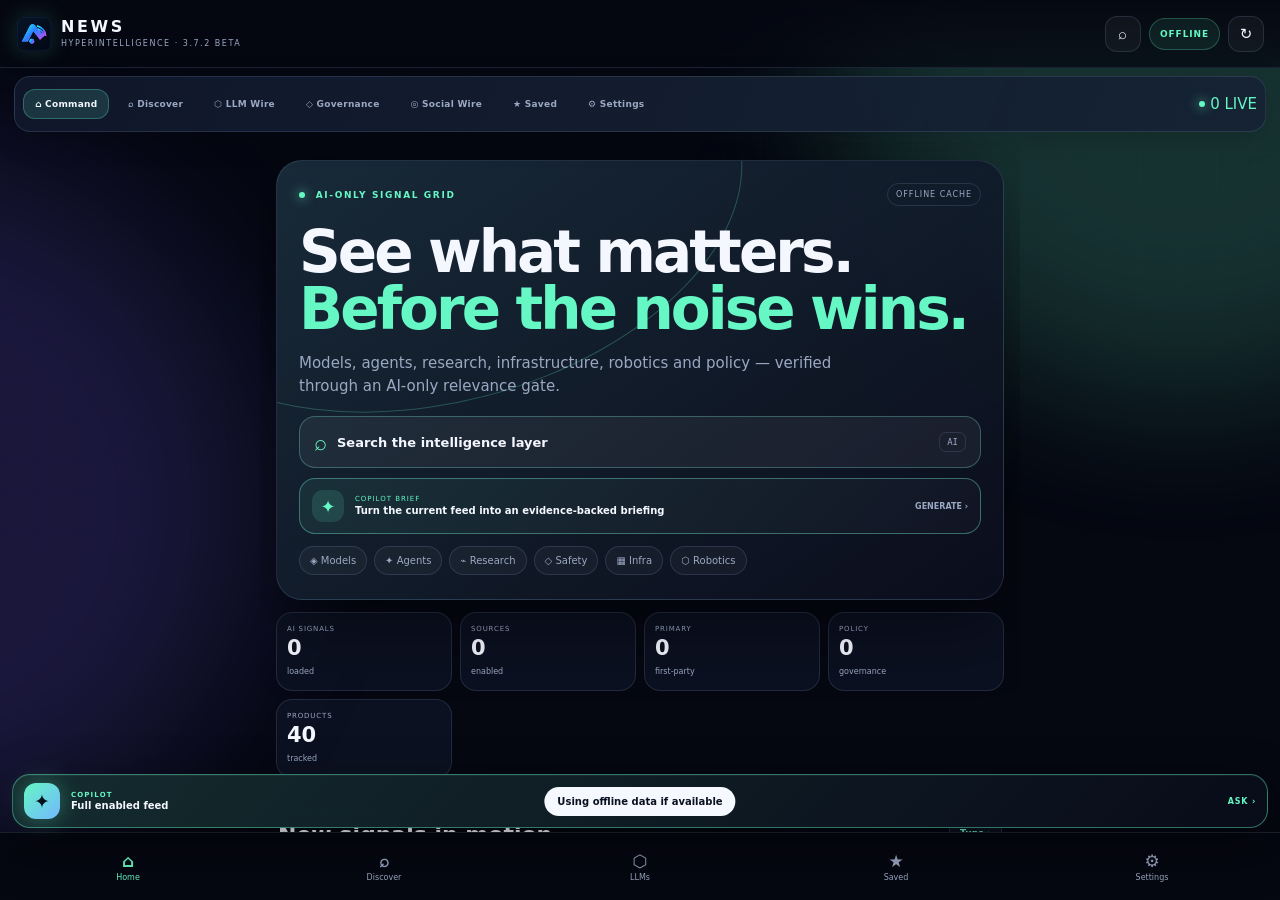
==== commit 7cf4aee3: "fix: restore readable single navigation and ship 3.7.2" ====
--- a/android/app/src/main/assets/index.html
+++ b/android/app/src/main/assets/index.html
@@ -4,7 +4,7 @@
   <meta charset="utf-8">
   <meta name="viewport" content="width=device-width,initial-scale=1,viewport-fit=cover,user-scalable=no">
   <meta name="theme-color" content="#050711">
-  <title>AI News 3.7.1 · UX Command Center</title>
+  <title>AI News 3.7.2 · UX Command Center</title>
   <link id="app-css" rel="stylesheet" href="app.css">
   <link id="ux-v31-css" rel="stylesheet" href="ux-v31.css">
   <link id="ux-v32-css" rel="stylesheet" href="ux-v32.css">
--- a/android/app/src/main/assets/readability-fix.css
+++ b/android/app/src/main/assets/readability-fix.css
@@ -36,3 +36,11 @@
 body[data-theme="modern-news"] .appbar,body[data-theme="modern-news"] .swipe-tabs,body[data-theme="modern-news"] .bottom-nav,body[data-theme="newspaper-old"] .appbar,body[data-theme="newspaper-old"] .swipe-tabs,body[data-theme="newspaper-old"] .bottom-nav,body[data-theme="paper-light"] .appbar,body[data-theme="paper-light"] .swipe-tabs,body[data-theme="paper-light"] .bottom-nav,body[data-theme="arctic-light"] .appbar,body[data-theme="arctic-light"] .swipe-tabs,body[data-theme="arctic-light"] .bottom-nav,body[data-theme="kawaii-plush"] .appbar,body[data-theme="kawaii-plush"] .swipe-tabs,body[data-theme="kawaii-plush"] .bottom-nav,body[data-theme="kawaii-candy"] .appbar,body[data-theme="kawaii-candy"] .swipe-tabs,body[data-theme="kawaii-candy"] .bottom-nav{background:color-mix(in srgb,var(--panel2) 92%,transparent)!important;color:var(--safe-text)}
 body[data-theme="modern-news"] .fx-grid,body[data-theme="newspaper-old"] .fx-grid,body[data-theme="paper-light"] .fx-grid,body[data-theme="arctic-light"] .fx-grid,body[data-theme="kawaii-plush"] .fx-grid,body[data-theme="kawaii-candy"] .fx-grid{opacity:.08}
 @media(max-width:440px){.briefing-grid{grid-template-columns:1fr}.v32-commandbar{margin-left:10px;margin-right:10px;max-width:calc(100% - 20px)}.news-card{grid-template-columns:88px minmax(0,1fr)}}
+
+/* Single navigation surface + Matrix-safe fixed scrolling. */
+body.ux-v32 #swipeTabs,body.v34-matrix-active #swipeTabs{display:none!important}
+body.ux-v32 .v32-commandbar{position:fixed!important;top:calc(68px + env(safe-area-inset-top,0px) + 8px);left:14px;right:14px;width:auto;max-width:none;margin:0!important;z-index:41;min-height:56px}
+body.ux-v32 .pages{position:fixed!important;top:calc(68px + env(safe-area-inset-top,0px) + 8px + 56px + 10px)!important;bottom:68px!important;left:0!important;right:0!important}
+body.v34-matrix-active .appbar{position:fixed!important;top:0!important;left:0!important;right:0!important}
+body.v34-matrix-active .pages{position:fixed!important;top:calc(68px + env(safe-area-inset-top,0px) + 8px + 56px + 10px)!important;bottom:68px!important;left:0!important;right:0!important}
+body.v34-matrix-active .bottom-nav,body.v34-matrix-active .copilot-fab{position:fixed!important}
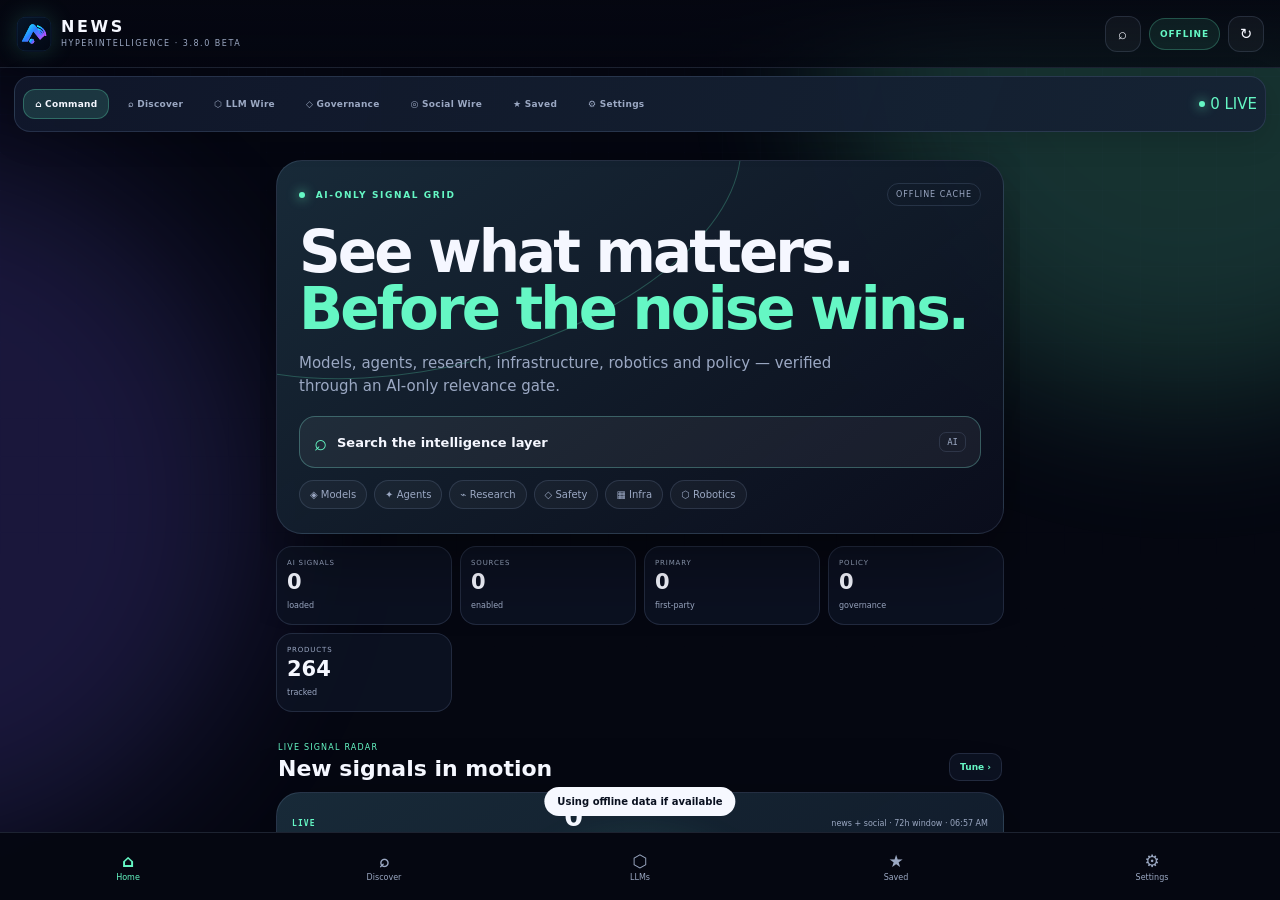
==== commit 02783df0: "feat: remove generative runtime and expand product wire" ====
--- a/android/app/src/main/assets/index.html
+++ b/android/app/src/main/assets/index.html
@@ -4,12 +4,11 @@
   <meta charset="utf-8">
   <meta name="viewport" content="width=device-width,initial-scale=1,viewport-fit=cover,user-scalable=no">
   <meta name="theme-color" content="#050711">
-  <title>AI News 3.7.2 · UX Command Center</title>
+  <title>AI News 3.8.0 · UX Command Center</title>
   <link id="app-css" rel="stylesheet" href="app.css">
   <link id="ux-v31-css" rel="stylesheet" href="ux-v31.css">
   <link id="ux-v32-css" rel="stylesheet" href="ux-v32.css">
   <link id="intelligence-v3-css" rel="stylesheet" href="intelligence-v3.css">
-  <link id="copilot-v2-css" rel="stylesheet" href="copilot-v2.css">
   <link id="theme-radar-css" rel="stylesheet" href="theme-radar.css">
   <link id="source-css" rel="stylesheet" href="source.css">
   <link id="media-css" rel="stylesheet" href="media.css">
@@ -127,7 +126,7 @@
       </section>
 
       <section class="settings-card danger-lite"><header><span>04</span><div><small>RESET</small><h2>Local preferences</h2></div></header><button id="resetSettingsBtn" class="settings-action secondary">Reset interface settings</button></section>
-      <section class="settings-card partner-card"><header><span>05</span><div><small>PARTNER & LEGAL</small><h2>❣️ by KoSch</h2></div></header>
+      <section class="settings-card partner-card"><header><span>07</span><div><small>PARTNER & LEGAL</small><h2>❣️ by KoSch</h2></div></header>
         <a class="kosch-banner" href="https://kosch.cloud/" target="_blank" rel="noopener noreferrer"><img src="branding/kosch-cloud-banner.svg" alt="kosch.cloud — Websim apps, AI creations, music, podcasts and games"></a>
         <div class="partner-copy"><strong>kosch.cloud</strong><span>Websim apps · AI creations · music & podcasts · games · blog · KoSchtube.</span></div>
         <a class="kosch-link" href="https://kosch.cloud/" target="_blank" rel="noopener noreferrer">Visit kosch.cloud ↗</a>
@@ -136,8 +135,6 @@
       </section>
     </div></section>
   </main>
-
-  <button id="copilotFab" class="copilot-fab"><span>✦</span> Copilot</button>
 
   <nav class="bottom-nav" aria-label="Bottom navigation">
     <button data-page="0" class="active"><b>⌂</b><span>Home</span></button>
@@ -151,15 +148,12 @@
 
   <div id="syntaxSheet" class="source-sheet" aria-hidden="true"><div class="source-backdrop" data-close-syntax></div><section class="source-panel syntax-panel"><div class="source-handle"></div><header><div><small>POWER SEARCH</small><h2>⌕ Query syntax</h2></div><button data-close-syntax>×</button></header><div class="syntax-grid"><code>source:OpenAI</code><span>filter publisher/source</span><code>provider:anthropic</code><span>provider ecosystem</span><code>cat:Research</code><span>desk/category</span><code>tag:Agents</code><span>topic tag</span><code>type:official</code><span>provenance class</span><code>after:2026-09-01</code><span>published after date</span><code>before:2026-09-15</code><span>published before date</span><code>is:primary</code><span>primary/official only</span><code>is:saved</code><span>bookmarked stories</span><code>-funding</code><span>exclude a term</span><code>"reasoning model"</code><span>exact phrase</span></div></section></div>
 
-  <div id="chatSheet" class="chat-sheet" aria-hidden="true"><div class="sheet-backdrop" data-close-chat></div><section class="sheet-panel"><div class="sheet-handle"></div><header><div><small>ARTICLE INTELLIGENCE</small><h2>✦ AI News Copilot</h2></div><button data-close-chat>×</button></header><div id="chatContext" class="chat-context"></div><div id="chatMessages" class="chat-messages"></div><div class="quick-row"><button data-q="Summarize why this matters.">Why it matters</button><button data-q="Find related stories and competing providers.">Related</button><button data-q="What are the compliance, safety or ethics implications?">Risk & policy</button></div><form id="chatForm"><textarea id="chatInput" rows="2" placeholder="Ask about this story or the current filtered AI feed…"></textarea><button type="submit">↑</button></form><details class="model-settings"><summary>Local Research Mode · free and API-free (optional connected model)</summary><p class="cp-local-note">The built-in mode discusses the loaded AI news locally without an API key. A connected model is optional and never required.</p><input id="llmEndpoint" placeholder="https://…/v1/chat/completions"><input id="llmModel" placeholder="model-name"><input id="llmToken" type="password" placeholder="session token"><label><input id="llmEnabled" type="checkbox"> Use connected model</label></details></section></div>
-
   <div id="toast" class="toast"></div>
   <script id="app-js" src="app.js"></script>
   <script id="media-js" src="media.js"></script>
   <script id="ux-v31-js" src="ux-v31.js"></script>
   <script id="ux-v32-js" src="ux-v32.js"></script>
   <script id="intelligence-v3-js" src="intelligence-v3.js"></script>
-  <script id="copilot-v2-js" src="copilot-v2.js"></script>
   <script id="theme-radar-js" src="theme-radar.js"></script>
 </body>
 </html>
--- a/android/app/src/main/assets/app.css
+++ b/android/app/src/main/assets/app.css
@@ -1,4 +1,4 @@
-:root{--accent:#65f7c4;--bg:#050711;--panel:rgba(13,17,34,.78);--panel2:rgba(18,24,46,.92);--text:#f5f8ff;--muted:#92a0bd;--line:rgba(164,185,230,.14);--shadow:0 24px 70px rgba(0,0,0,.35);--fontScale:1;font-family:Inter,ui-sans-serif,system-ui,-apple-system,BlinkMacSystemFont,"Segoe UI",sans-serif;color-scheme:dark}*{box-sizing:border-box}html,body{margin:0;width:100%;height:100%;overflow:hidden}body{background:var(--bg);color:var(--text);font-size:calc(15px*var(--fontScale));-webkit-tap-highlight-color:transparent}.fx-grid{position:fixed;inset:0;pointer-events:none;opacity:.18;background-image:linear-gradient(rgba(117,156,255,.08) 1px,transparent 1px),linear-gradient(90deg,rgba(117,156,255,.08) 1px,transparent 1px);background-size:38px 38px;mask-image:linear-gradient(to bottom,#000,transparent 85%)}.fx-orb{position:fixed;width:55vw;height:55vw;border-radius:50%;filter:blur(80px);opacity:.18;pointer-events:none}.fx-a{background:var(--accent);top:-24vw;right:-20vw}.fx-b{background:#7a67ff;bottom:5vh;left:-35vw}.appbar{height:68px;padding:env(safe-area-inset-top) 16px 0;display:flex;align-items:center;justify-content:space-between;position:fixed;z-index:40;top:0;left:0;right:0;background:linear-gradient(to bottom,rgba(5,7,17,.96),rgba(5,7,17,.72));backdrop-filter:blur(20px);border-bottom:1px solid var(--line)}button,input,select,textarea{font:inherit}.brand{display:flex;align-items:center;gap:9px;border:0;background:none;color:inherit;padding:0}.brandmark{width:36px;height:36px;border:1px solid color-mix(in srgb,var(--accent) 50%,transparent);border-radius:12px;display:grid;place-items:center;font-weight:900;color:var(--accent);box-shadow:inset 0 0 20px color-mix(in srgb,var(--accent) 10%,transparent)}.brand span:last-child{display:grid;text-align:left;line-height:1}.brand strong{font-size:16px;letter-spacing:.16em}.brand small{font-size:8px;letter-spacing:.19em;color:var(--muted);margin-top:5px}.app-actions{display:flex;align-items:center;gap:8px}.round-btn{width:36px;height:36px;border-radius:12px;border:1px solid var(--line);background:rgba(255,255,255,.04);color:var(--text)}.round-btn.loading{animation:spin 1s linear infinite}.live-pill{height:32px;padding:0 10px;border-radius:999px;border:1px solid color-mix(in srgb,var(--accent) 25%,transparent);background:color-mix(in srgb,var(--accent) 8%,transparent);display:flex;align-items:center;gap:6px;color:var(--accent);font-size:9px;font-weight:800;letter-spacing:.1em}.live-pill i{width:6px;height:6px;border-radius:50%;background:var(--accent);box-shadow:0 0 12px var(--accent)}.swipe-tabs{position:fixed;z-index:39;top:68px;left:0;right:0;height:46px;display:flex;overflow-x:auto;scrollbar-width:none;padding:0 10px;background:rgba(5,7,17,.76);backdrop-filter:blur(16px);border-bottom:1px solid var(--line)}.swipe-tabs::-webkit-scrollbar{display:none}.swipe-tabs button{flex:0 0 auto;border:0;background:none;color:var(--muted);padding:0 14px;font-size:12px;font-weight:700;position:relative}.swipe-tabs button.active{color:var(--text)}.swipe-tabs button.active:after{content:"";position:absolute;left:14px;right:14px;bottom:0;height:2px;background:var(--accent);box-shadow:0 0 12px var(--accent)}.pages{position:fixed;top:114px;bottom:68px;left:0;right:0;display:flex;overflow-x:auto;overflow-y:hidden;scroll-snap-type:x mandatory;scroll-behavior:smooth;scrollbar-width:none}.pages::-webkit-scrollbar{display:none}.page{min-width:100%;height:100%;overflow-y:auto;overscroll-behavior-y:contain;scroll-snap-align:start}.page-inner{padding:18px 16px 42px;max-width:760px;margin:auto}.eyebrow{font-size:9px;letter-spacing:.18em;text-transform:uppercase;color:var(--accent);font-weight:800}.eyebrow i{display:inline-block;width:6px;height:6px;background:var(--accent);border-radius:50%;margin-right:6px;box-shadow:0 0 12px var(--accent)}.command-hero{border:1px solid var(--line);border-radius:26px;padding:22px;background:linear-gradient(145deg,color-mix(in srgb,var(--accent) 8%,var(--panel2)),rgba(11,14,29,.92));box-shadow:var(--shadow);position:relative;overflow:hidden}.command-hero:before{content:"";position:absolute;inset:-30% 35% 45% -20%;border:1px solid color-mix(in srgb,var(--accent) 25%,transparent);border-radius:50%;transform:rotate(-15deg)}.hero-top{display:flex;justify-content:space-between;align-items:center;position:relative}.sync-chip{font-size:8px;letter-spacing:.12em;color:var(--muted);padding:6px 8px;border:1px solid var(--line);border-radius:999px}.command-hero h1{font-size:clamp(34px,10vw,58px);line-height:.98;letter-spacing:-.05em;margin:18px 0 14px;position:relative}.command-hero h1 em{font-style:normal;color:var(--accent)}.command-hero p{color:var(--muted);line-height:1.55;margin:0 0 18px;max-width:560px;position:relative}.command-search{width:100%;height:52px;border-radius:16px;border:1px solid color-mix(in srgb,var(--accent) 20%,var(--line));background:rgba(255,255,255,.055);color:var(--text);display:flex;align-items:center;gap:10px;padding:0 14px;text-align:left;position:relative}.command-search span{font-size:22px;color:var(--accent)}.command-search b{flex:1;font-size:13px}.command-search kbd{border:1px solid var(--line);border-radius:7px;padding:4px 7px;color:var(--muted);font-size:9px}.topic-launcher{display:flex;gap:7px;overflow-x:auto;margin-top:12px;padding-bottom:2px;position:relative}.topic-launcher button{flex:0 0 auto;border:1px solid var(--line);background:rgba(255,255,255,.035);color:var(--muted);border-radius:999px;padding:8px 10px;font-size:10px}.metrics{display:grid;grid-template-columns:repeat(4,1fr);gap:8px;margin:12px 0 24px}.metric{min-width:0;border:1px solid var(--line);background:var(--panel);border-radius:16px;padding:12px 10px}.metric small{font-size:7px;letter-spacing:.12em;color:var(--muted);display:block}.metric strong{display:block;font-size:21px;margin-top:3px}.metric span{font-size:8px;color:var(--muted)}.section-title{display:flex;justify-content:space-between;align-items:end;margin:24px 2px 11px}.section-title small{color:var(--accent);font-size:8px;letter-spacing:.15em}.section-title h2{margin:2px 0 0;font-size:22px}.section-title button{border:0;background:none;color:var(--muted);font-size:11px}.feature-card,.news-card{border:1px solid var(--line);background:var(--panel);border-radius:22px;overflow:hidden;box-shadow:0 16px 45px rgba(0,0,0,.18)}.feature-visual,.card-visual{height:118px;position:relative;display:flex;align-items:center;justify-content:center;background:radial-gradient(circle at 30% 30%,hsla(var(--h),90%,60%,.26),transparent 40%),linear-gradient(135deg,rgba(85,217,255,.09),rgba(169,147,255,.08));overflow:hidden}.feature-visual:after,.card-visual:after{content:"";position:absolute;inset:0;background:linear-gradient(90deg,transparent 49%,rgba(255,255,255,.05) 50%,transparent 51%),linear-gradient(transparent 49%,rgba(255,255,255,.04) 50%,transparent 51%);background-size:30px 30px}.feature-visual>span,.card-visual>span{position:absolute;left:12px;top:10px;font-size:8px;letter-spacing:.13em;color:var(--muted)}.feature-visual strong,.card-visual strong{font-size:48px;letter-spacing:-.08em;color:hsl(var(--h) 85% 72%);text-shadow:0 0 28px hsla(var(--h),90%,60%,.3)}.feature-visual i,.card-visual i{position:absolute;right:10px;bottom:9px;font-style:normal;font-size:7px;letter-spacing:.14em;color:var(--accent)}.feature-body,.news-body{padding:16px}.meta{display:flex;flex-wrap:wrap;gap:6px;align-items:center;color:var(--muted);font-size:9px;text-transform:uppercase;letter-spacing:.04em}.confidence,.monitor{color:var(--accent);border:1px solid color-mix(in srgb,var(--accent) 25%,transparent);padding:2px 5px;border-radius:6px}.feature-body h3,.news-body h3{font-size:19px;line-height:1.2;letter-spacing:-.02em;margin:10px 0}.feature-body p,.news-body p{color:var(--muted);line-height:1.5;font-size:12px;margin:0 0 13px}.actions{display:flex;gap:7px}.actions button{border:1px solid var(--line);background:rgba(255,255,255,.04);color:var(--text);border-radius:10px;padding:8px 10px;font-size:10px}.actions button.primary{background:color-mix(in srgb,var(--accent) 12%,transparent);border-color:color-mix(in srgb,var(--accent) 28%,transparent);color:var(--accent)}.briefing-grid{display:grid;grid-template-columns:1fr 1fr;gap:8px}.brief-card{border:1px solid var(--line);border-radius:16px;background:var(--panel);padding:12px;text-align:left;color:var(--text);min-height:112px}.brief-card small{color:var(--accent);font-size:8px;letter-spacing:.12em}.brief-card strong{display:-webkit-box;-webkit-line-clamp:3;-webkit-box-orient:vertical;overflow:hidden;font-size:12px;line-height:1.35;margin:7px 0}.brief-card span{font-size:8px;color:var(--muted)}.provider-strip{display:flex;gap:9px;overflow-x:auto;padding-bottom:5px}.mini-provider{flex:0 0 126px;border:1px solid var(--line);border-radius:17px;background:var(--panel);color:var(--text);padding:11px;text-align:left}.mini-provider>span{width:30px;height:30px;display:grid;place-items:center;border-radius:10px;background:hsla(var(--h),80%,60%,.12);color:hsl(var(--h) 85% 72%);font-weight:900}.mini-provider strong{display:block;font-size:11px;margin:8px 0 3px}.mini-provider small{color:var(--muted);font-size:8px}.page-heading{margin:5px 2px 18px}.page-heading h1{font-size:34px;margin:5px 0 6px;letter-spacing:-.045em}.page-heading p{color:var(--muted);font-size:12px;line-height:1.5;margin:0}.search-shell{position:sticky;top:0;z-index:12;padding:6px 0 9px;background:linear-gradient(var(--bg) 78%,transparent)}.search{height:54px;border:1px solid color-mix(in srgb,var(--accent) 22%,var(--line));border-radius:17px;background:var(--panel2);display:flex;align-items:center;gap:10px;padding:0 12px;box-shadow:0 14px 35px rgba(0,0,0,.18)}.search>span{color:var(--accent);font-size:23px}.search input{flex:1;min-width:0;border:0;outline:0;background:none;color:var(--text);font-size:13px}.search input::placeholder{color:#6f7c98}.search button{border:0;background:none;color:var(--muted);font-size:20px}.search-hints{display:flex;gap:5px;overflow-x:auto;margin-top:7px}.search-hints button{flex:0 0 auto;border:1px solid var(--line);background:rgba(255,255,255,.025);color:var(--muted);border-radius:8px;padding:5px 7px;font-size:8px;font-family:ui-monospace,SFMono-Regular,Consolas,monospace}.control-ribbon{display:grid;grid-template-columns:1fr 1fr 1fr auto;gap:6px;margin:4px 0 8px}.control-ribbon label{border:1px solid var(--line);border-radius:12px;background:var(--panel);padding:7px 8px;font-size:7px;color:var(--muted);text-transform:uppercase;letter-spacing:.1em}.control-ribbon select{display:block;width:100%;border:0;background:none;color:var(--text);font-size:10px;font-weight:700;outline:0;padding:1px 0}.control-ribbon option,.setting-row option,.widget-mode-list option{background:#11172b;color:#fff}.ribbon-btn{border:1px solid var(--line);background:var(--panel);color:var(--text);border-radius:12px;padding:0 9px;font-size:9px}.source-manager-btn{width:100%;border:1px solid var(--line);border-radius:15px;background:linear-gradient(90deg,color-mix(in srgb,var(--accent) 8%,var(--panel)),var(--panel));color:var(--text);display:flex;align-items:center;gap:10px;padding:11px 12px;text-align:left}.source-manager-btn>span{color:var(--accent);font-size:20px}.source-manager-btn div{flex:1}.source-manager-btn small{display:block;font-size:7px;color:var(--muted);letter-spacing:.12em}.source-manager-btn strong{font-size:11px}.source-manager-btn b{font-size:9px;color:var(--muted)}.active-filters{display:flex;gap:5px;overflow-x:auto;margin:8px 0}.active-filters:empty{display:none}.active-filters button{flex:0 0 auto;border:1px solid color-mix(in srgb,var(--accent) 24%,var(--line));background:color-mix(in srgb,var(--accent) 7%,transparent);color:var(--text);border-radius:999px;padding:6px 8px;font-size:8px}.active-filters small{color:var(--accent);margin-right:4px}.chip-row{display:flex;gap:6px;overflow-x:auto;padding:6px 0;max-height:100px;transition:max-height .25s ease}.chip-row.collapsed{max-height:0;padding:0;overflow:hidden}.chip-row button{flex:0 0 auto;border:1px solid var(--line);background:rgba(255,255,255,.025);color:var(--muted);border-radius:999px;padding:7px 10px;font-size:9px}.chip-row button.active{color:var(--accent);border-color:color-mix(in srgb,var(--accent) 40%,transparent);background:color-mix(in srgb,var(--accent) 8%,transparent)}.filter-caption{border:0;background:none;color:var(--muted);padding:8px 2px 2px;font-size:9px}.filter-caption span{color:var(--accent)}.result-head{display:flex;justify-content:space-between;align-items:end;margin:12px 2px 9px}.result-head small{display:block;color:var(--muted);font-size:7px;letter-spacing:.12em}.result-head strong{font-size:13px}.result-head button{border:0;background:none;color:var(--accent);font-size:9px}.news-list{display:grid;gap:10px}.news-card{display:grid;grid-template-columns:104px 1fr}.news-card .card-visual{height:auto;min-height:168px}.news-card .card-visual strong{font-size:31px}.news-body{padding:13px}.news-body h3{font-size:15px;margin:8px 0}.news-body p{font-size:10px;-webkit-line-clamp:3;display:-webkit-box;-webkit-box-orient:vertical;overflow:hidden}.tagline{display:flex;gap:4px;overflow:hidden;margin:8px 0}.tagline span{font-size:7px;padding:3px 5px;border-radius:6px;background:rgba(255,255,255,.045);color:var(--muted);white-space:nowrap}.provider-grid{display:grid;grid-template-columns:1fr 1fr;gap:9px}.provider-card{min-height:210px;border:1px solid var(--line);border-radius:20px;background:radial-gradient(circle at 15% 10%,hsla(var(--h),80%,60%,.15),transparent 40%),var(--panel);color:var(--text);padding:14px;text-align:left;display:flex;flex-direction:column}.provider-card .logo{width:42px;height:42px;border-radius:13px;background:hsla(var(--h),80%,60%,.11);color:hsl(var(--h) 85% 72%);display:grid;place-items:center;font-weight:900}.provider-card-top{display:flex;justify-content:space-between;margin-top:9px}.provider-card-top small{color:var(--muted);font-size:8px}.provider-card-top b{font-size:10px;color:var(--accent)}.provider-card h3{margin:4px 0;font-size:17px}.provider-card p{font-size:9px;color:var(--muted);line-height:1.4}.provider-card .latest{font-size:9px;line-height:1.35;color:#cdd5e8;display:-webkit-box;-webkit-line-clamp:3;-webkit-box-orient:vertical;overflow:hidden;margin:auto 0 8px}.provider-card .count{font-size:8px;color:var(--accent)}.gov-hero{border:1px solid var(--line);border-radius:22px;background:var(--panel);padding:15px;display:grid;grid-template-columns:120px 1fr;gap:14px;align-items:center}.radar{width:112px;height:112px;border-radius:50%;border:1px solid color-mix(in srgb,var(--accent) 30%,transparent);position:relative;background:repeating-radial-gradient(circle,transparent 0 18px,color-mix(in srgb,var(--accent) 12%,transparent) 19px 20px)}.radar i{position:absolute;inset:50% 50% 0 50%;border-top:1px solid var(--accent);transform-origin:0 0;animation:sweep 4s linear infinite}.radar b,.radar span,.radar em{position:absolute;font-style:normal;font-size:7px;color:var(--accent)}.radar b{top:18px;right:16px}.radar span{bottom:25px;left:10px}.radar em{bottom:12px;right:20px}.gov-hero small{color:var(--accent);font-size:7px;letter-spacing:.12em}.gov-hero strong{display:block;font-size:16px;margin:5px 0}.gov-hero p{font-size:9px;color:var(--muted);line-height:1.4}.gov-links{display:grid;grid-template-columns:1fr 1fr;gap:8px;margin:10px 0}.gov-card{border:1px solid var(--line);border-radius:14px;background:var(--panel);color:var(--text);padding:11px;text-align:left}.gov-card small{color:var(--accent);font-size:7px}.gov-card strong{display:block;font-size:11px;margin:3px 0}.gov-card span{font-size:8px;color:var(--muted)}.social-list{display:grid;grid-template-columns:1fr 1fr;gap:8px}.social-card{border:1px solid var(--line);border-radius:15px;background:var(--panel);color:var(--text);padding:11px;display:flex;gap:9px;text-align:left}.social-icon{width:34px;height:34px;border-radius:11px;border:1px solid var(--line);display:grid;place-items:center;color:var(--accent);font-weight:900}.social-card small{display:block;color:var(--muted);font-size:7px}.social-card strong{display:block;font-size:11px;margin:2px 0}.social-card div span{font-size:8px;color:var(--accent)}.settings-page{padding-bottom:70px}.settings-card{border:1px solid var(--line);border-radius:22px;background:var(--panel);overflow:hidden;margin-bottom:12px}.settings-card>header{display:flex;gap:11px;align-items:center;padding:15px;border-bottom:1px solid var(--line)}.settings-card>header>span{width:34px;height:34px;border-radius:11px;display:grid;place-items:center;background:color-mix(in srgb,var(--accent) 10%,transparent);color:var(--accent);font-size:10px;font-weight:900}.settings-card header small{color:var(--accent);font-size:7px;letter-spacing:.13em}.settings-card h2{font-size:16px;margin:2px 0}.setting-row,.switch-row{min-height:58px;padding:11px 14px;border-bottom:1px solid var(--line);display:flex;align-items:center;justify-content:space-between;gap:12px}.setting-row.column{align-items:flex-start;flex-direction:column}.setting-row strong,.switch-row strong{display:block;font-size:11px}.setting-row small,.switch-row small{display:block;color:var(--muted);font-size:8px;margin-top:3px;line-height:1.3}.setting-row select,.widget-mode-list select{max-width:145px;border:1px solid var(--line);border-radius:10px;background:rgba(255,255,255,.04);color:var(--text);padding:7px;font-size:9px}.setting-row input[type=range]{width:135px;accent-color:var(--accent)}.switch-row{position:relative}.switch-row input{position:absolute;opacity:0}.switch-row i{width:38px;height:22px;border-radius:999px;background:#2b3144;border:1px solid var(--line);position:relative;transition:.2s}.switch-row i:after{content:"";position:absolute;width:16px;height:16px;border-radius:50%;background:#fff;top:2px;left:2px;transition:.2s}.switch-row input:checked+i{background:color-mix(in srgb,var(--accent) 42%,#1b2530);border-color:var(--accent)}.switch-row input:checked+i:after{transform:translateX(16px)}.accent-picker{display:flex;gap:9px}.accent-picker button{width:30px;height:30px;border-radius:50%;border:2px solid transparent}.accent-picker button.active{outline:2px solid var(--text);outline-offset:2px}.accent-picker button[data-accent=mint]{background:#65f7c4}.accent-picker button[data-accent=cyan]{background:#55d9ff}.accent-picker button[data-accent=violet]{background:#a993ff}.accent-picker button[data-accent=magenta]{background:#ff78c8}.accent-picker button[data-accent=amber]{background:#ffbf5b}.widget-mode-title{padding:13px 14px 6px}.widget-mode-title strong{display:block;font-size:11px}.widget-mode-title small{color:var(--muted);font-size:8px}.widget-mode-list{padding:0 14px 10px}.widget-mode-list label{display:flex;align-items:center;justify-content:space-between;gap:10px;padding:7px 0;border-bottom:1px dashed var(--line);font-size:9px}.settings-action{width:calc(100% - 28px);margin:8px 14px 14px;border:1px solid color-mix(in srgb,var(--accent) 35%,var(--line));background:color-mix(in srgb,var(--accent) 10%,transparent);color:var(--accent);border-radius:12px;padding:11px;font-size:10px;font-weight:800}.settings-action.secondary{color:var(--muted);border-color:var(--line);background:rgba(255,255,255,.025)}.bottom-nav{position:fixed;z-index:42;bottom:0;left:0;right:0;height:68px;padding-bottom:env(safe-area-inset-bottom);display:grid;grid-template-columns:repeat(5,1fr);background:rgba(6,8,18,.94);backdrop-filter:blur(22px);border-top:1px solid var(--line)}.bottom-nav button{border:0;background:none;color:var(--muted);display:grid;place-content:center;gap:2px}.bottom-nav b{font-size:17px}.bottom-nav span{font-size:8px}.bottom-nav button.active{color:var(--accent)}.copilot-fab{position:fixed;z-index:38;right:14px;bottom:79px;border:1px solid color-mix(in srgb,var(--accent) 40%,transparent);border-radius:999px;background:linear-gradient(120deg,color-mix(in srgb,var(--accent) 18%,#11162a),#11162a);color:var(--text);box-shadow:0 12px 35px rgba(0,0,0,.35);padding:10px 13px;font-size:10px;font-weight:800}.copilot-fab span{color:var(--accent)}.empty{border:1px dashed var(--line);border-radius:16px;padding:24px;text-align:center;color:var(--muted);display:grid;gap:5px}.empty strong{color:var(--text)}.toast{position:fixed;z-index:100;left:50%;bottom:84px;transform:translate(-50%,20px);opacity:0;background:#f6f8ff;color:#09101f;border-radius:999px;padding:9px 13px;font-size:10px;font-weight:800;transition:.2s;pointer-events:none;white-space:nowrap}.toast.show{opacity:1;transform:translate(-50%,0)}body[data-cards=compact] .news-card{grid-template-columns:70px 1fr}body[data-cards=compact] .card-visual{min-height:120px}body[data-cards=compact] .news-body p,body[data-cards=compact] .tagline{display:none}body[data-cards=headline] .news-card{display:block}body[data-cards=headline] .card-visual,body[data-cards=headline] .news-body p,body[data-cards=headline] .tagline{display:none}body[data-cards=headline] .news-body{padding:12px}body.hide-summaries .feature-body p,body.hide-summaries .news-body p{display:none}body.hide-visuals .feature-visual,body.hide-visuals .card-visual{display:none}body.hide-visuals .news-card{display:block}body[data-density=compact] .page-inner{padding-left:11px;padding-right:11px}body[data-density=compact] .news-list{gap:6px}body[data-density=compact] .feature-body,body[data-density=compact] .news-body{padding:10px}body[data-density=roomy] .page-inner{padding-left:20px;padding-right:20px}body[data-density=roomy] .news-list{gap:14px}body[data-density=roomy] .feature-body,body[data-density=roomy] .news-body{padding:19px}body[data-theme=black]{--bg:#000;--panel:rgba(8,8,10,.94);--panel2:#08090c;--line:rgba(255,255,255,.11)}body[data-theme=light]{--bg:#f3f6fb;--panel:rgba(255,255,255,.9);--panel2:#fff;--text:#101527;--muted:#65708a;--line:rgba(31,45,76,.12);--shadow:0 20px 60px rgba(39,56,90,.1);color-scheme:light}body[data-theme=light] .appbar,body[data-theme=light] .swipe-tabs{background:rgba(246,248,252,.9)}body[data-theme=light] .bottom-nav{background:rgba(255,255,255,.94)}body[data-theme=light] .fx-grid{opacity:.08}body[data-motion=reduced] *,body[data-motion=off] *{animation-duration:.001ms!important;transition-duration:.001ms!important}body[data-motion=off] .fx-orb,body[data-motion=off] .fx-grid{display:none}@keyframes spin{to{transform:rotate(360deg)}}@keyframes sweep{to{transform:rotate(360deg)}}@media(max-width:390px){.metrics{grid-template-columns:1fr 1fr}.control-ribbon{grid-template-columns:1fr 1fr}.ribbon-btn{min-height:42px}.provider-grid{grid-template-columns:1fr}.gov-hero{grid-template-columns:96px 1fr}.radar{width:90px;height:90px}.social-list{grid-template-columns:1fr}.news-card{grid-template-columns:88px 1fr}.command-hero{padding:18px}.command-hero h1{font-size:34px}}
+:root{--accent:#65f7c4;--bg:#050711;--panel:rgba(13,17,34,.78);--panel2:rgba(18,24,46,.92);--text:#f5f8ff;--muted:#92a0bd;--line:rgba(164,185,230,.14);--shadow:0 24px 70px rgba(0,0,0,.35);--fontScale:1;font-family:Inter,ui-sans-serif,system-ui,-apple-system,BlinkMacSystemFont,"Segoe UI",sans-serif;color-scheme:dark}*{box-sizing:border-box}html,body{margin:0;width:100%;height:100%;overflow:hidden}body{background:var(--bg);color:var(--text);font-size:calc(15px*var(--fontScale));-webkit-tap-highlight-color:transparent}.fx-grid{position:fixed;inset:0;pointer-events:none;opacity:.18;background-image:linear-gradient(rgba(117,156,255,.08) 1px,transparent 1px),linear-gradient(90deg,rgba(117,156,255,.08) 1px,transparent 1px);background-size:38px 38px;mask-image:linear-gradient(to bottom,#000,transparent 85%)}.fx-orb{position:fixed;width:55vw;height:55vw;border-radius:50%;filter:blur(80px);opacity:.18;pointer-events:none}.fx-a{background:var(--accent);top:-24vw;right:-20vw}.fx-b{background:#7a67ff;bottom:5vh;left:-35vw}.appbar{height:68px;padding:env(safe-area-inset-top) 16px 0;display:flex;align-items:center;justify-content:space-between;position:fixed;z-index:40;top:0;left:0;right:0;background:linear-gradient(to bottom,rgba(5,7,17,.96),rgba(5,7,17,.72));backdrop-filter:blur(20px);border-bottom:1px solid var(--line)}button,input,select,textarea{font:inherit}.brand{display:flex;align-items:center;gap:9px;border:0;background:none;color:inherit;padding:0}.brandmark{width:36px;height:36px;border:1px solid color-mix(in srgb,var(--accent) 50%,transparent);border-radius:12px;display:grid;place-items:center;font-weight:900;color:var(--accent);box-shadow:inset 0 0 20px color-mix(in srgb,var(--accent) 10%,transparent)}.brand span:last-child{display:grid;text-align:left;line-height:1}.brand strong{font-size:16px;letter-spacing:.16em}.brand small{font-size:8px;letter-spacing:.19em;color:var(--muted);margin-top:5px}.app-actions{display:flex;align-items:center;gap:8px}.round-btn{width:36px;height:36px;border-radius:12px;border:1px solid var(--line);background:rgba(255,255,255,.04);color:var(--text)}.round-btn.loading{animation:spin 1s linear infinite}.live-pill{height:32px;padding:0 10px;border-radius:999px;border:1px solid color-mix(in srgb,var(--accent) 25%,transparent);background:color-mix(in srgb,var(--accent) 8%,transparent);display:flex;align-items:center;gap:6px;color:var(--accent);font-size:9px;font-weight:800;letter-spacing:.1em}.live-pill i{width:6px;height:6px;border-radius:50%;background:var(--accent);box-shadow:0 0 12px var(--accent)}.swipe-tabs{position:fixed;z-index:39;top:68px;left:0;right:0;height:46px;display:flex;overflow-x:auto;scrollbar-width:none;padding:0 10px;background:rgba(5,7,17,.76);backdrop-filter:blur(16px);border-bottom:1px solid var(--line)}.swipe-tabs::-webkit-scrollbar{display:none}.swipe-tabs button{flex:0 0 auto;border:0;background:none;color:var(--muted);padding:0 14px;font-size:12px;font-weight:700;position:relative}.swipe-tabs button.active{color:var(--text)}.swipe-tabs button.active:after{content:"";position:absolute;left:14px;right:14px;bottom:0;height:2px;background:var(--accent);box-shadow:0 0 12px var(--accent)}.pages{position:fixed;top:114px;bottom:68px;left:0;right:0;display:flex;overflow-x:auto;overflow-y:hidden;scroll-snap-type:x mandatory;scroll-behavior:smooth;scrollbar-width:none}.pages::-webkit-scrollbar{display:none}.page{min-width:100%;height:100%;overflow-y:auto;overscroll-behavior-y:contain;scroll-snap-align:start}.page-inner{padding:18px 16px 42px;max-width:760px;margin:auto}.eyebrow{font-size:9px;letter-spacing:.18em;text-transform:uppercase;color:var(--accent);font-weight:800}.eyebrow i{display:inline-block;width:6px;height:6px;background:var(--accent);border-radius:50%;margin-right:6px;box-shadow:0 0 12px var(--accent)}.command-hero{border:1px solid var(--line);border-radius:26px;padding:22px;background:linear-gradient(145deg,color-mix(in srgb,var(--accent) 8%,var(--panel2)),rgba(11,14,29,.92));box-shadow:var(--shadow);position:relative;overflow:hidden}.command-hero:before{content:"";position:absolute;inset:-30% 35% 45% -20%;border:1px solid color-mix(in srgb,var(--accent) 25%,transparent);border-radius:50%;transform:rotate(-15deg)}.hero-top{display:flex;justify-content:space-between;align-items:center;position:relative}.sync-chip{font-size:8px;letter-spacing:.12em;color:var(--muted);padding:6px 8px;border:1px solid var(--line);border-radius:999px}.command-hero h1{font-size:clamp(34px,10vw,58px);line-height:.98;letter-spacing:-.05em;margin:18px 0 14px;position:relative}.command-hero h1 em{font-style:normal;color:var(--accent)}.command-hero p{color:var(--muted);line-height:1.55;margin:0 0 18px;max-width:560px;position:relative}.command-search{width:100%;height:52px;border-radius:16px;border:1px solid color-mix(in srgb,var(--accent) 20%,var(--line));background:rgba(255,255,255,.055);color:var(--text);display:flex;align-items:center;gap:10px;padding:0 14px;text-align:left;position:relative}.command-search span{font-size:22px;color:var(--accent)}.command-search b{flex:1;font-size:13px}.command-search kbd{border:1px solid var(--line);border-radius:7px;padding:4px 7px;color:var(--muted);font-size:9px}.topic-launcher{display:flex;gap:7px;overflow-x:auto;margin-top:12px;padding-bottom:2px;position:relative}.topic-launcher button{flex:0 0 auto;border:1px solid var(--line);background:rgba(255,255,255,.035);color:var(--muted);border-radius:999px;padding:8px 10px;font-size:10px}.metrics{display:grid;grid-template-columns:repeat(4,1fr);gap:8px;margin:12px 0 24px}.metric{min-width:0;border:1px solid var(--line);background:var(--panel);border-radius:16px;padding:12px 10px}.metric small{font-size:7px;letter-spacing:.12em;color:var(--muted);display:block}.metric strong{display:block;font-size:21px;margin-top:3px}.metric span{font-size:8px;color:var(--muted)}.section-title{display:flex;justify-content:space-between;align-items:end;margin:24px 2px 11px}.section-title small{color:var(--accent);font-size:8px;letter-spacing:.15em}.section-title h2{margin:2px 0 0;font-size:22px}.section-title button{border:0;background:none;color:var(--muted);font-size:11px}.feature-card,.news-card{border:1px solid var(--line);background:var(--panel);border-radius:22px;overflow:hidden;box-shadow:0 16px 45px rgba(0,0,0,.18)}.feature-visual,.card-visual{height:118px;position:relative;display:flex;align-items:center;justify-content:center;background:radial-gradient(circle at 30% 30%,hsla(var(--h),90%,60%,.26),transparent 40%),linear-gradient(135deg,rgba(85,217,255,.09),rgba(169,147,255,.08));overflow:hidden}.feature-visual:after,.card-visual:after{content:"";position:absolute;inset:0;background:linear-gradient(90deg,transparent 49%,rgba(255,255,255,.05) 50%,transparent 51%),linear-gradient(transparent 49%,rgba(255,255,255,.04) 50%,transparent 51%);background-size:30px 30px}.feature-visual>span,.card-visual>span{position:absolute;left:12px;top:10px;font-size:8px;letter-spacing:.13em;color:var(--muted)}.feature-visual strong,.card-visual strong{font-size:48px;letter-spacing:-.08em;color:hsl(var(--h) 85% 72%);text-shadow:0 0 28px hsla(var(--h),90%,60%,.3)}.feature-visual i,.card-visual i{position:absolute;right:10px;bottom:9px;font-style:normal;font-size:7px;letter-spacing:.14em;color:var(--accent)}.feature-body,.news-body{padding:16px}.meta{display:flex;flex-wrap:wrap;gap:6px;align-items:center;color:var(--muted);font-size:9px;text-transform:uppercase;letter-spacing:.04em}.confidence,.monitor{color:var(--accent);border:1px solid color-mix(in srgb,var(--accent) 25%,transparent);padding:2px 5px;border-radius:6px}.feature-body h3,.news-body h3{font-size:19px;line-height:1.2;letter-spacing:-.02em;margin:10px 0}.feature-body p,.news-body p{color:var(--muted);line-height:1.5;font-size:12px;margin:0 0 13px}.actions{display:flex;gap:7px}.actions button{border:1px solid var(--line);background:rgba(255,255,255,.04);color:var(--text);border-radius:10px;padding:8px 10px;font-size:10px}.actions button.primary{background:color-mix(in srgb,var(--accent) 12%,transparent);border-color:color-mix(in srgb,var(--accent) 28%,transparent);color:var(--accent)}.briefing-grid{display:grid;grid-template-columns:1fr 1fr;gap:8px}.brief-card{border:1px solid var(--line);border-radius:16px;background:var(--panel);padding:12px;text-align:left;color:var(--text);min-height:112px}.brief-card small{color:var(--accent);font-size:8px;letter-spacing:.12em}.brief-card strong{display:-webkit-box;-webkit-line-clamp:3;-webkit-box-orient:vertical;overflow:hidden;font-size:12px;line-height:1.35;margin:7px 0}.brief-card span{font-size:8px;color:var(--muted)}.provider-strip{display:flex;gap:9px;overflow-x:auto;padding-bottom:5px}.mini-provider{flex:0 0 126px;border:1px solid var(--line);border-radius:17px;background:var(--panel);color:var(--text);padding:11px;text-align:left}.mini-provider>span{width:30px;height:30px;display:grid;place-items:center;border-radius:10px;background:hsla(var(--h),80%,60%,.12);color:hsl(var(--h) 85% 72%);font-weight:900}.mini-provider strong{display:block;font-size:11px;margin:8px 0 3px}.mini-provider small{color:var(--muted);font-size:8px}.page-heading{margin:5px 2px 18px}.page-heading h1{font-size:34px;margin:5px 0 6px;letter-spacing:-.045em}.page-heading p{color:var(--muted);font-size:12px;line-height:1.5;margin:0}.search-shell{position:sticky;top:0;z-index:12;padding:6px 0 9px;background:linear-gradient(var(--bg) 78%,transparent)}.search{height:54px;border:1px solid color-mix(in srgb,var(--accent) 22%,var(--line));border-radius:17px;background:var(--panel2);display:flex;align-items:center;gap:10px;padding:0 12px;box-shadow:0 14px 35px rgba(0,0,0,.18)}.search>span{color:var(--accent);font-size:23px}.search input{flex:1;min-width:0;border:0;outline:0;background:none;color:var(--text);font-size:13px}.search input::placeholder{color:#6f7c98}.search button{border:0;background:none;color:var(--muted);font-size:20px}.search-hints{display:flex;gap:5px;overflow-x:auto;margin-top:7px}.search-hints button{flex:0 0 auto;border:1px solid var(--line);background:rgba(255,255,255,.025);color:var(--muted);border-radius:8px;padding:5px 7px;font-size:8px;font-family:ui-monospace,SFMono-Regular,Consolas,monospace}.control-ribbon{display:grid;grid-template-columns:1fr 1fr 1fr auto;gap:6px;margin:4px 0 8px}.control-ribbon label{border:1px solid var(--line);border-radius:12px;background:var(--panel);padding:7px 8px;font-size:7px;color:var(--muted);text-transform:uppercase;letter-spacing:.1em}.control-ribbon select{display:block;width:100%;border:0;background:none;color:var(--text);font-size:10px;font-weight:700;outline:0;padding:1px 0}.control-ribbon option,.setting-row option,.widget-mode-list option{background:#11172b;color:#fff}.ribbon-btn{border:1px solid var(--line);background:var(--panel);color:var(--text);border-radius:12px;padding:0 9px;font-size:9px}.source-manager-btn{width:100%;border:1px solid var(--line);border-radius:15px;background:linear-gradient(90deg,color-mix(in srgb,var(--accent) 8%,var(--panel)),var(--panel));color:var(--text);display:flex;align-items:center;gap:10px;padding:11px 12px;text-align:left}.source-manager-btn>span{color:var(--accent);font-size:20px}.source-manager-btn div{flex:1}.source-manager-btn small{display:block;font-size:7px;color:var(--muted);letter-spacing:.12em}.source-manager-btn strong{font-size:11px}.source-manager-btn b{font-size:9px;color:var(--muted)}.active-filters{display:flex;gap:5px;overflow-x:auto;margin:8px 0}.active-filters:empty{display:none}.active-filters button{flex:0 0 auto;border:1px solid color-mix(in srgb,var(--accent) 24%,var(--line));background:color-mix(in srgb,var(--accent) 7%,transparent);color:var(--text);border-radius:999px;padding:6px 8px;font-size:8px}.active-filters small{color:var(--accent);margin-right:4px}.chip-row{display:flex;gap:6px;overflow-x:auto;padding:6px 0;max-height:100px;transition:max-height .25s ease}.chip-row.collapsed{max-height:0;padding:0;overflow:hidden}.chip-row button{flex:0 0 auto;border:1px solid var(--line);background:rgba(255,255,255,.025);color:var(--muted);border-radius:999px;padding:7px 10px;font-size:9px}.chip-row button.active{color:var(--accent);border-color:color-mix(in srgb,var(--accent) 40%,transparent);background:color-mix(in srgb,var(--accent) 8%,transparent)}.filter-caption{border:0;background:none;color:var(--muted);padding:8px 2px 2px;font-size:9px}.filter-caption span{color:var(--accent)}.result-head{display:flex;justify-content:space-between;align-items:end;margin:12px 2px 9px}.result-head small{display:block;color:var(--muted);font-size:7px;letter-spacing:.12em}.result-head strong{font-size:13px}.result-head button{border:0;background:none;color:var(--accent);font-size:9px}.news-list{display:grid;gap:10px}.news-card{display:grid;grid-template-columns:104px 1fr}.news-card .card-visual{height:auto;min-height:168px}.news-card .card-visual strong{font-size:31px}.news-body{padding:13px}.news-body h3{font-size:15px;margin:8px 0}.news-body p{font-size:10px;-webkit-line-clamp:3;display:-webkit-box;-webkit-box-orient:vertical;overflow:hidden}.tagline{display:flex;gap:4px;overflow:hidden;margin:8px 0}.tagline span{font-size:7px;padding:3px 5px;border-radius:6px;background:rgba(255,255,255,.045);color:var(--muted);white-space:nowrap}.provider-grid{display:grid;grid-template-columns:1fr 1fr;gap:9px}.provider-card{min-height:210px;border:1px solid var(--line);border-radius:20px;background:radial-gradient(circle at 15% 10%,hsla(var(--h),80%,60%,.15),transparent 40%),var(--panel);color:var(--text);padding:14px;text-align:left;display:flex;flex-direction:column}.provider-card .logo{width:42px;height:42px;border-radius:13px;background:hsla(var(--h),80%,60%,.11);color:hsl(var(--h) 85% 72%);display:grid;place-items:center;font-weight:900}.provider-card-top{display:flex;justify-content:space-between;margin-top:9px}.provider-card-top small{color:var(--muted);font-size:8px}.provider-card-top b{font-size:10px;color:var(--accent)}.provider-card h3{margin:4px 0;font-size:17px}.provider-card p{font-size:9px;color:var(--muted);line-height:1.4}.provider-card .latest{font-size:9px;line-height:1.35;color:#cdd5e8;display:-webkit-box;-webkit-line-clamp:3;-webkit-box-orient:vertical;overflow:hidden;margin:auto 0 8px}.provider-card .count{font-size:8px;color:var(--accent)}.gov-hero{border:1px solid var(--line);border-radius:22px;background:var(--panel);padding:15px;display:grid;grid-template-columns:120px 1fr;gap:14px;align-items:center}.radar{width:112px;height:112px;border-radius:50%;border:1px solid color-mix(in srgb,var(--accent) 30%,transparent);position:relative;background:repeating-radial-gradient(circle,transparent 0 18px,color-mix(in srgb,var(--accent) 12%,transparent) 19px 20px)}.radar i{position:absolute;inset:50% 50% 0 50%;border-top:1px solid var(--accent);transform-origin:0 0;animation:sweep 4s linear infinite}.radar b,.radar span,.radar em{position:absolute;font-style:normal;font-size:7px;color:var(--accent)}.radar b{top:18px;right:16px}.radar span{bottom:25px;left:10px}.radar em{bottom:12px;right:20px}.gov-hero small{color:var(--accent);font-size:7px;letter-spacing:.12em}.gov-hero strong{display:block;font-size:16px;margin:5px 0}.gov-hero p{font-size:9px;color:var(--muted);line-height:1.4}.gov-links{display:grid;grid-template-columns:1fr 1fr;gap:8px;margin:10px 0}.gov-card{border:1px solid var(--line);border-radius:14px;background:var(--panel);color:var(--text);padding:11px;text-align:left}.gov-card small{color:var(--accent);font-size:7px}.gov-card strong{display:block;font-size:11px;margin:3px 0}.gov-card span{font-size:8px;color:var(--muted)}.social-list{display:grid;grid-template-columns:1fr 1fr;gap:8px}.social-card{border:1px solid var(--line);border-radius:15px;background:var(--panel);color:var(--text);padding:11px;display:flex;gap:9px;text-align:left}.social-icon{width:34px;height:34px;border-radius:11px;border:1px solid var(--line);display:grid;place-items:center;color:var(--accent);font-weight:900}.social-card small{display:block;color:var(--muted);font-size:7px}.social-card strong{display:block;font-size:11px;margin:2px 0}.social-card div span{font-size:8px;color:var(--accent)}.settings-page{padding-bottom:70px}.settings-card{border:1px solid var(--line);border-radius:22px;background:var(--panel);overflow:hidden;margin-bottom:12px}.settings-card>header{display:flex;gap:11px;align-items:center;padding:15px;border-bottom:1px solid var(--line)}.settings-card>header>span{width:34px;height:34px;border-radius:11px;display:grid;place-items:center;background:color-mix(in srgb,var(--accent) 10%,transparent);color:var(--accent);font-size:10px;font-weight:900}.settings-card header small{color:var(--accent);font-size:7px;letter-spacing:.13em}.settings-card h2{font-size:16px;margin:2px 0}.setting-row,.switch-row{min-height:58px;padding:11px 14px;border-bottom:1px solid var(--line);display:flex;align-items:center;justify-content:space-between;gap:12px}.setting-row.column{align-items:flex-start;flex-direction:column}.setting-row strong,.switch-row strong{display:block;font-size:11px}.setting-row small,.switch-row small{display:block;color:var(--muted);font-size:8px;margin-top:3px;line-height:1.3}.setting-row select,.widget-mode-list select{max-width:145px;border:1px solid var(--line);border-radius:10px;background:rgba(255,255,255,.04);color:var(--text);padding:7px;font-size:9px}.setting-row input[type=range]{width:135px;accent-color:var(--accent)}.switch-row{position:relative}.switch-row input{position:absolute;opacity:0}.switch-row i{width:38px;height:22px;border-radius:999px;background:#2b3144;border:1px solid var(--line);position:relative;transition:.2s}.switch-row i:after{content:"";position:absolute;width:16px;height:16px;border-radius:50%;background:#fff;top:2px;left:2px;transition:.2s}.switch-row input:checked+i{background:color-mix(in srgb,var(--accent) 42%,#1b2530);border-color:var(--accent)}.switch-row input:checked+i:after{transform:translateX(16px)}.accent-picker{display:flex;gap:9px}.accent-picker button{width:30px;height:30px;border-radius:50%;border:2px solid transparent}.accent-picker button.active{outline:2px solid var(--text);outline-offset:2px}.accent-picker button[data-accent=mint]{background:#65f7c4}.accent-picker button[data-accent=cyan]{background:#55d9ff}.accent-picker button[data-accent=violet]{background:#a993ff}.accent-picker button[data-accent=magenta]{background:#ff78c8}.accent-picker button[data-accent=amber]{background:#ffbf5b}.widget-mode-title{padding:13px 14px 6px}.widget-mode-title strong{display:block;font-size:11px}.widget-mode-title small{color:var(--muted);font-size:8px}.widget-mode-list{padding:0 14px 10px}.widget-mode-list label{display:flex;align-items:center;justify-content:space-between;gap:10px;padding:7px 0;border-bottom:1px dashed var(--line);font-size:9px}.settings-action{width:calc(100% - 28px);margin:8px 14px 14px;border:1px solid color-mix(in srgb,var(--accent) 35%,var(--line));background:color-mix(in srgb,var(--accent) 10%,transparent);color:var(--accent);border-radius:12px;padding:11px;font-size:10px;font-weight:800}.settings-action.secondary{color:var(--muted);border-color:var(--line);background:rgba(255,255,255,.025)}.bottom-nav{position:fixed;z-index:42;bottom:0;left:0;right:0;height:68px;padding-bottom:env(safe-area-inset-bottom);display:grid;grid-template-columns:repeat(5,1fr);background:rgba(6,8,18,.94);backdrop-filter:blur(22px);border-top:1px solid var(--line)}.bottom-nav button{border:0;background:none;color:var(--muted);display:grid;place-content:center;gap:2px}.bottom-nav b{font-size:17px}.bottom-nav span{font-size:8px}.bottom-nav button.active{color:var(--accent)}.empty{border:1px dashed var(--line);border-radius:16px;padding:24px;text-align:center;color:var(--muted);display:grid;gap:5px}.empty strong{color:var(--text)}.toast{position:fixed;z-index:100;left:50%;bottom:84px;transform:translate(-50%,20px);opacity:0;background:#f6f8ff;color:#09101f;border-radius:999px;padding:9px 13px;font-size:10px;font-weight:800;transition:.2s;pointer-events:none;white-space:nowrap}.toast.show{opacity:1;transform:translate(-50%,0)}body[data-cards=compact] .news-card{grid-template-columns:70px 1fr}body[data-cards=compact] .card-visual{min-height:120px}body[data-cards=compact] .news-body p,body[data-cards=compact] .tagline{display:none}body[data-cards=headline] .news-card{display:block}body[data-cards=headline] .card-visual,body[data-cards=headline] .news-body p,body[data-cards=headline] .tagline{display:none}body[data-cards=headline] .news-body{padding:12px}body.hide-summaries .feature-body p,body.hide-summaries .news-body p{display:none}body.hide-visuals .feature-visual,body.hide-visuals .card-visual{display:none}body.hide-visuals .news-card{display:block}body[data-density=compact] .page-inner{padding-left:11px;padding-right:11px}body[data-density=compact] .news-list{gap:6px}body[data-density=compact] .feature-body,body[data-density=compact] .news-body{padding:10px}body[data-density=roomy] .page-inner{padding-left:20px;padding-right:20px}body[data-density=roomy] .news-list{gap:14px}body[data-density=roomy] .feature-body,body[data-density=roomy] .news-body{padding:19px}body[data-theme=black]{--bg:#000;--panel:rgba(8,8,10,.94);--panel2:#08090c;--line:rgba(255,255,255,.11)}body[data-theme=light]{--bg:#f3f6fb;--panel:rgba(255,255,255,.9);--panel2:#fff;--text:#101527;--muted:#65708a;--line:rgba(31,45,76,.12);--shadow:0 20px 60px rgba(39,56,90,.1);color-scheme:light}body[data-theme=light] .appbar,body[data-theme=light] .swipe-tabs{background:rgba(246,248,252,.9)}body[data-theme=light] .bottom-nav{background:rgba(255,255,255,.94)}body[data-theme=light] .fx-grid{opacity:.08}body[data-motion=reduced] *,body[data-motion=off] *{animation-duration:.001ms!important;transition-duration:.001ms!important}body[data-motion=off] .fx-orb,body[data-motion=off] .fx-grid{display:none}@keyframes spin{to{transform:rotate(360deg)}}@keyframes sweep{to{transform:rotate(360deg)}}@media(max-width:390px){.metrics{grid-template-columns:1fr 1fr}.control-ribbon{grid-template-columns:1fr 1fr}.ribbon-btn{min-height:42px}.provider-grid{grid-template-columns:1fr}.gov-hero{grid-template-columns:96px 1fr}.radar{width:90px;height:90px}.social-list{grid-template-columns:1fr}.news-card{grid-template-columns:88px 1fr}.command-hero{padding:18px}.command-hero h1{font-size:34px}}
 
 /* AI News 3.6 product wire + partner/legal surface */
 .product-grid{display:grid;grid-template-columns:repeat(2,minmax(0,1fr));gap:10px;margin:12px 0 28px}.product-card{position:relative;display:grid;gap:7px;text-align:left;border:1px solid var(--line);border-radius:18px;background:linear-gradient(150deg,color-mix(in srgb,var(--accent) 10%,var(--panel)),var(--panel));color:var(--text);padding:14px;min-height:176px;overflow:hidden;box-shadow:var(--shadow);transition:.2s}.product-card:active{transform:scale(.985)}.product-card:after{content:"";position:absolute;inset:auto -25px -35px auto;width:110px;height:110px;border-radius:50%;background:color-mix(in srgb,var(--accent) 14%,transparent);filter:blur(2px)}.product-badge{color:var(--accent);font-size:8px;font-weight:900;letter-spacing:.14em}.product-top{display:flex;justify-content:space-between;align-items:center;color:var(--muted);font-size:9px}.product-top b{color:var(--accent);font-size:15px}.product-card h3{margin:0;font-size:14px;line-height:1.15}.product-card p,.product-card .latest{margin:0;color:var(--muted);font-size:10px;line-height:1.35}.product-card .latest{display:block;display:-webkit-box;-webkit-line-clamp:2;-webkit-box-orient:vertical;overflow:hidden}.product-card .count{margin-top:auto;color:var(--text);font-size:9px;font-weight:800}.section-note{align-self:end;color:var(--muted);font-size:9px}.partner-card{overflow:hidden}.kosch-banner{display:block;margin:4px 0 10px;border:1px solid color-mix(in srgb,var(--accent) 25%,var(--line));border-radius:15px;overflow:hidden;background:#090d1c}.kosch-banner img{display:block;width:100%;height:auto}.partner-copy{display:grid;gap:3px;margin:6px 0 10px}.partner-copy strong{font-size:14px}.partner-copy span{color:var(--muted);font-size:10px;line-height:1.45}.kosch-link{display:inline-flex;color:var(--accent);font-size:11px;font-weight:900;text-decoration:none;margin-bottom:10px}.legal-note{margin:0;padding:10px;border:1px solid var(--line);border-radius:12px;color:var(--muted);font-size:9px;line-height:1.5}.legal-note strong{color:var(--text)}.legal-links{display:flex;flex-wrap:wrap;gap:12px;margin-top:11px}.legal-links a{color:var(--accent);font-size:10px;font-weight:800;text-decoration:none}@media(max-width:390px){.product-grid{grid-template-columns:1fr}}
--- a/android/app/src/main/assets/theme-radar.css
+++ b/android/app/src/main/assets/theme-radar.css
@@ -20,5 +20,5 @@
 body[data-theme="neon-tokyo"] .appbar:after{content:"";position:absolute;left:0;right:0;bottom:-2px;height:1px;background:var(--theme-accent);box-shadow:0 0 16px var(--theme-accent);animation:v34Scan 4s linear infinite}
 body[data-theme="synthwave"] .fx-grid{animation:v34GridDrift 10s linear infinite}
 body[data-theme="aurora-glass"] .fx-orb{animation:v34Float 12s ease-in-out infinite}
-body.v34-matrix-active .appbar,body.v34-matrix-active .swipe-tabs,body.v34-matrix-active .pages,body.v34-matrix-active .bottom-nav,body.v34-matrix-active .copilot-fab{position:relative;z-index:2}
+body.v34-matrix-active .appbar,body.v34-matrix-active .swipe-tabs,body.v34-matrix-active .pages,body.v34-matrix-active .bottom-nav{position:relative;z-index:2}
 @media(prefers-reduced-motion:reduce){.v34-kawaii-decor span,body[data-theme="cyberpunk"] .fx-orb,body[data-theme="neon-tokyo"] .appbar:after,body[data-theme="synthwave"] .fx-grid,body[data-theme="aurora-glass"] .fx-orb{animation:none!important}}
--- a/android/app/src/main/assets/readability-fix.css
+++ b/android/app/src/main/assets/readability-fix.css
@@ -43,4 +43,4 @@
 body.ux-v32 .pages{position:fixed!important;top:calc(68px + env(safe-area-inset-top,0px) + 8px + 56px + 10px)!important;bottom:68px!important;left:0!important;right:0!important}
 body.v34-matrix-active .appbar{position:fixed!important;top:0!important;left:0!important;right:0!important}
 body.v34-matrix-active .pages{position:fixed!important;top:calc(68px + env(safe-area-inset-top,0px) + 8px + 56px + 10px)!important;bottom:68px!important;left:0!important;right:0!important}
-body.v34-matrix-active .bottom-nav,body.v34-matrix-active .copilot-fab{position:fixed!important}
+body.v34-matrix-active .bottom-nav{position:fixed!important}
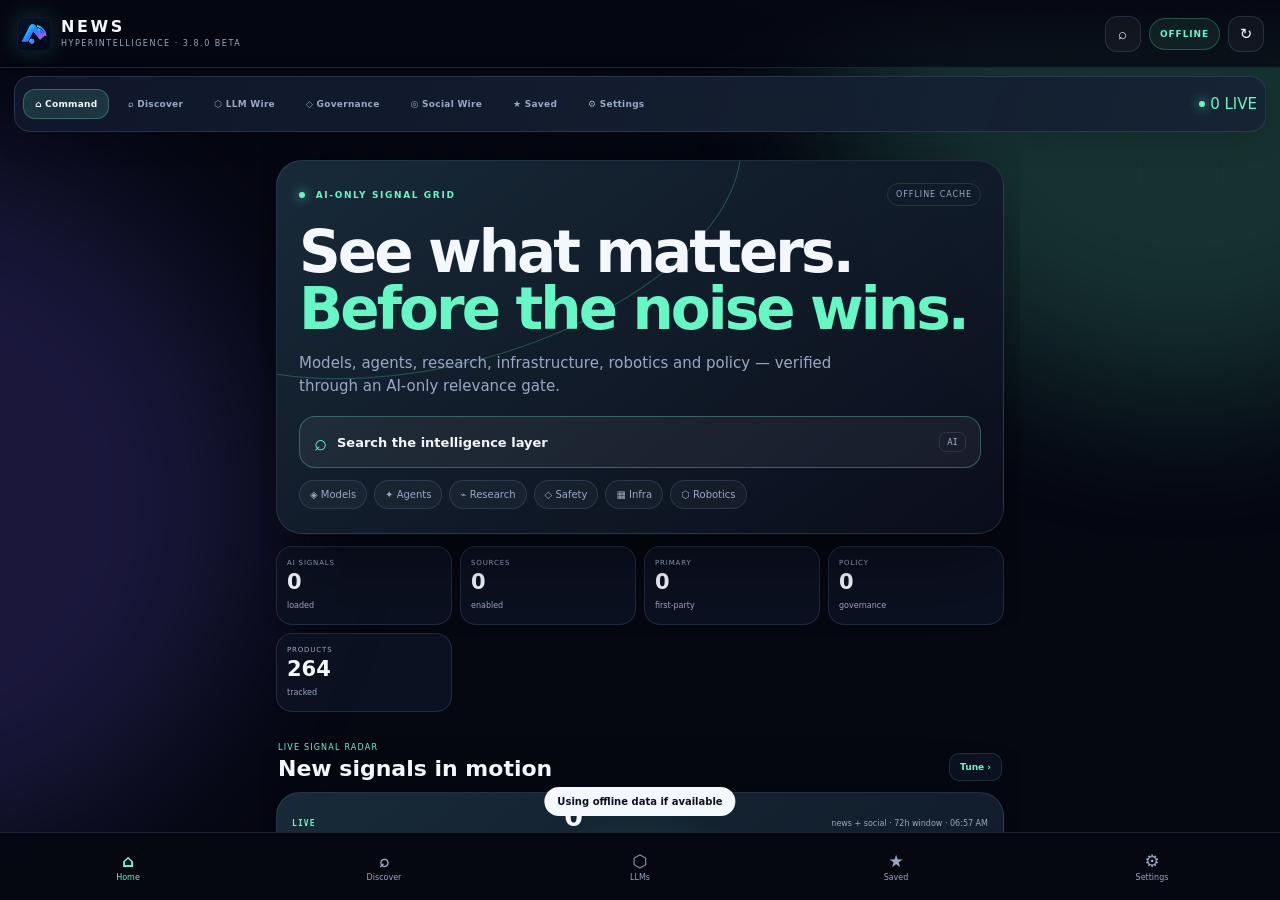
==== commit c6940629: "fix: make Android startup fullscreen-safe and non-blocking" ====
--- a/android/app/src/main/assets/index.html
+++ b/android/app/src/main/assets/index.html
@@ -4,7 +4,7 @@
   <meta charset="utf-8">
   <meta name="viewport" content="width=device-width,initial-scale=1,viewport-fit=cover,user-scalable=no">
   <meta name="theme-color" content="#050711">
-  <title>AI News 3.8.0 · UX Command Center</title>
+  <title>AI News 3.8.1 · UX Command Center</title>
   <link id="app-css" rel="stylesheet" href="app.css">
   <link id="ux-v31-css" rel="stylesheet" href="ux-v31.css">
   <link id="ux-v32-css" rel="stylesheet" href="ux-v32.css">
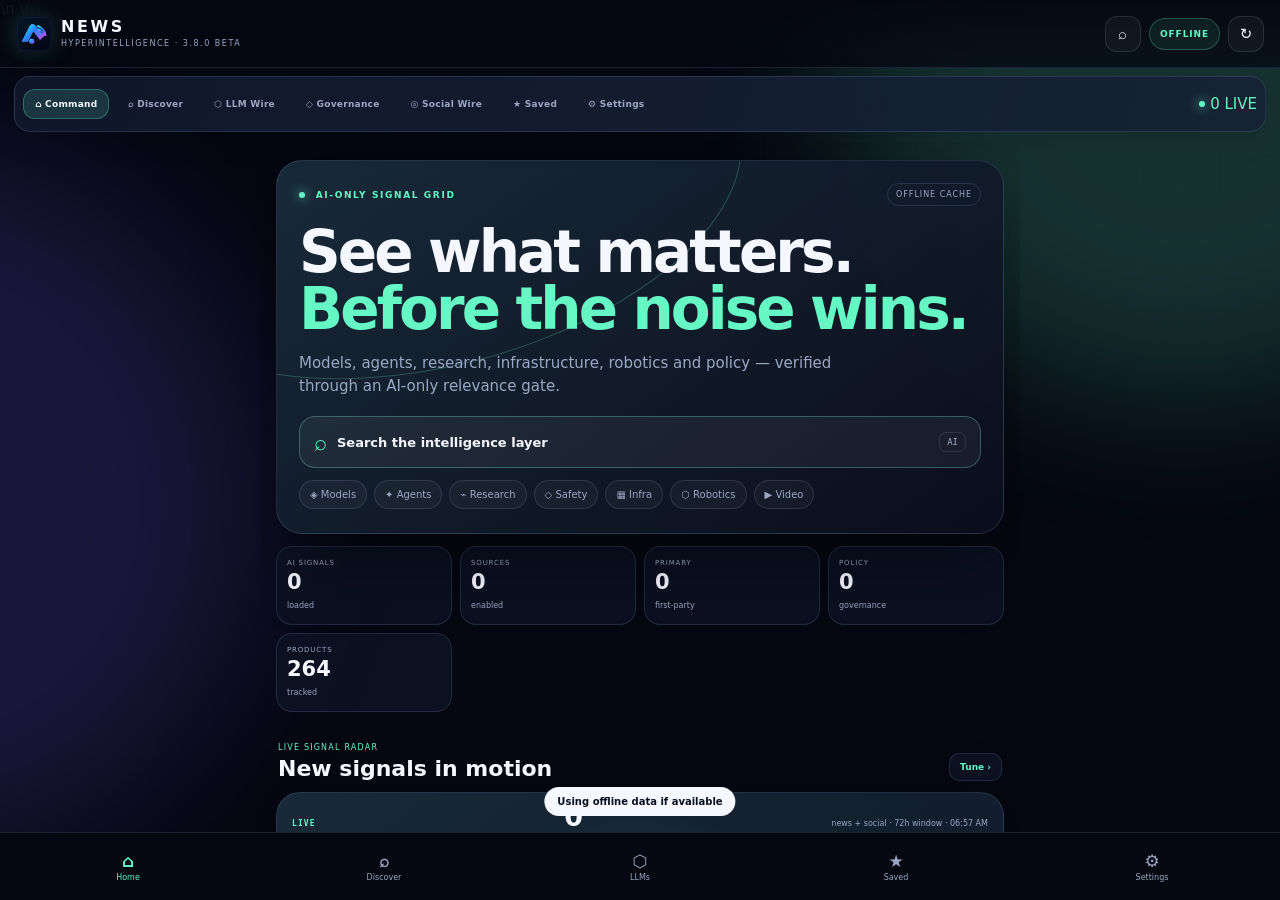
==== commit 91a5f6fb: "feat: load AI video radar in Android app" ====
--- a/android/app/src/main/assets/index.html
+++ b/android/app/src/main/assets/index.html
@@ -4,7 +4,7 @@
   <meta charset="utf-8">
   <meta name="viewport" content="width=device-width,initial-scale=1,viewport-fit=cover,user-scalable=no">
   <meta name="theme-color" content="#050711">
-  <title>AI News 3.8.1 · UX Command Center</title>
+  <title>AI News 3.9.0 · Video Radar</title>
   <link id="app-css" rel="stylesheet" href="app.css">
   <link id="ux-v31-css" rel="stylesheet" href="ux-v31.css">
   <link id="ux-v32-css" rel="stylesheet" href="ux-v32.css">
@@ -12,7 +12,7 @@
   <link id="theme-radar-css" rel="stylesheet" href="theme-radar.css">
   <link id="source-css" rel="stylesheet" href="source.css">
   <link id="media-css" rel="stylesheet" href="media.css">
-  <link id="readability-fix-css" rel="stylesheet" href="readability-fix.css">
+  <link id="readability-fix-css" rel="stylesheet" href="readability-fix.css">\n  <link id="video-news-css" rel="stylesheet" href="video-news.css">
 </head>
 <body data-theme="cyber" data-density="comfortable" data-cards="rich" data-motion="full">
   <div class="fx-grid"></div><div class="fx-orb fx-a"></div><div class="fx-orb fx-b"></div>
@@ -154,6 +154,6 @@
   <script id="ux-v31-js" src="ux-v31.js"></script>
   <script id="ux-v32-js" src="ux-v32.js"></script>
   <script id="intelligence-v3-js" src="intelligence-v3.js"></script>
-  <script id="theme-radar-js" src="theme-radar.js"></script>
+  <script id="theme-radar-js" src="theme-radar.js"></script>\n  <script id="video-news-js" src="video-news.js"></script>
 </body>
 </html>
--- a/android/app/src/main/assets/video-news.css
+++ b/android/app/src/main/assets/video-news.css
@@ -0,0 +1,13 @@
+.video-page{--video-red:#ff4b62}
+.video-control-card{padding:18px;border:1px solid var(--line,#20304a);border-radius:22px;background:linear-gradient(145deg,rgba(255,75,98,.08),rgba(20,220,255,.04));margin:0 0 18px}
+.video-control-head{display:flex;align-items:center;justify-content:space-between;gap:12px;margin-bottom:12px}.video-control-head small{display:block;letter-spacing:.13em;opacity:.65}.video-control-head strong{font-size:1.25rem}.video-control-head button,.video-custom-language button,#videoQueryClear{border:1px solid var(--line,#293b59);background:rgba(255,255,255,.04);color:inherit;border-radius:12px;padding:9px 11px}
+.video-language-grid{display:flex;flex-wrap:wrap;gap:8px}.video-lang-chip input{position:absolute;opacity:0;pointer-events:none}.video-lang-chip span{display:block;padding:8px 10px;border:1px solid var(--line,#293b59);border-radius:999px;font-size:.82rem;opacity:.78}.video-lang-chip input:checked+span{border-color:var(--video-red);background:rgba(255,75,98,.13);opacity:1}
+.video-custom-language{display:flex;gap:8px;margin-top:10px}.video-custom-language input,.video-search input{min-width:0;flex:1;border:1px solid var(--line,#293b59);background:rgba(0,0,0,.18);color:inherit;border-radius:12px;padding:11px 12px}
+.video-filter-row{display:grid;grid-template-columns:1fr 1fr;gap:10px;margin-top:14px}.video-filter-row label{display:grid;gap:5px;font-size:.75rem;opacity:.9}.video-filter-row select{width:100%;border:1px solid var(--line,#293b59);background:var(--panel,#0a1220);color:inherit;border-radius:12px;padding:10px}
+.video-search{display:flex;align-items:center;gap:8px;margin-top:10px}.video-search>span{font-size:1.3rem}.video-status{margin:10px 2px 18px;font-size:.78rem;opacity:.68}
+.video-news-list{display:grid;gap:12px}.video-story-card{padding:16px;border:1px solid var(--line,#22344f);border-radius:18px;background:rgba(255,255,255,.025)}.video-story-card h3{font-size:1rem;line-height:1.35;margin:10px 0 12px}.video-story-meta{display:flex;flex-wrap:wrap;gap:6px}.video-story-meta span{font-size:.66rem;letter-spacing:.08em;padding:4px 7px;border-radius:999px;background:rgba(255,255,255,.055);opacity:.75}
+.video-story-actions,.video-provider-actions{display:flex;flex-wrap:wrap;gap:7px}.video-story-actions button,.video-provider-actions button,.video-cached-results button,.video-card-btn{border:1px solid var(--line,#2b3e5c);background:rgba(255,255,255,.04);color:inherit;border-radius:11px;padding:8px 10px}.video-story-actions button.primary,.video-provider-actions button.primary{border-color:var(--video-red);background:rgba(255,75,98,.13)}
+.video-cached-results{display:grid;gap:7px;margin-top:10px}.video-cached-results button{text-align:left;display:grid;gap:3px}.video-cached-results small{font-size:.64rem;color:var(--video-red)}.video-cached-results strong{font-size:.86rem}.video-cached-results span{font-size:.72rem;opacity:.62}.video-no-match{font-size:.76rem;opacity:.58;margin-top:10px}
+.video-provider-grid{display:grid;grid-template-columns:repeat(2,minmax(0,1fr));gap:10px}.video-provider-card{padding:14px;border:1px solid var(--line,#22344f);border-radius:16px;background:rgba(255,255,255,.025);display:grid;gap:12px}.video-provider-card>div:first-child{display:flex;gap:10px}.video-provider-mark{display:grid;place-items:center;width:36px;height:36px;border-radius:11px;background:rgba(255,75,98,.14);color:var(--video-red);font-weight:800}.video-provider-card strong,.video-provider-card small,.video-provider-card span{display:block}.video-provider-card small{font-size:.65rem;opacity:.55}.video-provider-card strong{margin:2px 0}.video-provider-card div div span{font-size:.75rem;opacity:.65}
+.video-card-btn{border-color:rgba(255,75,98,.55)!important;color:#ff7082!important}
+@media(max-width:620px){.video-provider-grid{grid-template-columns:1fr}.video-filter-row{grid-template-columns:1fr}.video-control-card{padding:14px}}
